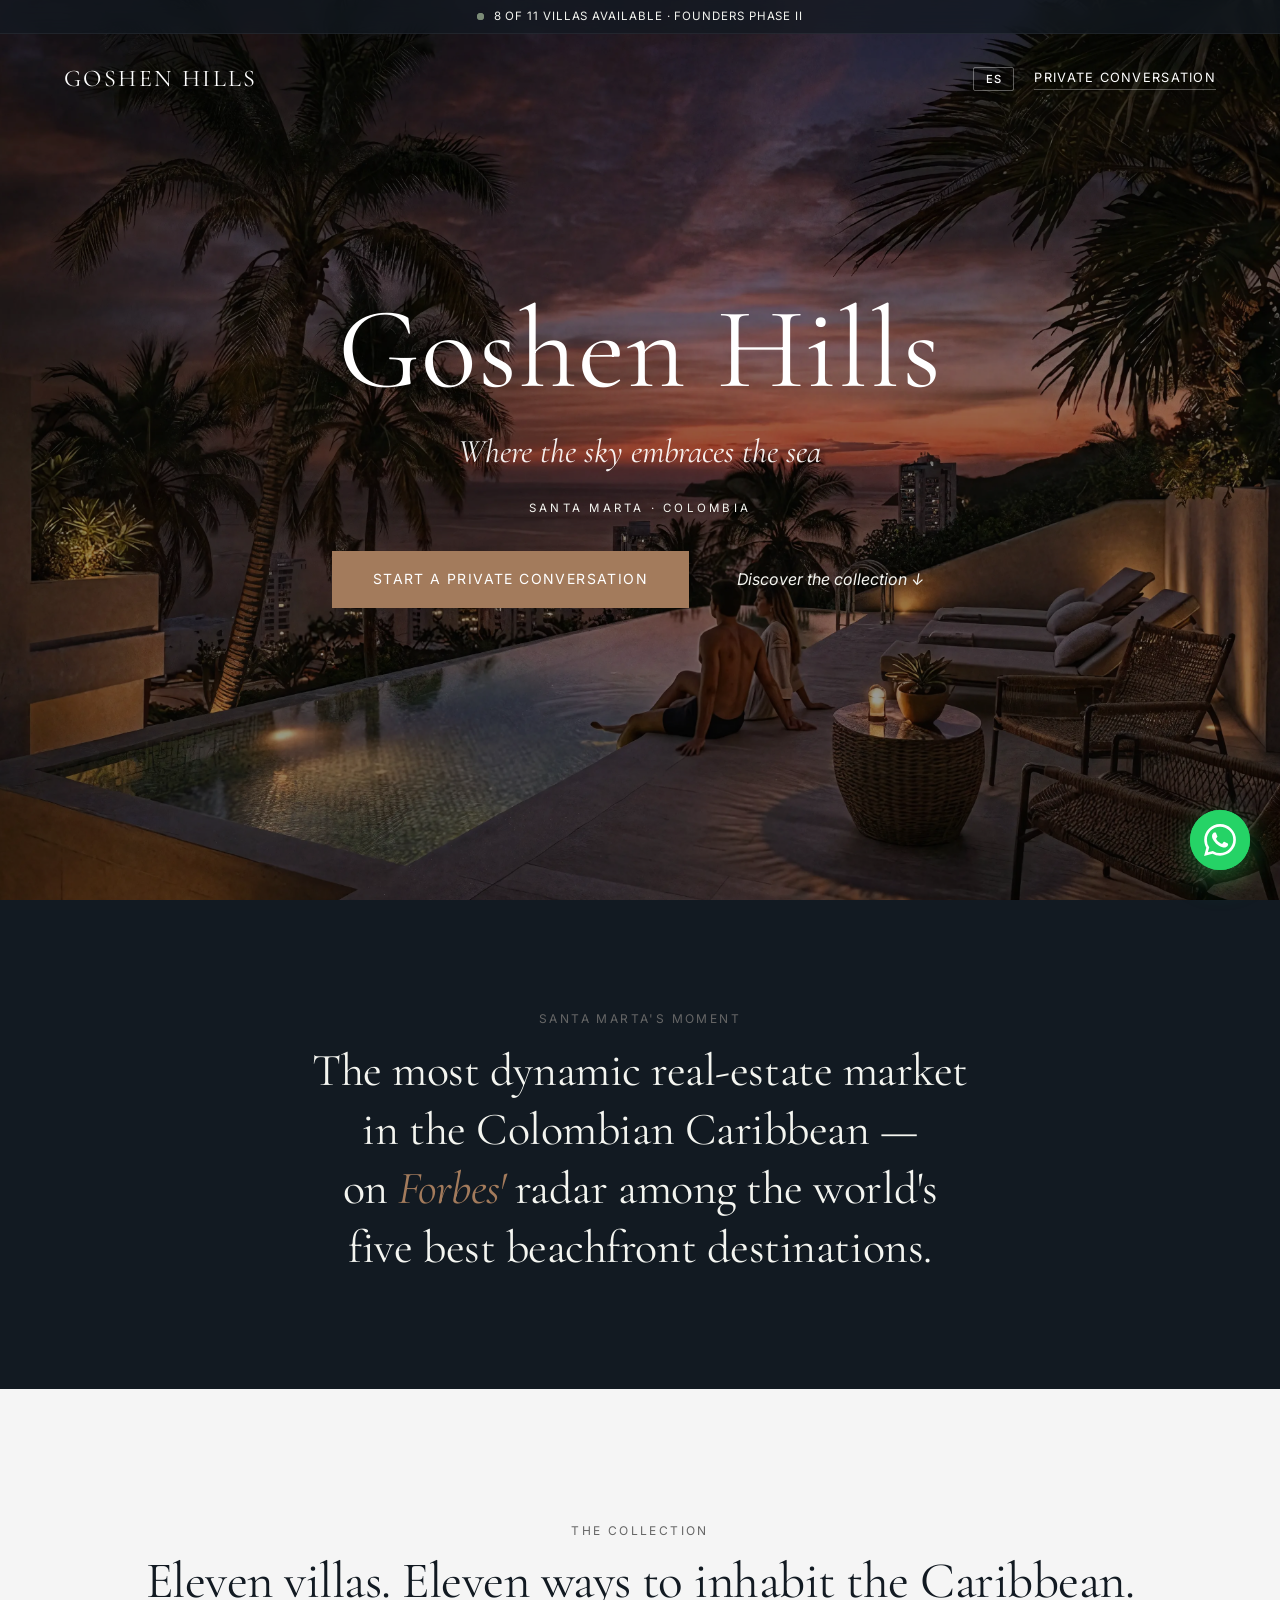
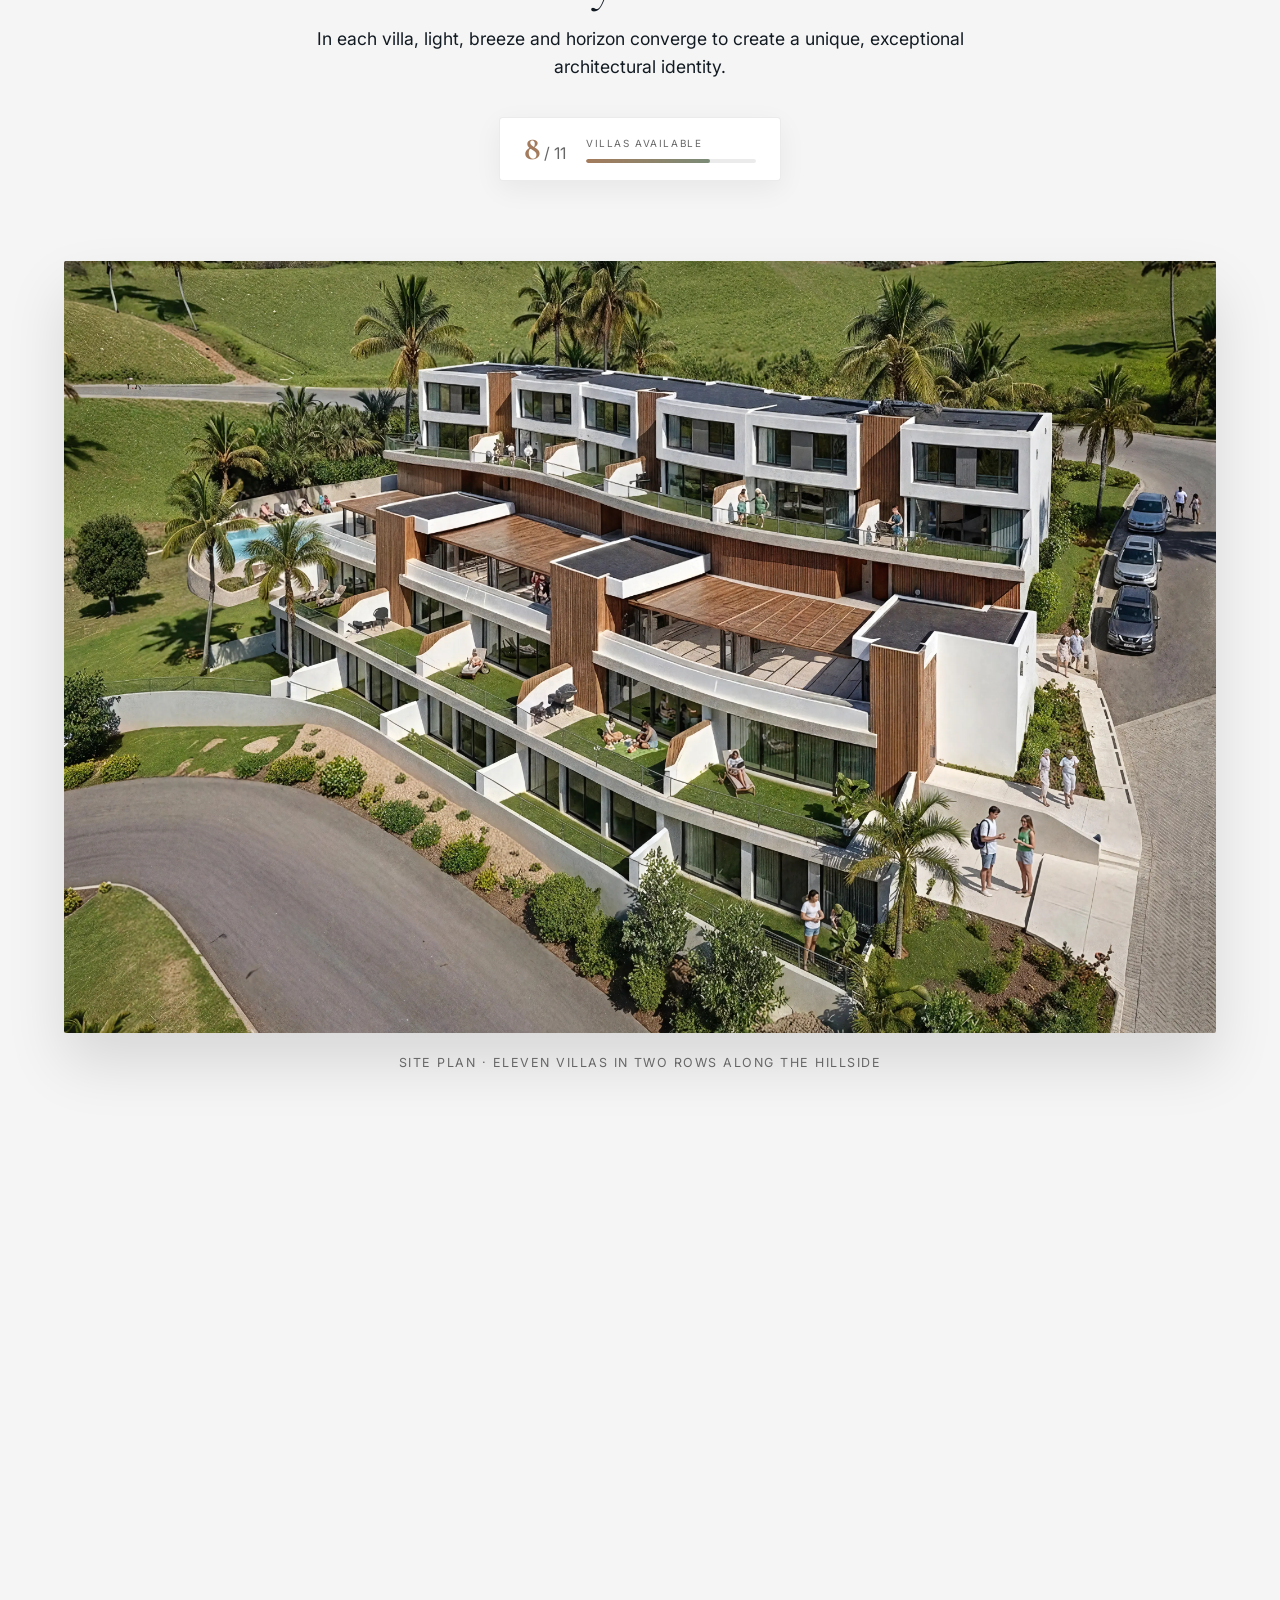
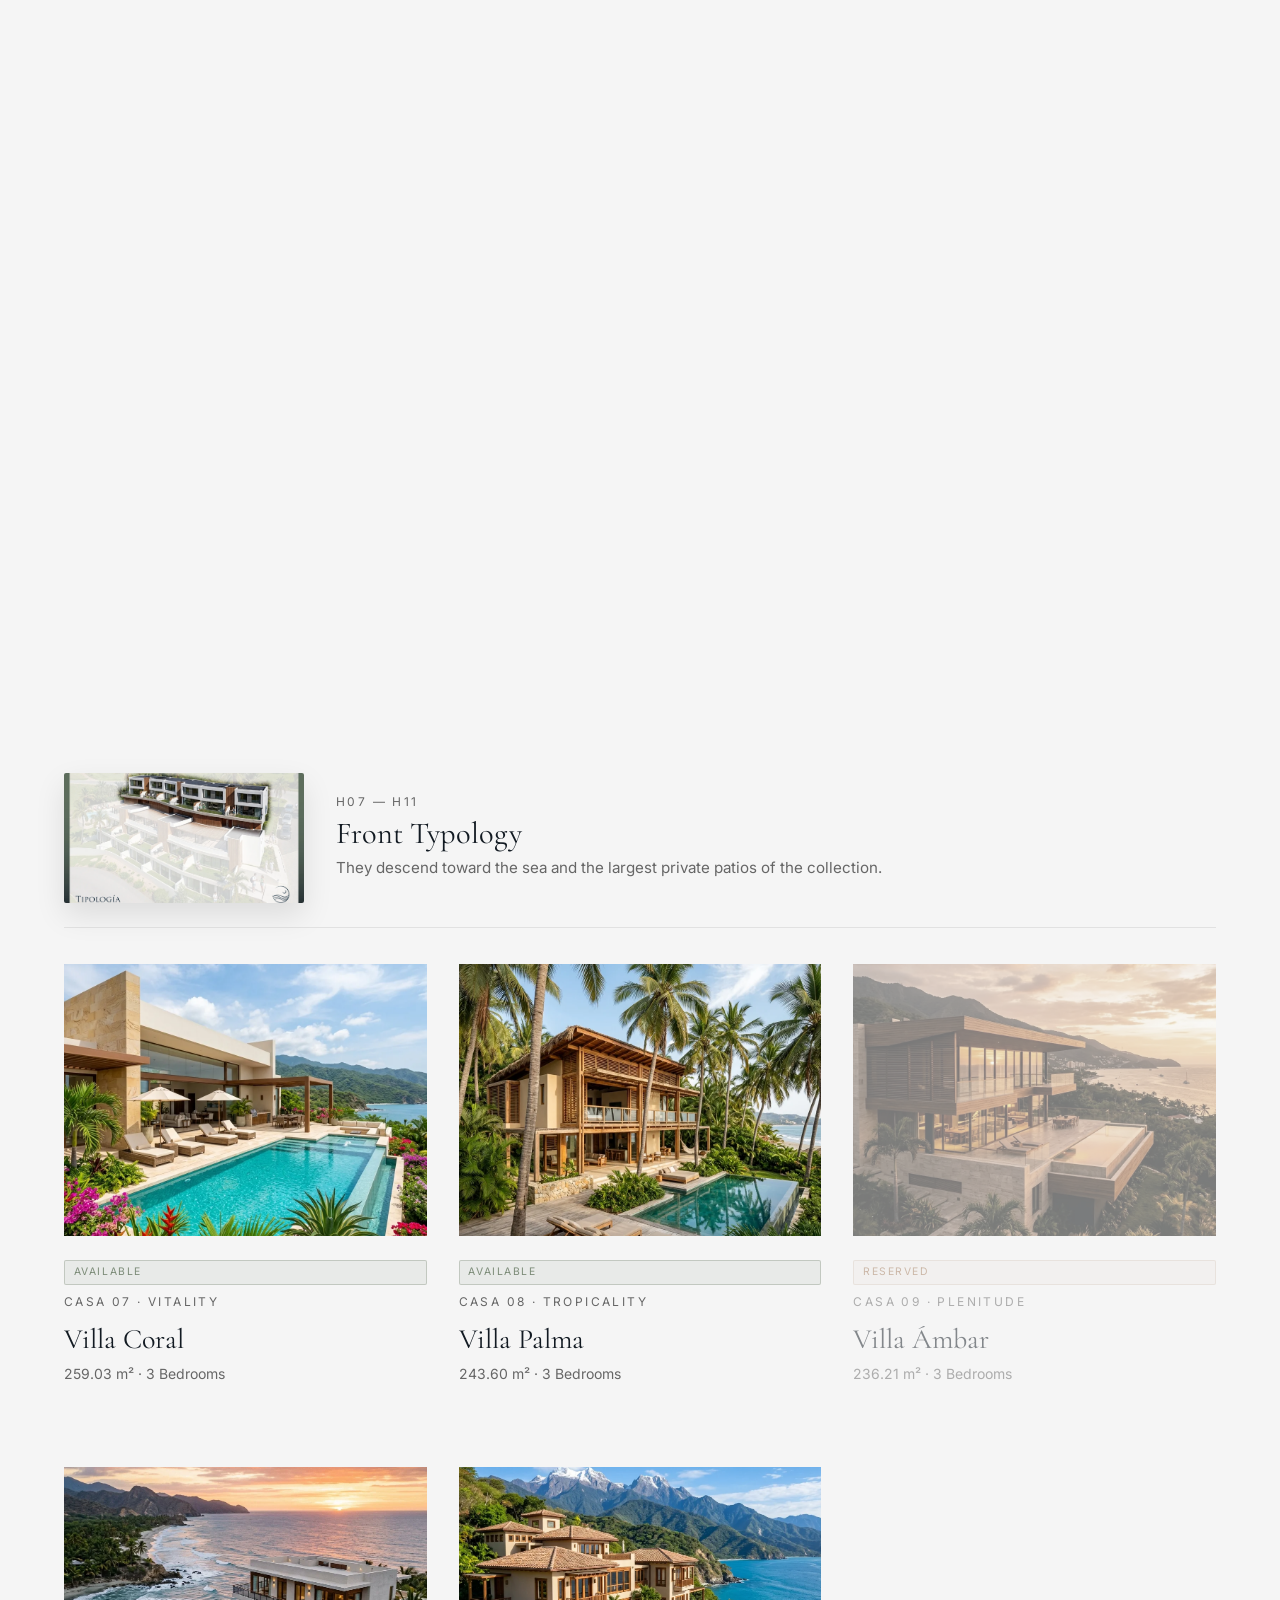
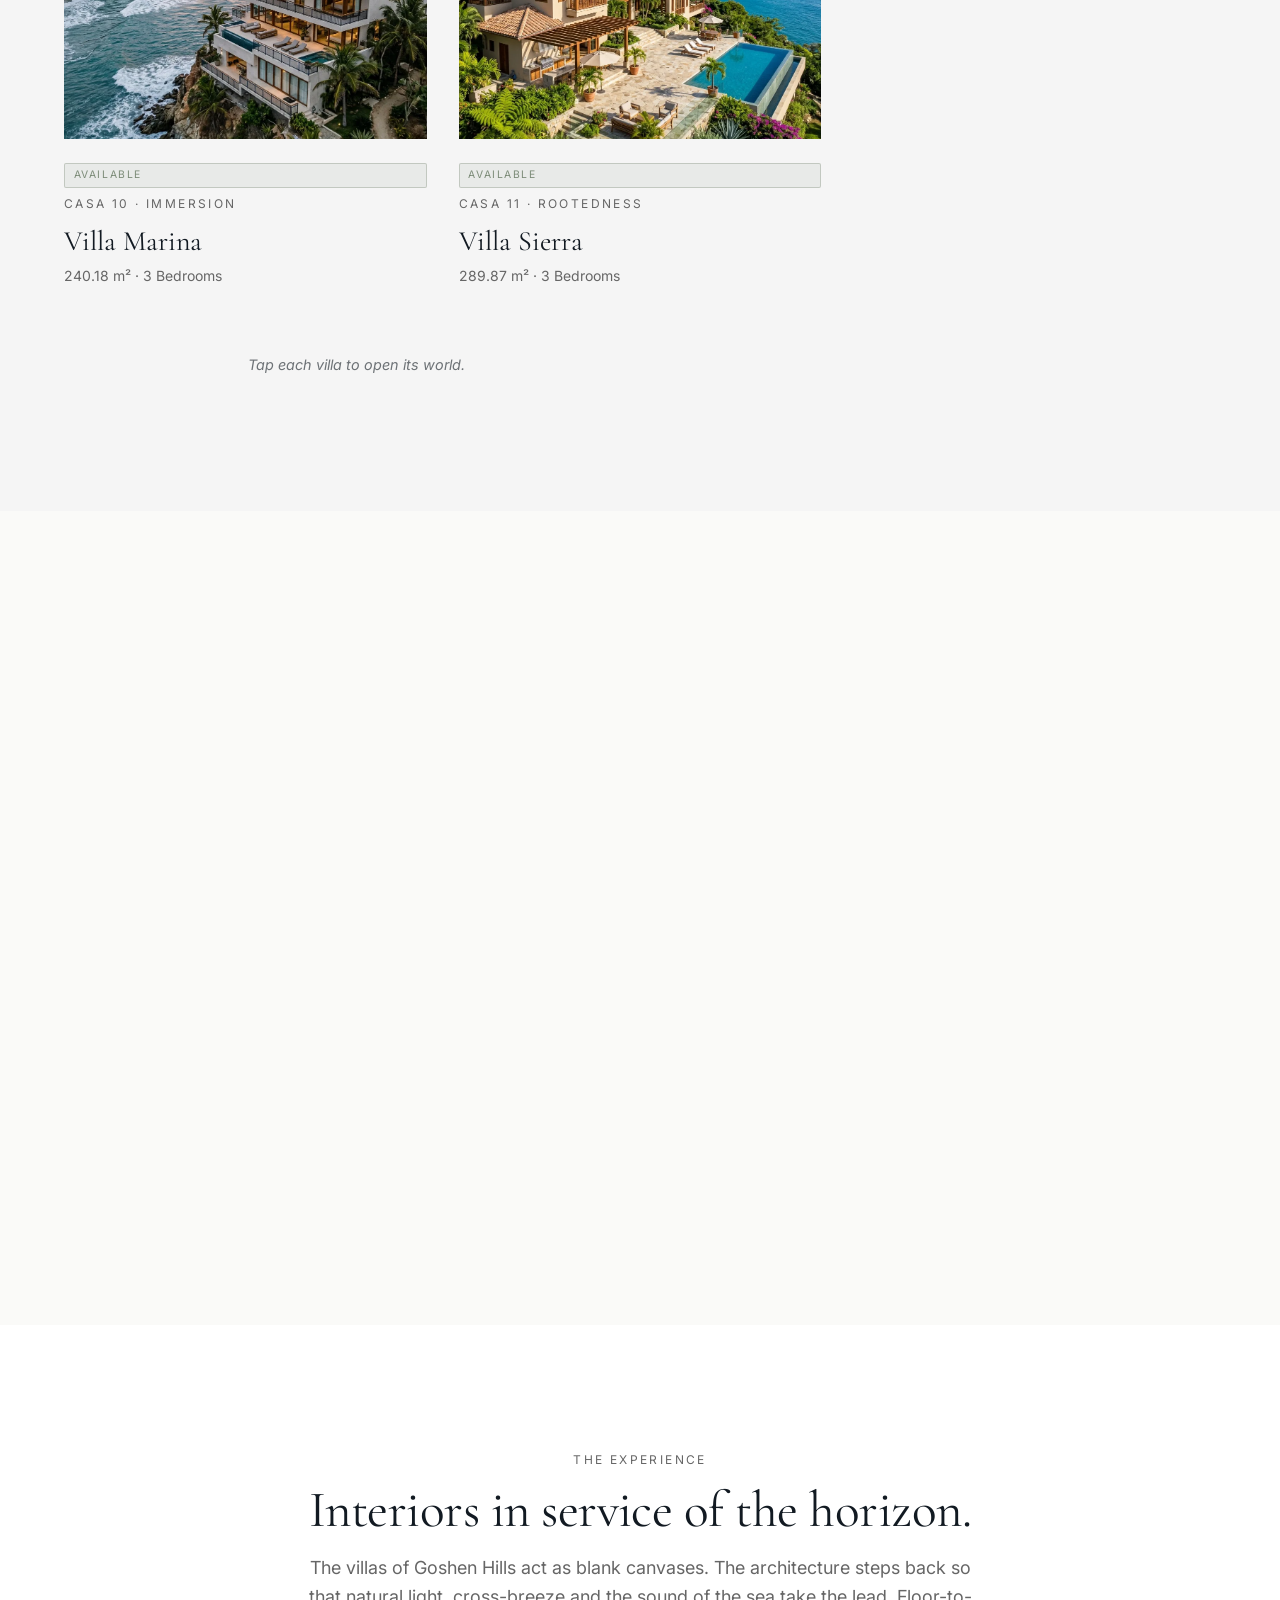
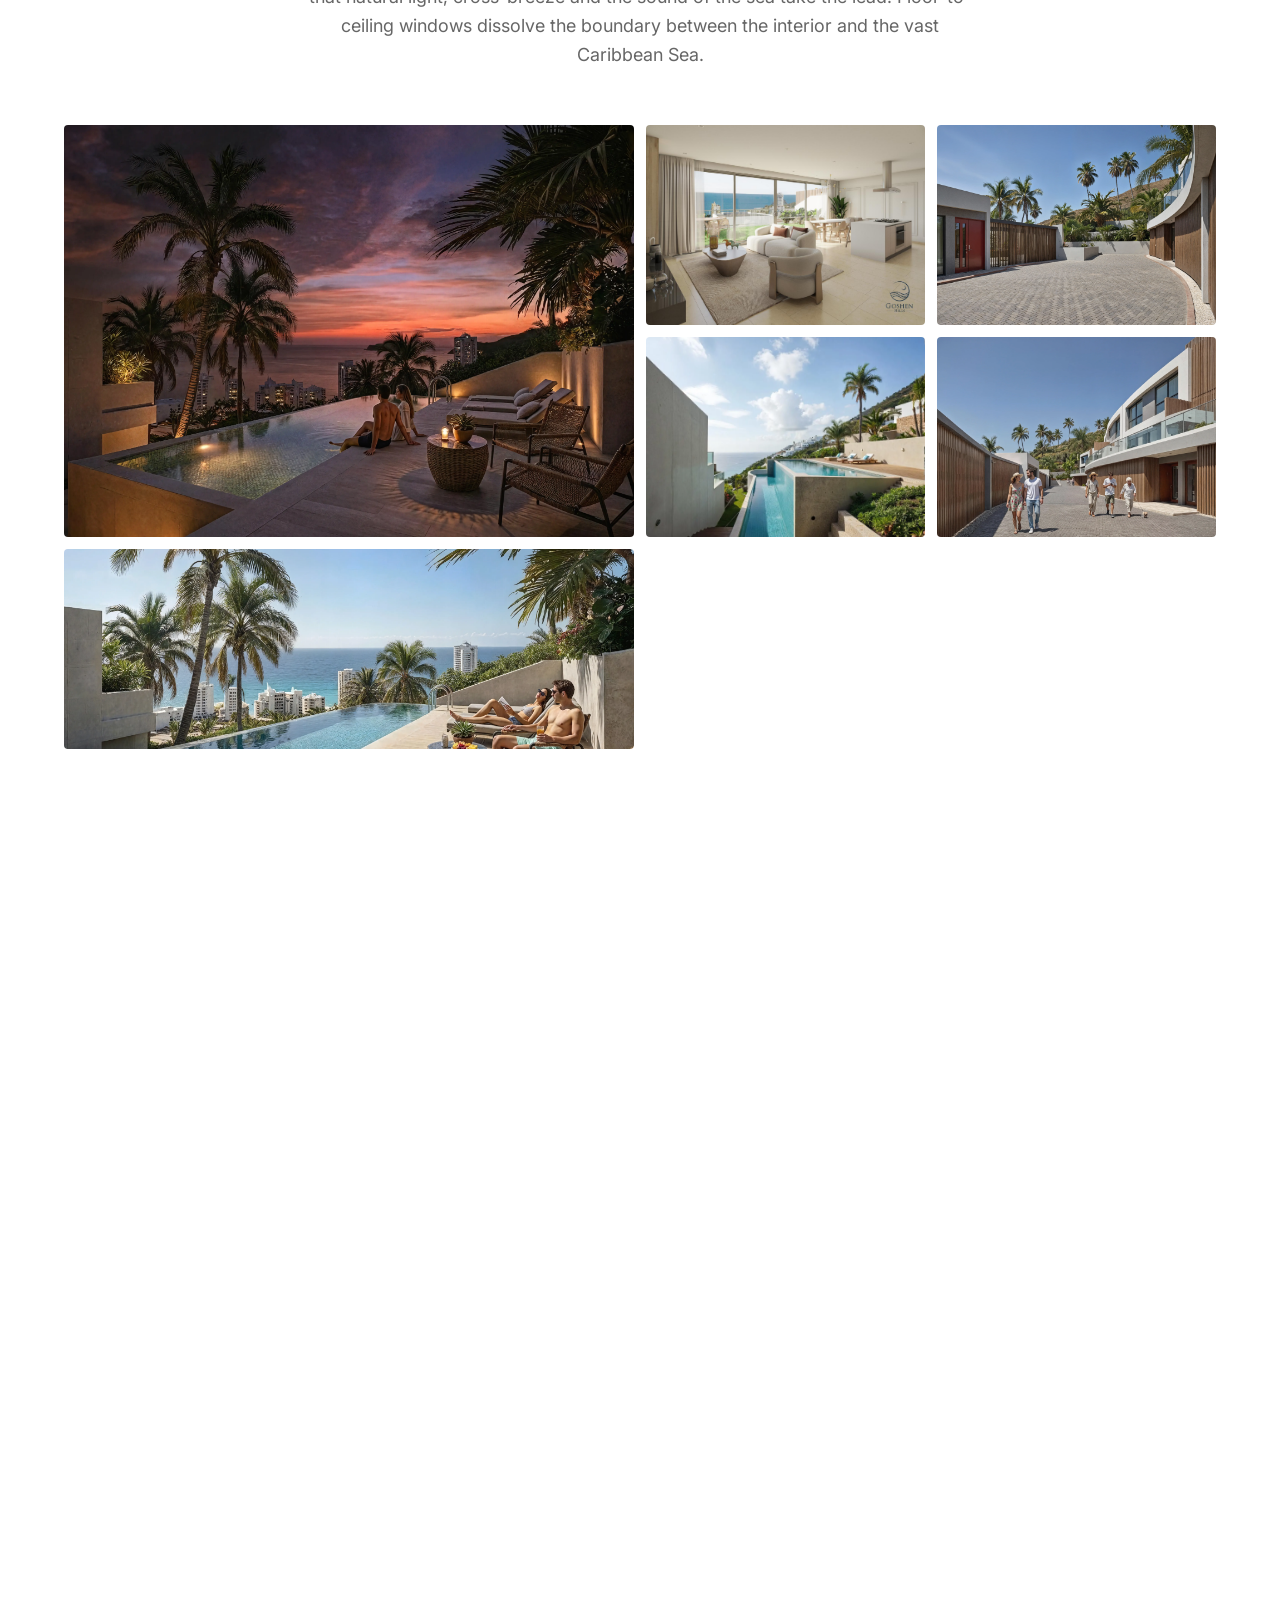
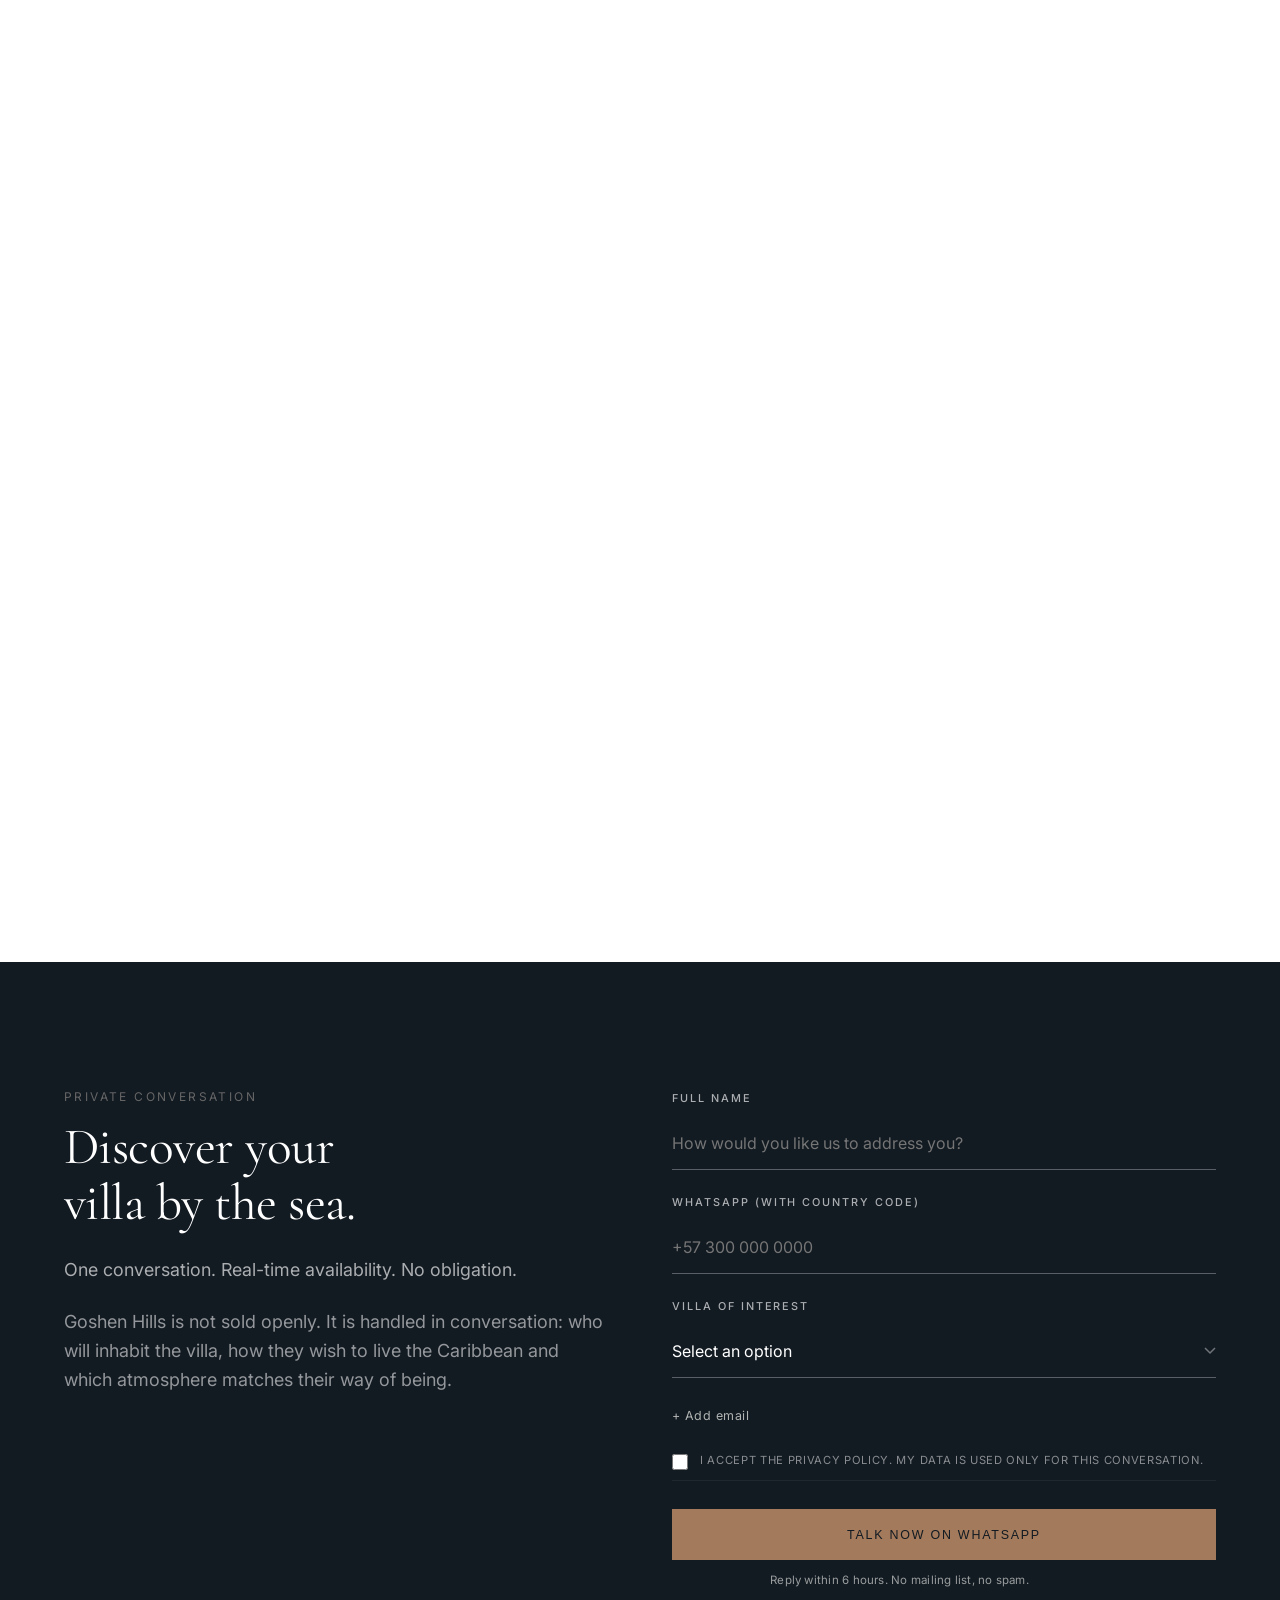
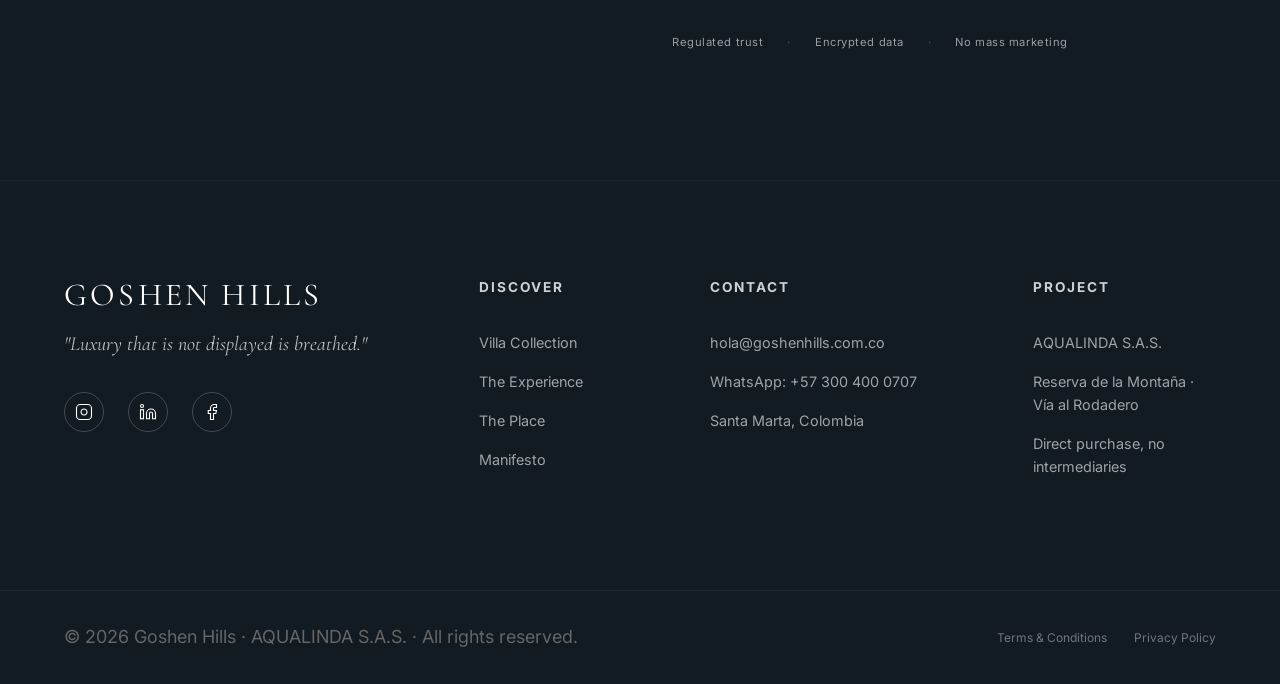
==== index.html @ d10e479f "P0+P1: dropdown 11 villas, sin arquitecto visible, stats en El Lugar, FAQ, escasez, Piezas Singulare" ====
<!DOCTYPE html>
<html lang="es-CO">

<head>
  <meta charset="UTF-8">
  <meta name="viewport" content="width=device-width, initial-scale=1.0">
  <meta name="robots" content="index, follow, max-image-preview:large, max-snippet:-1">
  <link rel="canonical" href="https://goshenhills.com.co/">
  <title>Goshen Hills · Villas de lujo en Vía al Rodadero, Santa Marta</title>
  <meta name="description" content="Once villas privadas en la Reserva de la Montaña, Vía al Rodadero, Santa Marta. Tres alcobas, piscina privada, vista al Caribe. Compra directa sin intermediarios. Conversación privada disponible.">
  
  <!-- Open Graph / Facebook -->
  <meta property="og:type" content="website">
  <meta property="og:url" content="https://goshenhills.com.co/">
  <meta property="og:title" content="Goshen Hills · Donde el cielo abraza el mar">
  <meta property="og:description" content="Once villas privadas en Vía al Rodadero, Santa Marta. Conversación privada disponible.">
  <meta property="og:site_name" content="Goshen Hills">
  <meta property="og:image" content="https://goshenhills.com.co/assets/images/og-image.jpg">
  <meta property="og:image:width" content="1200">
  <meta property="og:image:height" content="630">
  <meta property="og:image:type" content="image/jpeg">
  <meta property="og:image:alt" content="Goshen Hills — once villas de lujo frente al mar Caribe en Vía al Rodadero, Santa Marta.">
  <meta property="og:locale" content="es_CO">

  <!-- Twitter -->
  <meta property="twitter:card" content="summary_large_image">
  <meta property="twitter:title" content="Goshen Hills · Donde el cielo abraza el mar">
  <meta property="twitter:description" content="Once villas privadas en el Caribe colombiano. Vía al Rodadero, Santa Marta.">
  <meta property="twitter:image" content="https://goshenhills.com.co/assets/images/og-image.jpg">
  <meta property="twitter:image:alt" content="Goshen Hills — villas de lujo frente al Caribe, Santa Marta.">

  <!-- Theming + Geo (GEO/local SEO) -->
  <meta name="theme-color" content="#0B1422">
  <meta name="author" content="AQUALINDA S.A.S. · Raúl Caballería">
  <meta name="geo.region" content="CO-MAG">
  <meta name="geo.placename" content="Santa Marta">
  <meta name="geo.position" content="11.2049594;-74.2225819">
  <meta name="ICBM" content="11.2049594, -74.2225819">

  <link rel="icon" href="./assets/images/logo/logo-favicon.svg" type="image/svg+xml">

  <link rel="preconnect" href="https://fonts.googleapis.com">
  <link rel="preconnect" href="https://fonts.gstatic.com" crossorigin>
  <link
    href="https://fonts.googleapis.com/css2?family=Cormorant+Garamond:ital,wght@0,400;0,500;1,400&family=Inter:wght@300;400;500&display=swap"
    rel="stylesheet">

  <link rel="preload" as="image" href="./assets/images/pool-night.webp" fetchpriority="high">
  <link rel="stylesheet" href="./style.css?v=20260603g">

  <!-- Google Analytics 4 — reemplazar G-XXXXXXXXXX con el Measurement ID real -->
  <script async src="https://www.googletagmanager.com/gtag/js?id=G-XXXXXXXXXX"></script>
  <script>
    window.dataLayer = window.dataLayer || [];
    function gtag(){dataLayer.push(arguments);}
    gtag('js', new Date());
    gtag('config', 'G-XXXXXXXXXX', { page_path: window.location.pathname });
  </script>

  <!-- AEO & SEO Schema.org JSON-LD -->
  <script type="application/ld+json">
  {
    "@context": "https://schema.org",
    "@graph": [
      {
        "@type": "LocalBusiness",
        "name": "Goshen Hills — Colección Privada de Villas",
        "description": "Colección privada de once villas de lujo en la Reserva de la Montaña, Vía al Rodadero, Santa Marta.",
        "url": "https://goshenhills.com.co",
        "telephone": "+573004000707",
        "email": "hola@goshenhills.com.co",
        "priceRange": "$$$$$",
        "image": "https://goshenhills.com.co/assets/images/og-image.jpg",
        "address": {
          "@type": "PostalAddress",
          "streetAddress": "Vía al Rodadero, Reserva de la Montaña",
          "addressLocality": "Santa Marta",
          "addressRegion": "Magdalena",
          "addressCountry": "CO"
        },
        "geo": {
          "@type": "GeoCoordinates",
          "latitude": "11.2049594",
          "longitude": "-74.2225819"
        },
        "sameAs": [
          "https://www.instagram.com/goshenhills",
          "https://www.linkedin.com/company/goshenhills"
        ]
      },
      {
        "@type": "Residence",
        "name": "Goshen Hills",
        "description": "Colección privada de once villas de lujo en la Reserva de la Montaña, Santa Marta.",
        "url": "https://goshenhills.com.co",
        "image": "https://goshenhills.com.co/assets/images/og-image.jpg",
        "telephone": "+573004000707",
        "email": "hola@goshenhills.com.co",
        "numberOfRooms": "3",
        "amenityFeature": [
          { "@type": "LocationFeatureSpecification", "name": "Private pool", "value": true },
          { "@type": "LocationFeatureSpecification", "name": "Private terrace/patio", "value": true },
          { "@type": "LocationFeatureSpecification", "name": "Private garden", "value": true },
          { "@type": "LocationFeatureSpecification", "name": "Open kitchen", "value": true },
          { "@type": "LocationFeatureSpecification", "name": "3 en-suite bedrooms", "value": true },
          { "@type": "LocationFeatureSpecification", "name": "Caribbean sea view", "value": true },
          { "@type": "LocationFeatureSpecification", "name": "Natural cross-ventilation", "value": true }
        ],
        "floorSize": {
          "@type": "QuantitativeValue",
          "minValue": 211,
          "maxValue": 290,
          "unitCode": "MTK"
        },
        "address": {
          "@type": "PostalAddress",
          "streetAddress": "Vía al Rodadero, Reserva de la Montaña",
          "addressLocality": "Santa Marta",
          "addressRegion": "Magdalena",
          "addressCountry": "CO"
        },
        "geo": {
          "@type": "GeoCoordinates",
          "latitude": "11.2049594",
          "longitude": "-74.2225819"
        }
      },
      {
        "@type": "FAQPage",
        "mainEntity": [
          { "@type": "Question", "name": "¿Por qué Santa Marta es el nuevo destino de lujo del Caribe colombiano?", "acceptedAnswer": { "@type": "Answer", "text": "Santa Marta es la ciudad más antigua de Colombia y hoy el destino de mayor crecimiento del Caribe: Forbes reportó un alza del 22,7% en visitantes internacionales. Combina mar Caribe, la Sierra Nevada y el Parque Tayrona en un mismo entorno, lo que la convierte en el destino de mayor proyección del Caribe colombiano." } },
          { "@type": "Question", "name": "¿Conviene adquirir una propiedad en Santa Marta hoy?", "acceptedAnswer": { "@type": "Answer", "text": "Quienes reconocen una ciudad antes de su consolidación toman una posición privilegiada. Santa Marta vive un momento de descubrimiento global, con creciente demanda nacional e internacional y una oferta de villas privadas todavía limitada." } },
          { "@type": "Question", "name": "¿Dónde comprar una villa de lujo en Santa Marta?", "acceptedAnswer": { "@type": "Answer", "text": "Vía al Rodadero, en la Reserva de la Montaña, es una de las zonas más valoradas: ladera elevada con vista al Caribe, a diez minutos del Rodadero y veinte del aeropuerto. Goshen Hills es una colección privada de once villas en este sector." } },
          { "@type": "Question", "name": "¿Qué hace especial a la zona de Vía al Rodadero?", "acceptedAnswer": { "@type": "Answer", "text": "Es una ladera sobre el mar en el flanco de la Sierra Nevada: brisa de montaña y horizonte caribeño a la vez, fuera del ruido urbano pero a minutos de los servicios del Rodadero y del Aeropuerto Internacional Simón Bolívar." } },
          { "@type": "Question", "name": "¿Qué tan cerca está Goshen Hills del aeropuerto y del Parque Tayrona?", "acceptedAnswer": { "@type": "Answer", "text": "A 10 minutos del Rodadero, 20 del Aeropuerto Internacional Simón Bolívar y 40 del Parque Nacional Natural Tayrona." } },
          { "@type": "Question", "name": "¿Cómo son las villas de Goshen Hills?", "acceptedAnswer": { "@type": "Answer", "text": "Once villas privadas de tres alcobas en suite, entre 211 y 290 m², con piscina, terraza o patio privado, cocina abierta y vista al mar Caribe. Seis villas posteriores ascienden por la ladera y cinco frontales descienden hacia los patios más amplios de la colección." } },
          { "@type": "Question", "name": "¿Cómo solicitar información o conocer la disponibilidad de Goshen Hills?", "acceptedAnswer": { "@type": "Answer", "text": "La información se gestiona en una conversación privada por WhatsApp (+57 300 400 0707) o por correo a hola@goshenhills.com.co. Se entrega la disponibilidad real del momento y la villa que mejor corresponde a cada perfil familiar." } }
        ]
      }
    ]
  }
  </script>
</head>

<body class="smooth-scroll">

  <!-- Indicador de progreso de lectura -->
  <div id="scroll-progress" aria-hidden="true"></div>

  <!-- Barra de escasez legítima (Fase Founders) -->
  <div class="scarcity-bar" id="scarcity-bar" role="status" aria-live="polite">
    <span class="scarcity-dot" aria-hidden="true"></span>
    <span class="scarcity-text" id="scarcity-text">8 de 11 villas disponibles · Fase Founders II</span>
  </div>

  <!-- 1. NAVBAR MINIMALISTA -->
  <header class="navbar">
    <div class="container nav-container">
      <a href="#" class="logo" aria-label="Goshen Hills">GOSHEN HILLS</a>
      <div class="nav-actions">
        <button id="lang-toggle" class="lang-toggle" type="button" aria-label="Switch to English">EN</button>
        <a href="#contacto" class="btn-nav" data-i18n="nav_cta">Conversación Privada</a>
      </div>
    </div>
  </header>

  <main>
    <!-- 2. HERO SECTION -->
    <section class="hero" id="hero">
      <div class="hero-bg" style="background-image: url('./assets/images/pool-night.webp');"></div>
      <div class="hero-content">
        <h1 class="hero-brand reveal" data-i18n="hero_brand">Goshen Hills</h1>
        <p class="hero-tagline-it reveal delay-1" data-i18n="hero_title">Donde el cielo abraza el mar</p>
        <span class="eyebrow reveal delay-2 hero-loc" data-i18n="hero_location">SANTA MARTA · COLOMBIA</span>
        <div class="hero-actions reveal delay-3">
          <a href="https://wa.me/573004000707?text=Hola%2C%20me%20interesa%20conocer%20Goshen%20Hills." target="_blank" rel="noopener noreferrer" class="btn-primary cta-whatsapp" data-cta="hero" data-i18n="hero_cta1">Iniciar conversación privada</a>
          <a href="#coleccion" class="btn-secondary font-italic" data-i18n="hero_cta2">Conocer la colección ↓</a>
        </div>
      </div>
    </section>

    <!-- 3. CREDIBILIDAD / MOMENTUM DEL MERCADO -->
    <section class="credibility bg-dark text-white" id="mercado">
      <div class="container text-center credibility-inner reveal">
        <span class="eyebrow text-cedar" data-i18n="cred_eyebrow">EL MOMENTO DE SANTA MARTA</span>
        <h2 class="credibility-headline" data-i18n-html="cred_headline">El mercado inmobiliario más dinámico del Caribe colombiano — en el radar de <em class="text-cedar font-italic">Forbes</em> entre los cinco mejores destinos del mundo frente al mar.</h2>
      </div>
    </section>

    <!-- 6. COLECCIÓN DE VILLAS -->
    <section class="coleccion bg-light" id="coleccion">
      <div class="container">
        <div class="coleccion-header reveal text-center">
          <span class="eyebrow text-cedar" data-i18n="col_eyebrow">LA COLECCIÓN</span>
          <h2 class="coleccion-title" data-i18n="col_title">Once villas. Once formas de habitar el Caribe.</h2>
          <p class="mt-2 text-midnight" style="font-size: 1.1rem;" data-i18n="col_sub">En cada villa, la luz, la brisa y el horizonte convergen para crear una identidad arquitectónica única y excepcional.</p>
          <div class="availability-bar reveal" id="availability-bar" aria-live="polite"><!-- poblado por app.js --></div>
        </div>

        <!-- Plano de implantación -->
        <figure class="masterplan reveal">
          <img src="./assets/images/axonometry.webp" width="4096" height="2744" alt="Plano de implantación de las 11 villas de Goshen Hills sobre la ladera, Reserva de la Montaña, Santa Marta" loading="lazy">
          <figcaption class="masterplan-cap" data-i18n="col_masterplan_cap">Plano de implantación · once villas en dos hileras sobre la ladera</figcaption>
        </figure>

        <!-- Grupo: Tipología Posterior (Casas 01–06) -->
        <div class="villa-group reveal">
          <div class="villa-group-head">
            <img class="villa-group-img" src="./assets/images/typology-rear.webp" alt="Tipología posterior — Casas 01 a 06, Goshen Hills" loading="lazy">
            <div class="villa-group-text">
              <span class="eyebrow text-cedar">H01 — H06</span>
              <h3 data-i18n="group_posterior_title">Tipología Posterior</h3>
              <p data-i18n="group_posterior_sub">Ascienden por la ladera hacia la luz y el cielo. Terrazas orientadas al horizonte.</p>
            </div>
          </div>
          <div class="villas-grid" id="grid-posterior"><!-- app.js --></div>
        </div>

        <!-- Grupo: Tipología Frontal (Casas 07–11) -->
        <div class="villa-group reveal">
          <div class="villa-group-head">
            <img class="villa-group-img" src="./assets/images/typology-front.webp" alt="Tipología frontal — Casas 07 a 11, Goshen Hills" loading="lazy">
            <div class="villa-group-text">
              <span class="eyebrow text-cedar">H07 — H11</span>
              <h3 data-i18n="group_frontal_title">Tipología Frontal</h3>
              <p data-i18n="group_frontal_sub">Descienden hacia el mar y los patios privados más amplios de la colección.</p>
            </div>
          </div>
          <div class="villas-grid" id="grid-frontal"><!-- app.js --></div>
        </div>

        <p class="text-center text-midnight-60 font-italic mt-4" style="font-size:0.9rem;" data-i18n="col_hint">Toque cada villa para abrir su mundo.</p>
      </div>
    </section>

    <!-- PIEZAS SINGULARES -->
    <section class="piezas" id="piezas">
      <div class="container">
        <div class="piezas-header text-center reveal">
          <span class="eyebrow text-cedar" data-i18n="pieza_eyebrow">PIEZAS SINGULARES</span>
          <h2 data-i18n="pieza_title">Tres villas con huella sensorial irrepetible.</h2>
        </div>
        <div class="piezas-grid reveal">
          <article class="pieza-card" data-villa="luna" role="button" tabindex="0" aria-label="Conocer Villa Luna">
            <div class="pieza-img-wrap"><img src="./assets/images/pool-night.webp" alt="Villa Luna — Contemplación, la villa que dio origen al logo de Goshen Hills, Santa Marta" loading="lazy"></div>
            <h3 class="pieza-name">Villa Luna</h3>
            <p class="pieza-desc" data-i18n="pieza_luna">Contemplación. La villa que dio origen al logo de Goshen Hills.</p>
            <span class="pieza-cta" data-i18n="pieza_cta_luna">Conocer Villa Luna →</span>
          </article>
          <article class="pieza-card" data-villa="aurora" role="button" tabindex="0" aria-label="Conocer Villa Aurora">
            <div class="pieza-img-wrap"><img src="./assets/images/salaInteriorVista.jpg" alt="Villa Aurora — Renacimiento, donde el amanecer caribeño se vive desde el sofá, Goshen Hills" loading="lazy"></div>
            <h3 class="pieza-name">Villa Aurora</h3>
            <p class="pieza-desc" data-i18n="pieza_aurora">Renacimiento. La única villa donde el amanecer se vive desde el sofá.</p>
            <span class="pieza-cta" data-i18n="pieza_cta_aurora">Conocer Villa Aurora →</span>
          </article>
          <article class="pieza-card" data-villa="ambar" role="button" tabindex="0" aria-label="Conocer Villa Ámbar">
            <div class="pieza-img-wrap"><img src="./assets/images/pool-day.webp" alt="Villa Ámbar — Plenitud, la mejor Golden Hour vespertina de la colección, Goshen Hills" loading="lazy"></div>
            <h3 class="pieza-name">Villa Ámbar</h3>
            <p class="pieza-desc" data-i18n="pieza_ambar">Plenitud. La mejor Golden Hour vespertina de la colección.</p>
            <span class="pieza-cta" data-i18n="pieza_cta_ambar">Conocer Villa Ámbar →</span>
          </article>
        </div>
      </div>
    </section>

    <!-- 5. LA EXPERIENCIA (interiorismo + lifestyle, unificado) -->
    <section class="experiencia bg-light" id="experiencia">
      <div class="container">
        <div class="experiencia-header text-center reveal">
          <span class="eyebrow text-cedar" data-i18n="exp_eyebrow">LA EXPERIENCIA</span>
          <h2 data-i18n="exp_title">Interiorismo al servicio del horizonte.</h2>
          <p style="margin: 1rem auto 0;" data-i18n="exp_p1">Las villas de Goshen Hills operan como lienzos en blanco. La arquitectura desaparece para que la luz natural, la brisa cruzada y el sonido del mar asuman el protagonismo — ventanales de piso a techo que diluyen la frontera entre el interior y el vasto mar Caribe.</p>
        </div>

        <div class="lifestyle-grid reveal" id="experience-gallery">
          <button type="button" class="ls-item ls-item--lg" data-lb="0" data-cap="La piscina de borde infinito al caer la tarde." data-cap-en="The infinity-edge pool as evening falls." aria-label="Ampliar: piscina de borde infinito al atardecer">
            <img src="./assets/images/pool-night.webp" alt="Piscina de borde infinito al atardecer en una villa de Goshen Hills, Santa Marta, Caribe" loading="eager"><span class="ls-zoom" aria-hidden="true">⤢</span>
          </button>
          <button type="button" class="ls-item" data-lb="1" data-cap="Espacios interiores que se diluyen en el horizonte del Caribe." data-cap-en="Interior spaces that dissolve into the Caribbean horizon." aria-label="Ampliar: sala interior con vista al Caribe">
            <img src="./assets/images/salaInteriorVista.jpg" alt="Sala con ventanales de piso a techo y vista al mar Caribe en una villa de Goshen Hills, Santa Marta" loading="lazy"><span class="ls-zoom" aria-hidden="true">⤢</span>
          </button>
          <button type="button" class="ls-item" data-lb="2" data-cap="Arquitectura que desaparece para que el paisaje hable." data-cap-en="Architecture that recedes so the landscape can speak." aria-label="Ampliar: acceso en madera y piedra de Goshen Hills">
            <img src="./assets/images/access-01.webp" alt="Acceso contemporáneo en madera de teca y piedra natural de una villa de Goshen Hills, Vía al Rodadero, Santa Marta" loading="lazy"><span class="ls-zoom" aria-hidden="true">⤢</span>
          </button>
          <button type="button" class="ls-item" data-lb="3" data-cap="El mar Caribe, enmarcado desde cada terraza." data-cap-en="The Caribbean Sea, framed from every terrace." aria-label="Ampliar: piscina privada con vista al mar">
            <img src="./assets/images/piscina.webp" alt="Piscina privada con vista panorámica al mar Caribe en Goshen Hills, Santa Marta" loading="lazy"><span class="ls-zoom" aria-hidden="true">⤢</span>
          </button>
          <button type="button" class="ls-item ls-item--wide" data-lb="4" data-cap="La luz del trópico como material de construcción." data-cap-en="Tropical light as a building material." aria-label="Ampliar: piscina de día con horizonte del Caribe">
            <img src="./assets/images/pool-day.webp" alt="Piscina de día con horizonte del mar Caribe en una villa de Goshen Hills, Santa Marta" loading="lazy"><span class="ls-zoom" aria-hidden="true">⤢</span>
          </button>
          <button type="button" class="ls-item" data-lb="5" data-cap="Senderos de piedra y madera entre el jardín tropical." data-cap-en="Stone and wood paths through the tropical garden." aria-label="Ampliar: entorno y jardín de Goshen Hills">
            <img src="./assets/images/access-02.webp" alt="Entorno natural y jardín tropical de Goshen Hills en la Reserva de la Montaña, Santa Marta" loading="lazy"><span class="ls-zoom" aria-hidden="true">⤢</span>
          </button>
        </div>

        <ul class="amenities-icons reveal">
          <li>
            <svg class="amenity-ico" viewBox="0 0 24 24" fill="none" stroke="currentColor" stroke-linecap="round" stroke-linejoin="round" aria-hidden="true"><path d="M2 6c.6.5 1.2 1 2.5 1 2.5 0 2.5-2 5-2 2.6 0 2.4 2 5 2 2.5 0 2.5-2 5-2 1.3 0 1.9.5 2.5 1"/><path d="M2 12c.6.5 1.2 1 2.5 1 2.5 0 2.5-2 5-2 2.6 0 2.4 2 5 2 2.5 0 2.5-2 5-2 1.3 0 1.9.5 2.5 1"/><path d="M2 18c.6.5 1.2 1 2.5 1 2.5 0 2.5-2 5-2 2.6 0 2.4 2 5 2 2.5 0 2.5-2 5-2 1.3 0 1.9.5 2.5 1"/></svg>
            <span class="amenity-label" data-i18n="amen_pool">Piscina privada</span>
          </li>
          <li>
            <svg class="amenity-ico" viewBox="0 0 24 24" fill="none" stroke="currentColor" stroke-linecap="round" stroke-linejoin="round" aria-hidden="true"><path d="M5 11a2 2 0 0 0-2 2v2a2 2 0 0 0 2 2h14a2 2 0 0 0 2-2v-2a2 2 0 0 0-2-2"/><path d="M5 11V7a2 2 0 0 1 2-2h10a2 2 0 0 1 2 2v4"/><path d="M5 17v3M19 17v3"/></svg>
            <span class="amenity-label" data-i18n="amen_terrace">Terraza / Patio</span>
          </li>
          <li>
            <svg class="amenity-ico" viewBox="0 0 24 24" fill="none" stroke="currentColor" stroke-linecap="round" stroke-linejoin="round" aria-hidden="true"><path d="M8 19h8a4 4 0 0 0 .8-7.9 5 5 0 1 0-9.6 0A4 4 0 0 0 8 19Z"/><path d="M12 19v3"/></svg>
            <span class="amenity-label" data-i18n="amen_garden">Jardín privado</span>
          </li>
          <li>
            <svg class="amenity-ico" viewBox="0 0 24 24" fill="none" stroke="currentColor" stroke-linecap="round" stroke-linejoin="round" aria-hidden="true"><path d="M3 2v7c0 1.1.9 2 2 2a2 2 0 0 0 2-2V2"/><path d="M5 2v20"/><path d="M21 15V2a5 5 0 0 0-5 5v6c0 1.1.9 2 2 2h3Zm0 0v7"/></svg>
            <span class="amenity-label" data-i18n="amen_kitchen">Cocina abierta</span>
          </li>
          <li>
            <svg class="amenity-ico" viewBox="0 0 24 24" fill="none" stroke="currentColor" stroke-linecap="round" stroke-linejoin="round" aria-hidden="true"><path d="M2 4v16"/><path d="M2 8h18a2 2 0 0 1 2 2v10"/><path d="M2 17h20"/><path d="M6 8v9"/></svg>
            <span class="amenity-label" data-i18n="amen_suites">3 Alcobas en suite</span>
          </li>
          <li>
            <svg class="amenity-ico" viewBox="0 0 24 24" fill="none" stroke="currentColor" stroke-linecap="round" stroke-linejoin="round" aria-hidden="true"><path d="M12 2v6"/><path d="m4.93 9.93 1.41 1.41"/><path d="m17.66 11.34 1.41-1.41"/><path d="M22 18H2"/><path d="m8 6 4-4 4 4"/><path d="M16 18a4 4 0 0 0-8 0"/><path d="M22 22H2"/></svg>
            <span class="amenity-label" data-i18n="amen_view">Vista al mar Caribe</span>
          </li>
          <li>
            <svg class="amenity-ico" viewBox="0 0 24 24" fill="none" stroke="currentColor" stroke-linecap="round" stroke-linejoin="round" aria-hidden="true"><path d="M12.8 19.6A2 2 0 1 0 14 16H2"/><path d="M17.5 8a2.5 2.5 0 1 1 2 4H2"/><path d="M9.8 4.4A2 2 0 1 1 11 8H2"/></svg>
            <span class="amenity-label" data-i18n="amen_breeze">Ventilación natural</span>
          </li>
          <li>
            <svg class="amenity-ico" viewBox="0 0 24 24" fill="none" stroke="currentColor" stroke-linecap="round" stroke-linejoin="round" aria-hidden="true"><circle cx="12" cy="12" r="10"/><polygon points="16.24 7.76 14.12 14.12 7.76 16.24 9.88 9.88 16.24 7.76"/></svg>
            <span class="amenity-label" data-i18n="amen_arch">Arquitectura de autor</span>
          </li>
        </ul>

        <div class="experiencia-cta text-center reveal">
          <a href="https://wa.me/573004000707?text=Hola%2C%20me%20gustar%C3%ADa%20vivir%20la%20experiencia%20Goshen%20Hills." target="_blank" rel="noopener noreferrer" class="btn-primary cta-whatsapp" data-cta="experiencia" data-i18n="life_cta">Vivir Goshen Hills →</a>
        </div>
      </div>
    </section>

    <!-- 4. EL LUGAR (sencillo, estilo "Explore the Area") -->
    <section class="lugar-simple" id="lugar">
      <div class="container">
        <div class="lugar-head reveal">
          <div class="lugar-head-text">
            <span class="eyebrow text-cedar" data-i18n="lugar_eyebrow">EL LUGAR</span>
            <h2 data-i18n="lugar_title">Explora la zona.</h2>
            <p class="lugar-address" data-i18n="lugar_address">Vía al Rodadero · Reserva de la Montaña, Santa Marta, Magdalena</p>
            <a href="https://maps.app.goo.gl/ZWggJ2tzKug86B6a6" target="_blank" rel="noopener noreferrer" class="lugar-maps-link" data-i18n="lugar_maps_link">Ver en Google Maps ↗</a>
          </div>
          <a href="https://wa.me/573004000707?text=Hola%2C%20me%20gustar%C3%ADa%20solicitar%20la%20ubicaci%C3%B3n%20exacta%20de%20Goshen%20Hills." target="_blank" rel="noopener noreferrer" class="lugar-request cta-whatsapp" data-cta="lugar" data-i18n="lugar_request">Solicitar ubicación exacta</a>
        </div>
        <div class="lugar-map reveal">
          <iframe
            src="https://maps.google.com/maps?q=11.2049594,-74.2225819&z=14&output=embed"
            width="100%" height="420" frameborder="0" style="border:0; display:block;"
            allowfullscreen="" loading="lazy" referrerpolicy="no-referrer-when-downgrade"
            title="Goshen Hills — Vía al Rodadero, Santa Marta, Colombia">
          </iframe>
        </div>
        <div class="lugar-stats reveal">
          <div class="lugar-stat">
            <span class="lugar-stat-num" data-count-to="62900" data-count-sep="." data-count-suffix=" m²">62.900 m²</span>
            <span class="lugar-stat-lbl" data-i18n="stat_reserva">Reserva de la Montaña</span>
          </div>
          <div class="lugar-stat">
            <span class="lugar-stat-num" data-count-to="45" data-count-prefix="+" data-count-suffix=" m">+45 m</span>
            <span class="lugar-stat-lbl" data-i18n="stat_sea">sobre el nivel del mar</span>
          </div>
          <div class="lugar-stat">
            <span class="lugar-stat-num">10 / 20 / 40</span>
            <span class="lugar-stat-lbl" data-i18n="stat_min">min al Rodadero, al Aeropuerto Internacional Simón Bolívar y al Parque Nacional Natural Tayrona</span>
          </div>
        </div>
      </div>
    </section>

    <!-- 3. MANIFIESTO (editorial, dos columnas) -->
    <section class="vision" id="vision">
      <div class="container vision-editorial">
        <div class="vision-left reveal">
          <span class="eyebrow text-cedar" data-i18n="vision_eyebrow">MANIFIESTO</span>
          <h2 class="vision-headline" data-i18n-html="vision_title">Goshen Hills no fue concebido para competir con el mercado.<br><span class="text-cedar font-italic">Fue concebido para distinguirse de él.</span></h2>
        </div>
        <div class="vision-right reveal delay-1">
          <p data-i18n="vision_p1">El Caribe colombiano se ha llenado de torres que crecen en altura, condominios que crecen en número, ofertas que crecen en urgencia. Goshen Hills nace de una decisión opuesta: once villas privadas dispuestas con respeto al terreno, no contra él.</p>
          <p data-i18n="vision_p3">En la Reserva de la Montaña, sobre Vía al Rodadero, la arquitectura no impone. Revela luz, brisa y paisaje. Cada villa fue diseñada para preservar lo que el lugar ya ofrece: el horizonte abierto del mar Caribe y la presencia silenciosa de la Sierra Nevada de Santa Marta.</p>
          <p data-i18n="vision_p4">Aquí no se vende un metro cuadrado más. Se conserva un horizonte que no se repite.</p>
          <div class="vision-divider"></div>
          <p class="vision-quote-r font-italic text-cedar" data-i18n="vision_quote">"El lujo que no se exhibe, se respira."</p>
        </div>
      </div>
    </section>

    <!-- FAQ (SEO / GEO — renderizado en HTML) -->
    <section class="faq bg-light" id="faq">
      <div class="container faq-container">
        <div class="faq-header text-center reveal">
          <span class="eyebrow text-cedar" data-i18n="faq_eyebrow">PREGUNTAS FRECUENTES</span>
          <h2 data-i18n="faq_title">Santa Marta, la zona y Goshen Hills.</h2>
        </div>
        <div class="faq-list reveal">
          <details class="faq-item">
            <summary class="faq-q"><span data-i18n="faq_q1">¿Por qué Santa Marta es el nuevo destino de lujo del Caribe colombiano?</span><span class="faq-ico" aria-hidden="true"></span></summary>
            <div class="faq-a"><p data-i18n="faq_a1">Santa Marta es la ciudad más antigua de Colombia y hoy el destino de mayor crecimiento del Caribe: Forbes reportó un alza del 22,7% en visitantes internacionales. Combina mar Caribe, la Sierra Nevada y el Parque Tayrona en un mismo entorno, lo que la convierte en el destino de mayor proyección del Caribe colombiano.</p></div>
          </details>
          <details class="faq-item">
            <summary class="faq-q"><span data-i18n="faq_q2">¿Conviene adquirir una propiedad en Santa Marta hoy?</span><span class="faq-ico" aria-hidden="true"></span></summary>
            <div class="faq-a"><p data-i18n="faq_a2">Quienes reconocen una ciudad antes de su consolidación toman una posición privilegiada. Santa Marta vive un momento de descubrimiento global, con creciente demanda nacional e internacional y una oferta de villas privadas todavía limitada.</p></div>
          </details>
          <details class="faq-item">
            <summary class="faq-q"><span data-i18n="faq_q3">¿Dónde comprar una villa de lujo en Santa Marta?</span><span class="faq-ico" aria-hidden="true"></span></summary>
            <div class="faq-a"><p data-i18n="faq_a3">Vía al Rodadero, en la Reserva de la Montaña, es una de las zonas más valoradas: ladera elevada con vista al Caribe, a diez minutos del Rodadero y veinte del aeropuerto. Goshen Hills es una colección privada de once villas en este sector.</p></div>
          </details>
          <details class="faq-item">
            <summary class="faq-q"><span data-i18n="faq_q4">¿Qué hace especial a la zona de Vía al Rodadero?</span><span class="faq-ico" aria-hidden="true"></span></summary>
            <div class="faq-a"><p data-i18n="faq_a4">Es una ladera sobre el mar en el flanco de la Sierra Nevada: brisa de montaña y horizonte caribeño a la vez, fuera del ruido urbano pero a minutos de los servicios del Rodadero y del Aeropuerto Internacional Simón Bolívar.</p></div>
          </details>
          <details class="faq-item">
            <summary class="faq-q"><span data-i18n="faq_q5">¿Qué tan cerca está Goshen Hills del aeropuerto y del Parque Tayrona?</span><span class="faq-ico" aria-hidden="true"></span></summary>
            <div class="faq-a"><p data-i18n="faq_a5">A 10 minutos del Rodadero, 20 del Aeropuerto Internacional Simón Bolívar y 40 del Parque Nacional Natural Tayrona.</p></div>
          </details>
          <details class="faq-item">
            <summary class="faq-q"><span data-i18n="faq_q6">¿Cómo son las villas de Goshen Hills?</span><span class="faq-ico" aria-hidden="true"></span></summary>
            <div class="faq-a"><p data-i18n="faq_a6">Once villas privadas de tres alcobas en suite, entre 211 y 290 m², con piscina, terraza o patio privado, cocina abierta y vista al mar Caribe. Seis villas posteriores ascienden por la ladera y cinco frontales descienden hacia los patios más amplios de la colección.</p></div>
          </details>
          <details class="faq-item">
            <summary class="faq-q"><span data-i18n="faq_q7">¿Cómo solicitar información o conocer la disponibilidad de Goshen Hills?</span><span class="faq-ico" aria-hidden="true"></span></summary>
            <div class="faq-a"><p data-i18n="faq_a7">La información se gestiona en una conversación privada por WhatsApp (+57 300 400 0707) o por correo a hola@goshenhills.com.co. Se entrega la disponibilidad real del momento y la villa que mejor corresponde a cada perfil familiar.</p></div>
          </details>
        </div>
      </div>
    </section>
  </main>

  <!-- 10. FOOTER Y CONVERSACIÓN -->
  <footer class="footer bg-midnight text-moonlight" id="contacto">
    <!-- Top Footer: Lead Gen -->
    <div class="footer-lead-section bg-midnight">
      <div class="container footer-container">
        <div class="footer-copy reveal">
          <span class="eyebrow text-cedar" data-i18n="foot_eyebrow">CONVERSACIÓN PRIVADA</span>
          <h2 class="text-moonlight" data-i18n="foot_title">Conozca su villa frente al mar.</h2>
          <p class="footer-sub text-moonlight" data-i18n="foot_sub">Una conversación. La disponibilidad real del momento. Sin compromiso.</p>
          <p class="text-moonlight" style="opacity: 0.78; margin-top: 1.5rem;" data-i18n="foot_p1">Goshen Hills no se vende abiertamente. Se gestiona en conversación: quién habitará la villa, cómo desea vivir el Caribe y qué atmósfera corresponde a su modo de ser.</p>
        </div>
        <div class="footer-form-wrapper reveal delay-1">
          <form id="lead-form" class="contact-form" novalidate>
            <div class="form-group">
              <label class="form-label" for="nombre" data-i18n="form_name">NOMBRE</label>
              <input type="text" id="nombre" name="nombre" class="form-input" placeholder="¿Cómo prefiere que lo llamemos?" data-i18n-ph="form_name_ph" required>
            </div>
            <div class="form-group">
              <label class="form-label" for="whatsapp" data-i18n="form_wa">WHATSAPP</label>
              <input type="tel" id="whatsapp" name="whatsapp" class="form-input" placeholder="+57 300 000 0000" required>
            </div>
            <div class="form-group">
              <label class="form-label" for="villa-interes" data-i18n="form_villa">VILLA DE INTERÉS</label>
              <select id="villa-interes" name="villa" class="form-input form-select" required>
                <option value="" disabled selected data-i18n="form_villa_default">Seleccione una opción</option>
                <option value="Villa Serena">Villa Serena · Casa 06 · 212 m²</option>
                <option value="Villa Horizonte">Villa Horizonte · Casa 05 · 233 m²</option>
                <option value="Villa Celeste">Villa Celeste · Casa 04 · 223 m²</option>
                <option value="Villa Aurora">Villa Aurora · Casa 03 · 220 m²</option>
                <option value="Villa Brisa">Villa Brisa · Casa 02 · 220 m²</option>
                <option value="Villa Luna">Villa Luna · Casa 01 · 213 m²</option>
                <option value="Villa Sierra">Villa Sierra · Casa 11 · 290 m²</option>
                <option value="Villa Marina">Villa Marina · Casa 10 · 240 m²</option>
                <option value="Villa Ámbar">Villa Ámbar · Casa 09 · 236 m²</option>
                <option value="Villa Palma">Villa Palma · Casa 08 · 244 m²</option>
                <option value="Villa Coral">Villa Coral · Casa 07 · 259 m²</option>
                <option value="Sin decidir aún" data-i18n="form_villa_undecided">Aún no lo he decidido — recomiéndenme</option>
              </select>
            </div>
            <button type="button" class="form-email-toggle" id="email-toggle" aria-expanded="false" aria-controls="email-group" data-i18n="form_email_toggle">+ Añadir correo</button>
            <div class="form-group" id="email-group" hidden>
              <label class="form-label" for="email" data-i18n="form_email">CORREO ELECTRÓNICO</label>
              <input type="email" id="email" name="email" class="form-input" placeholder="Para enviarle el dossier privado" data-i18n-ph="form_email_ph">
            </div>
            <div class="form-checks">
              <label class="form-check">
                <input type="checkbox" id="check-privacidad" required>
                <span data-i18n="form_check1">Acepto la política de privacidad. Mis datos solo se usan para esta conversación.</span>
              </label>
            </div>
            <button type="submit" class="btn-primary form-btn w-full" style="background-color: var(--cedar-bronze); border-color: var(--cedar-bronze); margin-top: 1.25rem; padding: 1.1rem;" data-i18n="form_submit">Conversar ahora por WhatsApp</button>
            <p class="form-microcopy" data-i18n="form_microcopy">Respuesta en menos de 6 horas. Sin lista de correo, sin spam.</p>
            <p id="form-msg" class="form-msg"></p>
            <div class="trust-badges">
              <span data-i18n="trust_1">Fiducia regulada</span>
              <span data-i18n="trust_2">Datos cifrados</span>
              <span data-i18n="trust_3">Sin marketing masivo</span>
            </div>
          </form>
        </div>
      </div>
    </div>

    <!-- Main Footer: Links & Social -->
    <div class="footer-main">
      <div class="container footer-grid">
        <!-- Col 1: Brand -->
        <div class="footer-col brand-col">
          <a href="#" class="logo footer-logo">GOSHEN HILLS</a>
          <p class="footer-tagline" data-i18n="vision_quote">"El lujo que no se exhibe, se respira."</p>
          <div class="social-icons" style="margin-top: 2rem;">
            <a href="#" aria-label="Instagram Goshen Hills" class="social-icon" title="Instagram">
              <svg viewBox="0 0 24 24" fill="none" stroke="currentColor" stroke-width="1.5">
                <rect x="2" y="2" width="20" height="20" rx="5" ry="5"></rect>
                <path d="M16 11.37A4 4 0 1 1 12.63 8 4 4 0 0 1 16 11.37z"></path>
                <line x1="17.5" y1="6.5" x2="17.51" y2="6.5"></line>
              </svg>
            </a>
            <a href="#" aria-label="LinkedIn Goshen Hills" class="social-icon" title="LinkedIn">
              <svg viewBox="0 0 24 24" fill="none" stroke="currentColor" stroke-width="1.5">
                <path d="M16 8a6 6 0 0 1 6 6v7h-4v-7a2 2 0 0 0-2-2 2 2 0 0 0-2 2v7h-4v-7a6 6 0 0 1 6-6z"></path>
                <rect x="2" y="9" width="4" height="12"></rect>
                <circle cx="4" cy="4" r="2"></circle>
              </svg>
            </a>
            <a href="#" aria-label="Facebook Goshen Hills" class="social-icon" title="Facebook">
              <svg viewBox="0 0 24 24" fill="none" stroke="currentColor" stroke-width="1.5">
                <path d="M18 2h-3a5 5 0 0 0-5 5v3H7v4h3v8h4v-8h3l1-4h-4V7a1 1 0 0 1 1-1h3z"></path>
              </svg>
            </a>
          </div>
        </div>

        <!-- Col 2: Navigation -->
        <div class="footer-col">
          <h4 class="footer-heading" data-i18n="foot_discover">Descubrir</h4>
          <ul class="footer-links">
            <li><a href="#coleccion" data-i18n="foot_l_coleccion">Colección de Villas</a></li>
            <li><a href="#experiencia" data-i18n="foot_l_experiencia">La Experiencia</a></li>
            <li><a href="#lugar" data-i18n="foot_l_lugar">El Lugar</a></li>
            <li><a href="#vision" data-i18n="foot_l_vision">Manifiesto</a></li>
          </ul>
        </div>

        <!-- Col 3: Contact -->
        <div class="footer-col">
          <h4 class="footer-heading" data-i18n="foot_contact">Contacto</h4>
          <ul class="footer-links">
            <li><a href="mailto:hola@goshenhills.com.co">hola@goshenhills.com.co</a></li>
            <li><a href="https://wa.me/573004000707" target="_blank" rel="noopener noreferrer">WhatsApp: +57 300 400 0707</a></li>
            <li>Santa Marta, Colombia</li>
          </ul>
        </div>

        <!-- Col 4: Créditos -->
        <div class="footer-col">
          <h4 class="footer-heading" data-i18n="foot_project">Proyecto</h4>
          <ul class="footer-links">
            <li>AQUALINDA S.A.S.</li>
            <li data-i18n="foot_dev_loc">Reserva de la Montaña · Vía al Rodadero</li>
            <li data-i18n="foot_dev_direct">Compra directa sin intermediarios</li>
          </ul>
        </div>
      </div>
    </div>

    <!-- Bottom Footer: Legal -->
    <div class="footer-bottom">
      <div class="container footer-bottom-flex">
        <p data-i18n="foot_rights">© 2026 Goshen Hills · AQUALINDA S.A.S. · Todos los derechos reservados.</p>
        <div class="legal-links">
          <a href="#" data-i18n="legal_terms">Términos y Condiciones</a>
          <a href="#" data-i18n="legal_privacy">Política de Privacidad</a>
        </div>
      </div>
    </div>
  </footer>

  <!-- Floating WhatsApp Button -->
  <a href="https://wa.me/573004000707" class="floating-whatsapp cta-whatsapp" aria-label="Chat on WhatsApp" target="_blank" rel="noopener noreferrer" data-cta="floating">
    <svg viewBox="0 0 24 24" fill="currentColor">
      <path
        d="M17.472 14.382c-.297-.149-1.758-.867-2.03-.967-.273-.099-.471-.148-.67.15-.197.297-.767.966-.94 1.164-.173.199-.347.223-.644.075-.297-.15-1.255-.463-2.39-1.475-.883-.788-1.48-1.761-1.653-2.059-.173-.297-.018-.458.13-.606.134-.133.298-.347.446-.52.149-.174.198-.298.298-.497.099-.198.05-.371-.025-.52-.075-.149-.669-1.612-.916-2.207-.242-.579-.487-.5-.669-.51a12.8 12.8 0 0 0-.57-.01c-.198 0-.52.074-.792.372-.272.297-1.04 1.016-1.04 2.479 0 1.462 1.065 2.875 1.213 3.074.149.198 2.096 3.2 5.077 4.487.709.306 1.262.489 1.694.625.712.227 1.36.195 1.871.118.571-.085 1.758-.719 2.006-1.413.248-.694.248-1.289.173-1.413-.074-.124-.272-.198-.57-.347m-5.421 7.403h-.004a9.87 9.87 0 0 1-5.031-1.378l-.361-.214-3.741.982.998-3.648-.235-.374a9.86 9.86 0 0 1-1.51-5.26c.001-5.45 4.436-9.884 9.888-9.884 2.64 0 5.122 1.03 6.988 2.898a9.825 9.825 0 0 1 2.893 6.994c-.003 5.45-4.437 9.884-9.885 9.884m8.413-18.297A11.815 11.815 0 0 0 12.05 0C5.495 0 .16 5.335.157 11.892c0 2.096.547 4.142 1.588 5.945L.057 24l6.305-1.654a11.882 11.882 0 0 0 5.683 1.448h.005c6.554 0 11.89-5.335 11.893-11.893a11.821 11.821 0 0 0-3.48-8.413Z" />
    </svg>
  </a>

  <!-- 9. OVERLAY INMERSIVO (Split Layout) -->
  <dialog id="villa-overlay" class="villa-overlay" aria-modal="true">
    <div class="overlay-backdrop"></div>
    <div class="overlay-window split-layout">
      
      <button class="btn-close" id="btn-close" aria-label="Cerrar ficha">✕</button>
      <button class="modal-nav modal-nav-prev" id="modal-prev" type="button" aria-label="Villa anterior / Previous villa">‹</button>
      <button class="modal-nav modal-nav-next" id="modal-next" type="button" aria-label="Villa siguiente / Next villa">›</button>

      <div class="overlay-gallery" id="overlay-gallery">
        <!-- Imágenes inyectadas por JS -->
      </div>

      <div class="overlay-info">
        <div class="overlay-info-inner">
          <span class="eyebrow text-gold" id="modal-eyebrow">Casa XX</span>
          <h2 class="modal-title" id="modal-title">Villa Nombre</h2>
          
          <div class="modal-text">
            <p class="modal-tagline" id="modal-tagline">Tagline persuasivo.</p>
            <div class="modal-desc" id="modal-desc">Descripción extendida.</div>
            <div class="modal-specs" id="modal-specs">
              <!-- Specs inyectados -->
            </div>
          </div>
          
          <div class="overlay-sticky-cta">
            <a href="#" id="modal-cta-btn" class="btn-primary w-full" data-i18n="modal_cta">Solicitar Dossier Privado</a>
          </div>
        </div>
      </div>
    </div>
  </dialog>

  <!-- Exit Intent Bar -->
  <div id="exit-intent" class="exit-intent-bar" hidden aria-live="polite">
    <div class="exit-intent-inner container">
      <div class="exit-intent-text-block">
        <p class="exit-intent-headline" data-i18n="exit_headline">"¿Le generó curiosidad alguna villa?"</p>
        <p class="exit-intent-sub" data-i18n="exit_sub">La conversación es sin compromiso y completamente privada.</p>
      </div>
      <div class="exit-intent-actions">
        <a href="https://wa.me/573004000707?text=Hola,%20estuve%20viendo%20Goshen%20Hills%20y%20quisiera%20m%C3%A1s%20informaci%C3%B3n." target="_blank" rel="noopener noreferrer" class="btn-primary cta-whatsapp" data-cta="exit-intent" style="white-space: nowrap;" data-i18n="exit_cta">Preguntar en privado →</a>
        <button class="exit-intent-close" aria-label="Cerrar">✕</button>
      </div>
    </div>
  </div>

  <!-- Mobile Sticky CTA -->
  <div id="mobile-cta-bar" class="mobile-cta-bar" hidden>
    <a href="https://wa.me/573004000707?text=Hola%2C%20me%20interesa%20conocer%20Goshen%20Hills." target="_blank" rel="noopener noreferrer" class="mobile-cta-link cta-whatsapp" data-cta="mobile-sticky" data-i18n="mobile_cta">
      Conversación privada →
    </a>
  </div>

  <!-- Lightbox de la galería (La Experiencia) -->
  <div class="lightbox" id="lightbox" role="dialog" aria-modal="true" aria-label="Galería de imágenes de Goshen Hills" hidden>
    <button class="lb-close" id="lb-close" type="button" aria-label="Cerrar galería">✕</button>
    <button class="lb-arrow lb-prev" id="lb-prev" type="button" aria-label="Imagen anterior">‹</button>
    <button class="lb-arrow lb-next" id="lb-next" type="button" aria-label="Imagen siguiente">›</button>
    <div class="lb-stage">
      <div class="lb-imgwrap">
        <img class="lb-img" id="lb-img" src="" alt="">
      </div>
      <p class="lb-caption" id="lb-caption"></p>
      <span class="lb-counter" id="lb-counter"></span>
    </div>
    <div class="lb-thumbs" id="lb-thumbs"></div>
    <a class="lb-cta cta-whatsapp" id="lb-cta" data-cta="lightbox" href="https://wa.me/573004000707?text=Hola%2C%20estuve%20viendo%20las%20im%C3%A1genes%20de%20Goshen%20Hills%20y%20quisiera%20m%C3%A1s%20informaci%C3%B3n." target="_blank" rel="noopener noreferrer" data-i18n="lb_cta">Conversar sobre Goshen Hills →</a>
  </div>

  <script src="./app.js?v=20260603g"></script>
</body>

</html>
---- style.css ----
/* ==========================================================================
   GOSHEN HILLS — ULTRA MINIMALIST LUXURY (V2.0)
   ========================================================================== */

/* 1. RESET & BASE */
*, *::before, *::after {
  box-sizing: border-box;
  margin: 0;
  padding: 0;
}

:root {
  --white: #FFFFFF;
  --bg-color: #FAFAF8; /* Softer, organic white */
  --text-dark: #121A22; /* Midnight */
  --text-light: #666666;
  --accent: #A37B5C; /* Cedar Bronze */
  --cedar-bronze: #A37B5C;
  --sierra-sage: #7B8B77;
  --moonlight: #F4F5F0;
  --midnight: #121A22;
  --midnight-60: rgba(18, 26, 34, 0.6);
  --ease-out: cubic-bezier(0.16, 1, 0.3, 1);
  --ease-in-out: cubic-bezier(0.65, 0, 0.35, 1);
  --transition: all 0.6s var(--ease-out);
  --transition-slow: all 1.2s var(--ease-out);
}

html {
  scroll-behavior: smooth;
  scroll-padding-top: 5rem;
}

body {
  font-family: 'Inter', sans-serif;
  background-color: var(--bg-color);
  color: var(--text-dark);
  line-height: 1.6;
  overflow-x: hidden;
  -webkit-font-smoothing: antialiased;
}

body.overflow-hidden {
  overflow: hidden;
}

/* Typography */
h1, h2, h3, .logo, .eyebrow {
  font-family: 'Cormorant Garamond', serif;
  font-weight: 400;
  line-height: 1.1;
}

h1 { font-size: clamp(44px, 6vw, 88px); letter-spacing: -0.02em; }
h2 { font-size: clamp(32px, 4vw, 56px); letter-spacing: -0.01em; }
h3 { font-size: 2rem; }

h1, h2, h3 { text-wrap: balance; }

/* Color Utilities */
.text-cedar { color: var(--cedar-bronze); }
.text-sage { color: var(--sierra-sage); }
.text-midnight { color: var(--midnight); }
.text-midnight-60 { color: var(--midnight-60); }
.text-moonlight { color: var(--moonlight); }
.bg-midnight { background-color: var(--midnight); color: var(--moonlight); }
.bg-moonlight { background-color: var(--moonlight); color: var(--midnight); }

/* Typography Extras */
.font-italic { font-style: italic; }
.text-center { text-align: center; }
/* Centered sections: paragraphs have max-width 65ch — center the box, not just the text */
.text-center p,
.coleccion-header p,
.faq-header p,
.garantias-header p {
  margin-left: auto;
  margin-right: auto;
}

.eyebrow {
  font-family: 'Inter', sans-serif;
  font-size: 0.75rem;
  text-transform: uppercase;
  letter-spacing: 0.2em;
  color: var(--text-light);
  display: block;
  margin-bottom: 1rem;
}

.text-gold { color: var(--accent); }

p {
  font-size: 1.125rem;
  color: var(--text-light);
  max-width: 65ch;
}

/* Layout */
.container {
  max-width: 1400px;
  margin: 0 auto;
  padding: 0 5vw;
}

section {
  padding: 15vh 0;
}

/* Buttons */
.btn-primary {
  display: inline-flex;
  align-items: center;
  justify-content: center;
  padding: 1rem 2.5rem;
  background-color: var(--midnight);
  color: var(--moonlight);
  text-decoration: none;
  font-size: 0.875rem;
  text-transform: uppercase;
  letter-spacing: 0.1em;
  transition: var(--transition);
  border: 1px solid var(--midnight);
  cursor: pointer;
  text-align: center;
}

.btn-primary:hover {
  background-color: transparent;
  color: var(--midnight);
}

.btn-secondary {
  display: inline-flex;
  align-items: center;
  justify-content: center;
  padding: 1rem 1.5rem;
  color: var(--moonlight);
  text-decoration: none;
  font-size: 1rem;
  transition: var(--transition);
}

.btn-secondary:hover {
  color: var(--cedar-bronze);
}

.btn-nav {
  font-size: 0.8rem;
  text-transform: uppercase;
  letter-spacing: 0.1em;
  color: var(--white);
  text-decoration: none;
  border-bottom: 1px solid rgba(255,255,255,0.3);
  transition: var(--transition);
}

.btn-nav:hover {
  border-bottom-color: var(--white);
}

.w-full { width: 100%; }

/* Scroll progress indicator */
#scroll-progress {
  position: fixed;
  top: 0;
  left: 0;
  height: 3px;
  width: 0;
  background: linear-gradient(90deg, var(--cedar-bronze), var(--sierra-sage));
  z-index: 200;
  transition: width 0.1s linear;
  pointer-events: none;
}

/* Navbar */
.navbar {
  position: fixed;
  top: 0; left: 0; width: 100%;
  padding: 2rem 0;
  z-index: 100;
  transition: background-color 0.5s var(--ease-out), padding 0.5s var(--ease-out), backdrop-filter 0.5s var(--ease-out);
}
.navbar.scrolled {
  background-color: rgba(18, 26, 34, 0.96);
  backdrop-filter: blur(12px);
  -webkit-backdrop-filter: blur(12px);
  padding: 1.1rem 0;
  box-shadow: 0 1px 0 rgba(255,255,255,0.05);
}
.nav-container {
  display: flex;
  justify-content: space-between;
  align-items: center;
}
.logo {
  font-size: 1.5rem;
  color: var(--white);
  text-decoration: none;
  letter-spacing: 0.1em;
}

/* Language switcher */
.nav-actions {
  display: flex;
  align-items: center;
  gap: 1.25rem;
}
.lang-toggle {
  background: transparent;
  border: 1px solid rgba(255, 255, 255, 0.35);
  color: var(--white);
  font-family: 'Inter', sans-serif;
  font-size: 0.7rem;
  font-weight: 500;
  letter-spacing: 0.12em;
  padding: 0.35rem 0.7rem;
  border-radius: 2px;
  cursor: pointer;
  line-height: 1;
  transition: var(--transition);
}
.lang-toggle:hover {
  background: var(--white);
  color: var(--text-dark);
  border-color: var(--white);
}
@media (max-width: 480px) {
  .nav-actions { gap: 0.75rem; }
  .btn-nav { font-size: 0.7rem; }
}

/* Hero */
.hero {
  position: relative;
  height: 100vh;
  display: flex;
  align-items: center;
  justify-content: center;
  text-align: center;
  padding: 0;
}
.hero-bg {
  position: absolute;
  inset: 0;
  background-size: cover;
  background-position: center;
  filter: brightness(0.6);
  z-index: -1;
  animation: zoomIn 20s ease-out forwards;
}
@keyframes zoomIn {
  0% { transform: scale(1); }
  100% { transform: scale(1.1); }
}
.hero-content {
  color: var(--white);
  padding: 0 5vw;
  z-index: 1;
}
.hero-title { color: var(--white); margin-bottom: 1.5rem; }
.hero-subtitle { color: rgba(255,255,255,0.8); margin: 0 auto 2rem auto; }

/* Hero brand-forward (GOSHEN HILLS) */
.hero-brand {
  color: var(--white);
  font-size: clamp(56px, 9vw, 132px);
  line-height: 1;
  letter-spacing: 0.015em;
  margin-bottom: 1.1rem;
  text-shadow: 0 2px 40px rgba(0,0,0,0.25);
}
.hero-tagline-it {
  font-family: 'Cormorant Garamond', serif;
  font-style: italic;
  font-size: clamp(20px, 2.6vw, 34px);
  color: rgba(255,255,255,0.92);
  max-width: none;
  margin: 0 auto 1.5rem;
}
.hero-loc {
  color: var(--moonlight);
  opacity: 0.85;
  letter-spacing: 0.28em;
  font-size: 0.72rem;
  margin-bottom: 2.25rem;
}

.hero-top-eyebrow {
  position: absolute;
  top: 5.5rem;
  left: 0;
  right: 0;
  padding: 0 2rem;
  font-family: 'Inter', sans-serif;
  font-size: 0.72rem;
  font-weight: 500;
  text-transform: uppercase;
  letter-spacing: 0.22em;
  color: var(--moonlight);
  opacity: 0.88;
  z-index: 10;
  text-align: center;
}

.hero-actions {
  display: flex;
  gap: 1.5rem;
  justify-content: center;
  align-items: center;
  flex-wrap: wrap;
  margin-top: 1rem;
}

.hero-actions .btn-primary {
  background-color: var(--cedar-bronze);
  border-color: var(--cedar-bronze);
  color: var(--white);
}

.hero-actions .btn-primary:hover {
  background-color: transparent;
  color: var(--white);
}

/* Credibility / Market momentum band */
.credibility {
  padding: 7rem 0;
  background-color: var(--midnight);
}
.credibility-inner {
  max-width: 900px;
  margin: 0 auto;
}
.credibility-headline {
  font-family: 'Cormorant Garamond', serif;
  font-weight: 400;
  font-size: clamp(28px, 3.6vw, 46px);
  line-height: 1.28;
  color: var(--moonlight);
  max-width: 820px;
  margin: 1rem auto 0;
  text-wrap: balance;
}
.credibility-headline em { font-style: italic; }
@media (max-width: 600px) { .credibility { padding: 5rem 0; } }

/* Availability scarcity bar (collection) */
.availability-bar {
  display: inline-flex;
  align-items: center;
  gap: 1.25rem;
  margin-top: 2.25rem;
  padding: 0.85rem 1.5rem;
  background: var(--white);
  border: 1px solid rgba(0, 0, 0, 0.08);
  border-radius: 4px;
  box-shadow: 0 8px 28px rgba(0, 0, 0, 0.06);
}
.avail-num strong {
  font-family: 'Cormorant Garamond', serif;
  font-size: 2.1rem;
  color: var(--cedar-bronze);
  line-height: 1;
}
.avail-num span { color: var(--text-light); font-size: 1rem; }
.avail-info { text-align: left; }
.avail-label {
  display: block;
  font-size: 0.62rem;
  letter-spacing: 0.16em;
  text-transform: uppercase;
  color: var(--text-light);
  margin-bottom: 0.45rem;
}
.avail-track { width: 170px; height: 4px; background: rgba(0, 0, 0, 0.08); border-radius: 2px; overflow: hidden; }
.avail-fill { height: 100%; background: linear-gradient(90deg, var(--cedar-bronze), var(--sierra-sage)); border-radius: 2px; }
@media (max-width: 480px) { .availability-bar { width: 100%; justify-content: center; } }

/* Lifestyle gallery (emotional immersion) */
.lifestyle { padding: 8rem 0; background-color: var(--midnight); }
.lifestyle-header { margin-bottom: 4rem; }
.lifestyle-header h2 { margin-bottom: 1.5rem; }
.lifestyle-header p { max-width: 60ch; }
.lifestyle-grid {
  display: grid;
  grid-template-columns: repeat(4, 1fr);
  grid-auto-rows: 200px;
  grid-auto-flow: dense;
  gap: 1rem;
}
.ls-item { margin: 0; overflow: hidden; border-radius: 2px; }
.ls-item img {
  width: 100%; height: 100%;
  object-fit: cover;
  display: block;
  transition: transform 1.2s var(--ease-out);
}
.ls-item:hover img { transform: scale(1.06); }
.ls-item--lg { grid-column: span 2; grid-row: span 2; }
.ls-item--wide { grid-column: span 2; }
.lifestyle-cta { margin-top: 3rem; }
@media (max-width: 768px) {
  .lifestyle-grid { grid-template-columns: repeat(2, 1fr); grid-auto-rows: 150px; }
  .ls-item--lg { grid-column: span 2; grid-row: span 2; }
  .ls-item--wide { grid-column: span 2; }
}

/* The Vision */
.vision {
  background-color: var(--white);
  text-align: center;
}
.vision-container {
  display: flex;
  flex-direction: column;
  align-items: center;
}
.vision-title {
  margin-bottom: 2rem;
}
.vision-text {
  font-size: 1.5rem;
  line-height: 1.5;
  color: var(--text-dark);
}

/* Colección Grid */
.coleccion-header {
  text-align: center;
  margin-bottom: 5rem;
}

.villas-grid {
  display: grid;
  grid-template-columns: repeat(auto-fill, minmax(min(100%, 350px), 1fr));
  gap: 3rem 2rem;
}

.villa-card {
  cursor: pointer;
  text-decoration: none;
  color: inherit;
  display: block;
  transition: transform 0.5s var(--ease-out);
}
.villa-card:not(.reservada-card):hover {
  transform: translateY(-6px);
}

/* Use View Transitions */
.villa-card-image-wrapper {
  overflow: hidden;
  aspect-ratio: 4/3;
  margin-bottom: 1.5rem;
  background-color: #f0f0f0;
}

.villa-card-img {
  width: 100%;
  height: 100%;
  object-fit: cover;
  transition: transform 1s var(--ease-out);
}

.villa-card:hover .villa-card-img {
  transform: scale(1.05);
}

.villa-card-info {
  display: flex;
  flex-direction: column;
}

.villa-card-title {
  font-size: 1.75rem;
  margin-bottom: 0.5rem;
}
.villa-card-specs {
  font-size: 0.875rem;
  color: var(--text-light);
}

/* Footer / Lead Gen */
.footer {
  background-color: var(--text-dark);
  color: var(--white);
  padding: 0;
}

.footer-lead-section {
  padding: 8rem 0;
  border-bottom: 1px solid rgba(255,255,255,0.05);
}

.footer-container {
  display: grid;
  grid-template-columns: 1fr 1fr;
  gap: 4rem;
}

@media (max-width: 768px) {
  .footer-container { grid-template-columns: 1fr; }
}

.footer-copy h2 {
  color: var(--white);
  margin-bottom: 1.5rem;
}
.footer-copy p {
  color: rgba(255,255,255,0.7);
}

.luxury-form .form-group {
  margin-bottom: 1.5rem;
}
.form-input {
  width: 100%;
  padding: 1rem 0;
  background: transparent;
  border: none;
  border-bottom: 1px solid rgba(255,255,255,0.3);
  color: var(--white);
  font-family: 'Inter', sans-serif;
  font-size: 1rem;
  transition: var(--transition);
}
.form-input:focus {
  outline: none;
  border-bottom-color: var(--cedar-bronze);
}
.form-btn {
  background-color: var(--white);
  color: var(--text-dark);
  border: 1px solid var(--white);
  width: 100%;
  margin-top: 1rem;
}
.form-btn:hover {
  background-color: transparent;
  color: var(--white);
}
.form-msg {
  margin-top: 1rem;
  font-size: 0.875rem;
  color: var(--accent);
}

/* Footer Main Layout */
.footer-main {
  padding: 6rem 0;
}
.footer-grid {
  display: grid;
  grid-template-columns: 2fr 1fr 1.5fr 1fr;
  gap: 3rem;
}
@media (max-width: 1024px) {
  .footer-grid { grid-template-columns: 1fr 1fr; }
}
@media (max-width: 768px) {
  .footer-grid { grid-template-columns: 1fr; gap: 4rem; }
}

.footer-logo {
  display: block;
  font-size: 2rem;
  margin-bottom: 1rem;
}
.footer-tagline {
  font-family: 'Cormorant Garamond', serif;
  font-size: 1.25rem;
  font-style: italic;
  color: rgba(255,255,255,0.72);
}
.footer-heading {
  font-family: 'Inter', sans-serif;
  font-size: 0.85rem;
  text-transform: uppercase;
  letter-spacing: 0.15em;
  margin-bottom: 2rem;
  color: rgba(255,255,255,0.8);
}
.footer-links {
  list-style: none;
}
.footer-links li {
  margin-bottom: 1rem;
}
.footer-links a, .footer-links li {
  color: rgba(255,255,255,0.6);
  text-decoration: none;
  font-size: 0.9rem;
  transition: var(--transition);
}
.footer-links a:hover {
  color: var(--white);
}

/* Social Icons */
.social-icons {
  display: flex;
  gap: 1.5rem;
}
.social-icon {
  display: flex;
  align-items: center;
  justify-content: center;
  width: 40px;
  height: 40px;
  border-radius: 50%;
  border: 1px solid rgba(255,255,255,0.2);
  color: var(--white);
  transition: var(--transition);
}
.social-icon svg {
  width: 18px;
  height: 18px;
}
.social-icon:hover {
  background-color: var(--white);
  color: var(--text-dark);
}

/* Footer Bottom Legal */
.footer-bottom {
  border-top: 1px solid rgba(255,255,255,0.05);
  padding: 2rem 0;
  font-size: 0.75rem;
  color: rgba(255,255,255,0.4);
}
.footer-bottom-flex {
  display: flex;
  justify-content: space-between;
  align-items: center;
}
@media (max-width: 768px) {
  .footer-bottom-flex {
    flex-direction: column;
    gap: 1rem;
    text-align: center;
  }
}
.legal-links a {
  color: rgba(255,255,255,0.4);
  text-decoration: none;
  margin-left: 1.5rem;
  transition: var(--transition);
}
.legal-links a:hover {
  color: var(--white);
}

/* Floating WhatsApp */
.floating-whatsapp {
  position: fixed;
  bottom: 30px;
  right: 30px;
  width: 60px;
  height: 60px;
  background-color: #25D366;
  color: white;
  border-radius: 50%;
  display: flex;
  align-items: center;
  justify-content: center;
  box-shadow: 0 10px 30px rgba(37, 211, 102, 0.4);
  z-index: 999;
  transition: transform 0.3s var(--ease-out), box-shadow 0.3s;
}
.floating-whatsapp svg {
  width: 32px;
  height: 32px;
}
.floating-whatsapp:hover {
  transform: translateY(-5px) scale(1.05);
  box-shadow: 0 15px 40px rgba(37, 211, 102, 0.6);
}

/* ==========================================================================
   NUEVAS SECCIONES DE SUSTENTACIÓN
   ========================================================================== */

/* Aux classes */
.bg-dark { background-color: var(--text-dark); color: var(--white); }
.bg-light { background-color: #f5f5f5; }
.bg-bg-color { background-color: var(--bg-color); }
.text-white { color: var(--white); }
.mt-2 { margin-top: 1rem; }
.mt-4 { margin-top: 2rem; }
.mb-2 { margin-bottom: 1rem; }
.text-center { text-align: center; }

.grid-2-cols {
  display: grid;
  grid-template-columns: 1fr 1fr;
  gap: 5vw;
  align-items: center;
}
@media (max-width: 768px) {
  .grid-2-cols { grid-template-columns: 1fr; gap: 3rem; }
  .reverse-mobile { display: flex; flex-direction: column-reverse; }
}

.img-fluid {
  width: 100%;
  height: auto;
  object-fit: cover;
  display: block;
}
.drop-shadow {
  box-shadow: 0 30px 60px rgba(0,0,0,0.15);
}

/* El Lugar */
.lugar {
  padding: 8rem 0;
}
.lugar h2 { color: var(--white); margin-bottom: 2rem; }
.lugar p { color: rgba(255,255,255,0.8); }

.stats-grid {
  display: grid;
  grid-template-columns: repeat(3, 1fr);
  gap: 2rem;
  border-top: 1px solid rgba(255,255,255,0.1);
  padding-top: 2rem;
}
@media (max-width: 600px) {
  .stats-grid { grid-template-columns: 1fr; }
}
.stat-number {
  font-family: 'Cormorant Garamond', serif;
  font-size: 3rem;
  color: var(--accent);
  display: block;
  line-height: 1;
  margin-bottom: 0.5rem;
}
.stat-label {
  font-size: 0.75rem;
  text-transform: uppercase;
  letter-spacing: 0.1em;
  color: rgba(255,255,255,0.6);
}

/* Experiencia */
.experiencia {
  padding: 8rem 0;
  background-color: var(--white);
}
.experiencia h2 { margin-bottom: 2rem; color: var(--text-dark); }
.experiencia p { color: var(--text-light); }

/* Preguntas Frecuentes (FAQ) */
.faq {
  padding: 8rem 0;
  background-color: var(--white);
}
.faq-container {
  max-width: 800px;
}
.faq-header {
  margin-bottom: 4rem;
}
.faq-header h2 { color: var(--text-dark); }

.faq-list {
  border-top: 1px solid rgba(0,0,0,0.1);
}
.faq-item {
  border-bottom: 1px solid rgba(0,0,0,0.1);
}
.faq-question {
  display: flex;
  justify-content: space-between;
  align-items: center;
  padding: 2rem 0;
  cursor: pointer;
}
.faq-question h4 {
  font-family: 'Inter', sans-serif;
  font-size: 1.1rem;
  font-weight: 500;
  color: var(--text-dark);
}
.faq-icon {
  font-size: 1.5rem;
  color: var(--accent);
  transition: transform 0.3s var(--ease-out);
}
.faq-answer {
  max-height: 0;
  overflow: hidden;
  transition: max-height 0.5s var(--ease-out);
}
.faq-answer p {
  padding-bottom: 2rem;
  font-size: 1rem;
}

.faq-item.active .faq-answer {
  max-height: 600px;
}
.faq-item.active .faq-icon {
  transform: rotate(45deg); /* Turns + into x */
}

/* ==========================================================================
   MODAL / OVERLAY INMERSIVO
   ========================================================================== */

.villa-overlay {
  position: fixed;
  inset: 0;
  width: 100vw;
  height: 100vh;
  margin: 0;
  padding: 0;
  border: none;
  background: transparent;
  z-index: 1000;
  display: none; /* Controlled by native dialog + JS */
}

.villa-overlay[open] {
  display: flex;
}

.overlay-backdrop {
  position: absolute;
  inset: 0;
  background-color: rgba(10, 10, 10, 0.6);
  backdrop-filter: blur(15px);
  -webkit-backdrop-filter: blur(15px);
  z-index: 1;
}

.overlay-window {
  position: relative;
  width: 100%;
  height: 100%;
  z-index: 2;
  display: flex;
  flex-direction: column;
  overflow-y: auto;
  overflow-x: hidden;
  background: var(--bg-color);
}

/* View Transitions specific CSS */
::view-transition-old(root),
::view-transition-new(root) {
  animation-duration: 0.6s;
  animation-timing-function: var(--ease-in-out);
}

/* We dynamically assign view-transition-name to the active image in JS */
::view-transition-old(active-villa-image),
::view-transition-new(active-villa-image) {
  animation-duration: 0.6s;
  animation-timing-function: var(--ease-in-out);
  object-fit: cover;
}

/* Split Layout CSS */
.split-layout {
  flex-direction: row;
}

@media (max-width: 900px) {
  .split-layout {
    flex-direction: column;
  }
}

.overlay-gallery {
  flex: 6;
  height: 100%;
  overflow-y: auto;
  background-color: var(--midnight-sea);
  scrollbar-width: none; /* Firefox */
  -ms-overflow-style: none;  /* Internet Explorer 10+ */
}

.overlay-gallery::-webkit-scrollbar { 
  display: none; /* Safari and Chrome */
}

.gallery-image {
  width: 100%;
  height: auto;
  display: block;
  object-fit: cover;
  margin-bottom: -1px; /* Evita lineas blancas entre renders */
}

.overlay-info {
  flex: 4;
  height: 100%;
  background-color: var(--bg-color);
  display: flex;
  flex-direction: column;
  border-left: 1px solid rgba(0,0,0,0.05);
  position: relative;
}

@media (max-width: 900px) {
  .overlay-gallery {
    flex: none;
    height: 60vh;
  }
  .overlay-info {
    flex: none;
    height: auto;
    border-left: none;
    border-top: 1px solid rgba(0,0,0,0.05);
  }
}

.overlay-info-inner {
  padding: 4rem 3rem;
  overflow-y: auto;
  flex: 1;
}

.btn-close {
  position: fixed;
  top: 2rem;
  right: 2rem;
  background: rgba(255,255,255,0.9);
  border: 1px solid rgba(0,0,0,0.1);
  color: var(--text-dark);
  width: 40px;
  height: 40px;
  border-radius: 50%;
  font-size: 1.2rem;
  cursor: pointer;
  z-index: 100;
  backdrop-filter: blur(5px);
  transition: var(--transition);
  display: flex;
  align-items: center;
  justify-content: center;
  box-shadow: 0 4px 10px rgba(0,0,0,0.1);
}
.btn-close:hover {
  background: var(--text-dark);
  color: var(--white);
}

/* Modal prev/next villa navigation */
.modal-nav {
  position: fixed;
  bottom: 1.5rem;
  z-index: 100;
  width: 48px;
  height: 48px;
  border-radius: 50%;
  background: rgba(255, 255, 255, 0.92);
  border: 1px solid rgba(0, 0, 0, 0.1);
  color: var(--text-dark);
  font-size: 1.7rem;
  line-height: 1;
  cursor: pointer;
  display: flex;
  align-items: center;
  justify-content: center;
  box-shadow: 0 4px 14px rgba(0, 0, 0, 0.14);
  backdrop-filter: blur(5px);
  transition: var(--transition);
}
.modal-nav:hover {
  background: var(--text-dark);
  color: var(--white);
}
.modal-nav-prev { left: 1.5rem; }
.modal-nav-next { left: 5.25rem; }
@media (max-width: 900px) {
  .modal-nav { width: 42px; height: 42px; font-size: 1.45rem; bottom: 1rem; }
  .modal-nav-prev { left: 1rem; }
  .modal-nav-next { left: 4rem; }
}

/* Villa card "view details" cue */
.villa-card-cta {
  display: inline-block;
  margin-top: 0.85rem;
  font-family: 'Inter', sans-serif;
  font-size: 0.78rem;
  letter-spacing: 0.08em;
  text-transform: uppercase;
  color: var(--cedar-bronze);
  opacity: 0;
  transform: translateX(-4px);
  transition: opacity 0.4s var(--ease-out), transform 0.4s var(--ease-out);
}
.villa-card:not(.reservada-card):hover .villa-card-cta,
.villa-card:not(.reservada-card):focus-visible .villa-card-cta {
  opacity: 1;
  transform: translateX(0);
}
@media (hover: none) {
  .villa-card-cta { opacity: 1; transform: none; }
}

.modal-tagline {
  font-family: 'Cormorant Garamond', serif;
  font-size: 1.75rem;
  color: var(--text-dark);
  margin-bottom: 1.5rem;
  line-height: 1.3;
}

.modal-desc {
  margin-bottom: 3rem;
  color: var(--text-light);
  line-height: 1.8;
}

.modal-specs {
  display: grid;
  grid-template-columns: 1fr 1fr;
  gap: 2rem;
  border-top: 1px solid rgba(0,0,0,0.1);
  padding-top: 2rem;
  margin-bottom: 3rem;
}

.spec-item {
  display: flex;
  flex-direction: column;
}

.spec-label {
  font-size: 0.75rem;
  text-transform: uppercase;
  letter-spacing: 0.1em;
  color: var(--text-light);
}

.spec-val {
  font-size: 1.25rem;
  font-family: 'Cormorant Garamond', serif;
  color: var(--text-dark);
}

.overlay-sticky-cta {
  position: sticky;
  bottom: 0;
  background: var(--bg-color);
  padding: 2rem 3rem;
  border-top: 1px solid rgba(0,0,0,0.05);
  box-shadow: 0 -10px 20px rgba(0,0,0,0.02);
  z-index: 10;
}

/* Animations */
.reveal {
  opacity: 0;
  transform: translateY(16px);
  transition: opacity 0.9s var(--ease-out), transform 0.9s var(--ease-out), filter 0.9s var(--ease-out);
}
.reveal.visible {
  opacity: 1;
  transform: translateY(0);
  filter: blur(0);
}
.delay-1 { transition-delay: 0.2s; }
.delay-2 { transition-delay: 0.4s; }
.delay-3 { transition-delay: 0.6s; }

/* Hero: pure-CSS materializing entrance — runs on load, NO JavaScript/IO dependency.
   The LCP hero must never stay hidden if the observer fails. Clean opacity + slide,
   no blur (blur-on-text ghosts badly over the zooming background). */
.hero-content .reveal,
.hero-top-eyebrow.reveal {
  opacity: 0;
  filter: none;
  animation: heroReveal 0.9s var(--ease-out) forwards;
}
.hero-content .reveal.delay-1 { animation-delay: 0.15s; }
.hero-content .reveal.delay-2 { animation-delay: 0.30s; }
.hero-content .reveal.delay-3 { animation-delay: 0.45s; }
@keyframes heroReveal {
  from { opacity: 0; transform: translateY(18px); }
  to   { opacity: 1; transform: translateY(0); }
}

/* Image-specific reveals: opacity only (images don't float up) */
.reveal-img {
  opacity: 0;
  transition: opacity 1.4s var(--ease-out);
}
.reveal-img.visible {
  opacity: 1;
}

/* prefers-reduced-motion — mandatory */
@media (prefers-reduced-motion: reduce) {
  .reveal,
  .reveal-img {
    opacity: 1;
    transform: none;
    filter: none;
    transition: none;
  }
  .hero-content .reveal,
  .hero-top-eyebrow.reveal {
    filter: none;
    opacity: 1;
    transform: none;
    animation: none;
  }
  .hero-bg {
    animation: none;
  }
  .villa-card-img {
    transition: none;
  }
  .exit-intent-bar,
  .mobile-cta-bar,
  .faq-answer {
    transition: none;
  }
}

/* ==========================================================================
   OPORTUNIDADES DE CONVERSIÓN V2
   ========================================================================== */

/* Hero eyebrow — declaración consolidada arriba, sin override */
.hero-coleccion-eyebrow {
  color: var(--moonlight);
  opacity: 1;
  letter-spacing: 0.18em;
  font-size: 0.78rem;
  margin-bottom: 1.5rem;
}

/* Villa grid Jhey-style stagger */
.villas-grid .villa-card:nth-child(3n+2) { transition-delay: 0.12s; }
.villas-grid .villa-card:nth-child(3n)   { transition-delay: 0.24s; }

/* Modal: perfil de habitante — sin border-left (absolute ban) */
.para-quienes {
  margin-top: 2rem;
  padding: 1.5rem;
  background-color: var(--moonlight);
  border-top: 1px solid rgba(163, 123, 92, 0.22);
  border-bottom: 1px solid rgba(163, 123, 92, 0.22);
}
.para-quienes strong {
  display: block;
  margin-bottom: 0.6rem;
}
.para-quienes p {
  font-size: 0.95rem;
  max-width: 100%;
}

/* Villa Badge de disponibilidad */
.villa-badge {
  display: inline-block;
  font-size: 0.65rem;
  font-family: 'Inter', sans-serif;
  text-transform: uppercase;
  letter-spacing: 0.15em;
  padding: 0.2rem 0.55rem;
  border-radius: 2px;
  margin-bottom: 0.6rem;
}
.villa-badge.disponible {
  background-color: rgba(123, 139, 119, 0.1);
  color: var(--sierra-sage);
  border: 1px solid rgba(123, 139, 119, 0.35);
}
.villa-badge.reservada {
  background-color: rgba(163, 123, 92, 0.07);
  color: var(--cedar-bronze);
  border: 1px solid rgba(163, 123, 92, 0.25);
}
.villa-card.reservada-card {
  opacity: 0.5;
  cursor: default;
}
.villa-card.reservada-card .villa-card-img {
  filter: grayscale(40%);
}

/* Amenities list — sección Experiencia */
.amenities-list {
  list-style: none;
  margin-top: 2rem;
}
.amenities-list li {
  display: flex;
  align-items: flex-start;
  gap: 0.75rem;
  padding: 0.65rem 0;
  border-bottom: 1px solid rgba(0,0,0,0.06);
  font-size: 0.95rem;
  color: var(--text-light);
  line-height: 1.5;
  max-width: 100%;
}
.amenities-list li::before {
  content: '—';
  color: var(--cedar-bronze);
  flex-shrink: 0;
  margin-top: 1px;
}

/* Piscina row */
.piscina-row {
  margin-top: 5rem;
}
.piscina-img {
  width: 100%;
  max-height: 560px;
  object-fit: cover;
  display: block;
  box-shadow: 0 30px 60px rgba(0,0,0,0.15);
}
.piscina-caption {
  margin-top: 1.25rem;
  font-family: 'Cormorant Garamond', serif;
  font-size: 1.2rem;
  color: var(--cedar-bronze);
  font-style: italic;
  max-width: 100%;
}

/* Tipologías row */
.tipologias-row {
  margin-top: 4rem;
}

/* Garantías section */
.garantias {
  padding: 8rem 0;
  background-color: var(--moonlight);
}
.garantias-header {
  margin-bottom: 4rem;
}
.garantias-header h2 {
  margin-bottom: 1rem;
}
.garantias-grid {
  display: grid;
  grid-template-columns: repeat(4, 1fr);
  gap: 1.5rem;
  margin-bottom: 4rem;
}
@media (max-width: 1024px) {
  .garantias-grid { grid-template-columns: repeat(2, 1fr); }
}
@media (max-width: 600px) {
  .garantias-grid { grid-template-columns: 1fr; }
}
.garantia-item {
  padding: 2rem 1.5rem;
  background: var(--white);
  border: 1px solid rgba(0,0,0,0.06);
  text-align: center;
  transition: box-shadow 0.3s var(--ease-out);
}
.garantia-item:hover {
  box-shadow: 0 8px 30px rgba(0,0,0,0.07);
}
.garantia-icon {
  font-size: 1.25rem;
  color: var(--cedar-bronze);
  margin-bottom: 1rem;
  display: block;
}
.garantia-title {
  font-family: 'Inter', sans-serif;
  font-size: 0.78rem;
  text-transform: uppercase;
  letter-spacing: 0.14em;
  font-weight: 500;
  color: var(--midnight);
  margin-bottom: 0.75rem;
}
.garantia-item p {
  font-size: 0.88rem;
  line-height: 1.75;
  color: var(--midnight-60);
  max-width: 100%;
}
.accesos-row {
  margin-top: 2rem;
}
.accesos-row img {
  width: 100%;
  height: 280px;
  object-fit: cover;
  display: block;
  box-shadow: 0 20px 40px rgba(0,0,0,0.1);
}

/* Exit Intent Bar */
.exit-intent-bar {
  position: fixed;
  bottom: 0;
  left: 0;
  right: 0;
  background-color: var(--midnight);
  z-index: 998;
  transform: translateY(100%);
  transition: transform 0.5s var(--ease-out);
  box-shadow: 0 -4px 40px rgba(0,0,0,0.25);
  border-top: 1px solid rgba(255,255,255,0.06);
}
.exit-intent-bar.visible {
  transform: translateY(0);
}
.exit-intent-inner {
  display: flex;
  align-items: center;
  justify-content: space-between;
  gap: 2rem;
  padding: 1.5rem 5vw;
  flex-wrap: wrap;
}
.exit-intent-headline {
  font-family: 'Cormorant Garamond', serif;
  font-size: 1.3rem;
  font-style: italic;
  color: var(--moonlight);
  margin-bottom: 0.25rem;
  max-width: 100%;
}
.exit-intent-sub {
  font-size: 0.82rem;
  color: rgba(244,245,240,0.55);
  max-width: 100%;
}
.exit-intent-actions {
  display: flex;
  align-items: center;
  gap: 1rem;
  flex-shrink: 0;
}
.exit-intent-close {
  background: transparent;
  border: 1px solid rgba(255,255,255,0.2);
  color: rgba(255,255,255,0.6);
  width: 32px;
  height: 32px;
  border-radius: 50%;
  cursor: pointer;
  font-size: 0.85rem;
  display: flex;
  align-items: center;
  justify-content: center;
  transition: all 0.2s;
  flex-shrink: 0;
  line-height: 1;
}
.exit-intent-close:hover {
  background: rgba(255,255,255,0.08);
  color: var(--white);
}
@media (max-width: 768px) {
  .exit-intent-inner { flex-direction: column; align-items: flex-start; gap: 1rem; }
  .exit-intent-actions { width: 100%; justify-content: space-between; }
}

/* Mobile Sticky CTA */
.mobile-cta-bar {
  position: fixed;
  bottom: 0;
  left: 0;
  right: 0;
  background-color: var(--cedar-bronze);
  z-index: 997;
  transform: translateY(100%);
  transition: transform 0.4s var(--ease-out);
}
.mobile-cta-bar.visible {
  transform: translateY(0);
}
.mobile-cta-link {
  display: block;
  text-align: center;
  padding: 1rem;
  color: var(--white);
  text-decoration: none;
  font-size: 0.8rem;
  text-transform: uppercase;
  letter-spacing: 0.18em;
  font-family: 'Inter', sans-serif;
}
@media (min-width: 769px) {
  .mobile-cta-bar { display: none !important; }
  .exit-intent-bar { z-index: 998; }
}
@media (max-width: 768px) {
  /* WA flotante sube para no chocar con mobile bar */
  .floating-whatsapp { bottom: 75px; }
}

/* ==========================================================================
   VISION 2-COLUMN LAYOUT
   ========================================================================== */
.vision-text-grid {
  display: grid;
  grid-template-columns: 1fr 1fr;
  gap: 4rem;
  max-width: 1100px;
  margin: 0 auto;
  text-align: left;
}
.vision-col p {
  max-width: 100%;
}
@media (max-width: 768px) {
  .vision-text-grid { grid-template-columns: 1fr; gap: 1.5rem; }
}

/* ==========================================================================
   LUGAR MAP
   ========================================================================== */
.lugar-map iframe {
  filter: brightness(0.85) grayscale(0.2);
  transition: filter 0.4s;
}
.lugar-map iframe:hover {
  filter: brightness(1) grayscale(0);
}

/* ==========================================================================
   CONTACT FORM (footer)
   ========================================================================== */
.contact-form {
  width: 100%;
}
.form-group {
  margin-bottom: 1.5rem;
}
.form-label {
  display: block;
  font-family: 'Inter', sans-serif;
  font-size: 0.68rem;
  font-weight: 500;
  text-transform: uppercase;
  letter-spacing: 0.18em;
  color: rgba(255,255,255,0.65);
  margin-bottom: 0.6rem;
}
.form-select {
  appearance: none;
  -webkit-appearance: none;
  background-image: url("data:image/svg+xml,%3Csvg xmlns='http://www.w3.org/2000/svg' width='12' height='8' viewBox='0 0 12 8'%3E%3Cpath d='M1 1l5 5 5-5' stroke='rgba(255,255,255,0.4)' stroke-width='1.5' fill='none'/%3E%3C/svg%3E");
  background-repeat: no-repeat;
  background-position: right 0 center;
  background-size: 12px;
  cursor: pointer;
}
.form-select option {
  background-color: var(--midnight);
  color: var(--white);
}
.form-checks {
  margin-bottom: 0.5rem;
}
.form-check {
  display: flex;
  align-items: flex-start;
  gap: 0.75rem;
  cursor: pointer;
  padding: 0.6rem 0;
  border-bottom: 1px solid rgba(255,255,255,0.06);
}
.form-check input[type="checkbox"] {
  flex-shrink: 0;
  width: 16px;
  height: 16px;
  margin-top: 2px;
  accent-color: var(--cedar-bronze);
  cursor: pointer;
}
.form-check span {
  font-family: 'Inter', sans-serif;
  font-size: 0.7rem;
  letter-spacing: 0.06em;
  text-transform: uppercase;
  color: rgba(255,255,255,0.5);
  line-height: 1.5;
  max-width: 100%;
}
.form-btn {
  font-size: 0.78rem;
  letter-spacing: 0.14em;
}
.form-btn:hover {
  background-color: transparent;
  color: var(--cedar-bronze);
  border-color: var(--cedar-bronze);
}
.trust-badges {
  display: flex;
  gap: 1.5rem;
  margin-top: 1rem;
  flex-wrap: wrap;
}
.trust-badges span {
  font-family: 'Inter', sans-serif;
  font-size: 0.7rem;
  color: rgba(255,255,255,0.58);
  letter-spacing: 0.05em;
}
.form-msg {
  margin-top: 0.75rem;
  font-size: 0.85rem;
  color: var(--cedar-bronze);
  font-family: 'Cormorant Garamond', serif;
  font-style: italic;
  min-height: 1.2em;
}

/* ==========================================================================
   REORGANIZACIÓN V3 — Masterplan, grupos por tipología, Lugar simple
   ========================================================================== */

/* Masterplan / site plan */
.masterplan { margin: 0 0 5rem; text-align: center; }
.masterplan img { width: 100%; height: auto; display: block; border-radius: 2px; box-shadow: 0 30px 60px rgba(0,0,0,0.12); }
.masterplan-cap { margin-top: 1.25rem; font-size: 0.78rem; letter-spacing: 0.12em; text-transform: uppercase; color: var(--text-light); }

/* Villa groups by typology */
.villa-group { margin-bottom: 4.5rem; }
.villa-group:last-of-type { margin-bottom: 1rem; }
.villa-group-head { display: flex; align-items: center; gap: 2rem; margin-bottom: 2.25rem; padding-bottom: 1.5rem; border-bottom: 1px solid rgba(0,0,0,0.08); }
.villa-group-img { width: 240px; height: 130px; object-fit: cover; border-radius: 2px; flex-shrink: 0; box-shadow: 0 12px 30px rgba(0,0,0,0.10); }
.villa-group-text .eyebrow { margin-bottom: 0.5rem; }
.villa-group-text h3 { font-size: 1.9rem; margin-bottom: 0.4rem; }
.villa-group-text p { font-size: 0.95rem; max-width: 60ch; }
@media (max-width: 700px) {
  .villa-group-head { flex-direction: column; align-items: flex-start; gap: 1.25rem; }
  .villa-group-img { width: 100%; height: 160px; }
}

/* Experiencia (fusionada) */
.experiencia-header { margin-bottom: 3.5rem; }
.experiencia-header h2 { margin-bottom: 1rem; color: var(--text-dark); }
.experiencia-header p { max-width: 62ch; }
.amenities-grid { display: grid; grid-template-columns: repeat(3, 1fr); gap: 0 2.5rem; margin-top: 3rem; }
.amenities-grid li { border-bottom: 1px solid rgba(0,0,0,0.08); }
@media (max-width: 768px) { .amenities-grid { grid-template-columns: 1fr; } }
.experiencia-cta { margin-top: 3rem; }

/* El Lugar — simple (Explore the Area) */
.lugar-simple { padding: 8rem 0; background-color: var(--white); }
.lugar-head { display: flex; justify-content: space-between; align-items: flex-end; gap: 2rem; flex-wrap: wrap; margin-bottom: 2.5rem; }
.lugar-head h2 { margin: 0.5rem 0; color: var(--text-dark); }
.lugar-address { font-size: 1.05rem; color: var(--text-dark); margin-bottom: 0.5rem; max-width: 100%; }
.lugar-maps-link { color: var(--cedar-bronze); text-decoration: none; font-size: 0.95rem; border-bottom: 1px solid transparent; transition: var(--transition); }
.lugar-maps-link:hover { border-bottom-color: var(--cedar-bronze); }
.lugar-request { display: inline-flex; align-items: center; justify-content: center; padding: 0.9rem 1.75rem; border: 1px solid var(--midnight); color: var(--midnight); text-decoration: none; font-size: 0.8rem; text-transform: uppercase; letter-spacing: 0.12em; transition: var(--transition); white-space: nowrap; flex-shrink: 0; }
.lugar-request:hover { background-color: var(--midnight); color: var(--white); }
.lugar-map { border-radius: 2px; overflow: hidden; box-shadow: 0 20px 50px rgba(0,0,0,0.10); }
.lugar-map iframe { filter: grayscale(0.15); transition: filter 0.4s; display: block; }
.lugar-map iframe:hover { filter: none; }
.lugar-distances { text-align: center; margin: 2rem auto 0; font-size: 0.9rem; letter-spacing: 0.04em; color: var(--text-light); }
@media (max-width: 600px) {
  .lugar-head { flex-direction: column; align-items: flex-start; }
  .lugar-request { width: 100%; }
}

/* ==========================================================================
   MANIFIESTO EDITORIAL (2 columnas) + AMENITIES CON ÍCONOS  (V4)
   ========================================================================== */

/* Manifiesto editorial */
.vision-editorial {
  display: grid;
  grid-template-columns: 1fr 1fr;
  gap: 5vw;
  align-items: start;
  text-align: left;
}
.vision-headline {
  font-size: clamp(32px, 4vw, 58px);
  font-style: italic;
  line-height: 1.14;
  color: var(--text-dark);
  max-width: 100%;
}
.vision-headline .text-cedar { font-style: italic; }
.vision-right p { margin-bottom: 1.5rem; max-width: 100%; }
.vision-right p:last-of-type { margin-bottom: 0; }
.vision-divider { width: 100%; height: 1px; background: rgba(0,0,0,0.12); margin: 2.5rem 0 1.5rem; }
.vision-quote-r { font-size: clamp(22px, 2.4vw, 32px); line-height: 1.3; }
@media (max-width: 900px) {
  .vision-editorial { grid-template-columns: 1fr; gap: 2.5rem; }
}

/* Amenities con íconos (estilo real estate premium) */
.amenities-icons {
  display: grid;
  grid-template-columns: repeat(4, 1fr);
  gap: 2.5rem 2rem;
  margin-top: 3.5rem;
  list-style: none;
  padding: 0;
}
.amenities-icons li {
  display: flex;
  flex-direction: column;
  align-items: center;
  text-align: center;
  gap: 0.85rem;
  opacity: 0;
  transform: translateY(14px);
  transition: opacity 0.7s var(--ease-out), transform 0.7s var(--ease-out);
}
.amenities-icons.visible li { opacity: 1; transform: none; }
.amenities-icons.visible li:nth-child(2) { transition-delay: 0.06s; }
.amenities-icons.visible li:nth-child(3) { transition-delay: 0.12s; }
.amenities-icons.visible li:nth-child(4) { transition-delay: 0.18s; }
.amenities-icons.visible li:nth-child(5) { transition-delay: 0.24s; }
.amenities-icons.visible li:nth-child(6) { transition-delay: 0.30s; }
.amenities-icons.visible li:nth-child(7) { transition-delay: 0.36s; }
.amenities-icons.visible li:nth-child(8) { transition-delay: 0.42s; }
.amenity-ico {
  width: 38px; height: 38px;
  color: var(--cedar-bronze);
  stroke-width: 1.3;
}
.amenity-label {
  font-family: 'Inter', sans-serif;
  font-size: 0.92rem;
  color: var(--text-dark);
  letter-spacing: 0.01em;
  line-height: 1.35;
  max-width: 100%;
}
@media (max-width: 900px) { .amenities-icons { grid-template-columns: repeat(3, 1fr); } }
@media (max-width: 560px) { .amenities-icons { grid-template-columns: repeat(2, 1fr); gap: 2rem 1rem; } }
@media (prefers-reduced-motion: reduce) {
  .amenities-icons li { opacity: 1; transform: none; transition: none; }
}

/* ==========================================================================
   ANIMACIONES DE CONVERSIÓN (V4)
   ========================================================================== */

/* Pulso de atención en el WhatsApp flotante (canal de conversión #1) */
.floating-whatsapp { position: fixed; isolation: isolate; }
.floating-whatsapp::before {
  content: '';
  position: absolute;
  inset: 0;
  border-radius: 50%;
  background: #25D366;
  z-index: -1;
  animation: waPulse 2.6s var(--ease-out) infinite;
}
@keyframes waPulse {
  0%   { transform: scale(1);   opacity: 0.55; }
  70%  { transform: scale(1.9); opacity: 0; }
  100% { transform: scale(1.9); opacity: 0; }
}

/* Brillo sutil al hover en los CTA primarios (micro-interacción premium) */
.btn-primary { position: relative; overflow: hidden; }
.btn-primary::after {
  content: '';
  position: absolute;
  top: 0; left: -120%;
  width: 60%; height: 100%;
  background: linear-gradient(100deg, transparent, rgba(255,255,255,0.28), transparent);
  transform: skewX(-18deg);
  transition: left 0.7s var(--ease-out);
  pointer-events: none;
}
.btn-primary:hover::after { left: 140%; }

@media (prefers-reduced-motion: reduce) {
  .floating-whatsapp::before { animation: none; }
  .btn-primary::after { display: none; }
}

/* ==========================================================================
   P0/P1 — ESCASEZ, STATS LUGAR, PIEZAS, GALERIA+LIGHTBOX, FAQ, FORM  (V5)
   ========================================================================== */

/* Barra de escasez (fija, sobre el navbar) */
.scarcity-bar {
  position: fixed; top: 0; left: 0; width: 100%;
  height: 34px; z-index: 90;
  display: flex; align-items: center; justify-content: center; gap: 0.6rem;
  background: rgba(18, 26, 34, 0.72);
  backdrop-filter: blur(8px); -webkit-backdrop-filter: blur(8px);
  border-bottom: 1px solid rgba(255,255,255,0.06);
  font-family: 'Inter', sans-serif; font-size: 0.72rem; letter-spacing: 0.08em;
  color: var(--moonlight); text-transform: uppercase; white-space: nowrap; padding: 0 1rem;
}
.scarcity-dot { width: 7px; height: 7px; border-radius: 50%; background: var(--sierra-sage); flex-shrink: 0; position: relative; }
.scarcity-dot::after { content: ''; position: absolute; inset: 0; border-radius: 50%; background: var(--sierra-sage); animation: scarcityPulse 2.6s var(--ease-out) infinite; }
@keyframes scarcityPulse { 0% { transform: scale(1); opacity: 0.6; } 70%, 100% { transform: scale(2.8); opacity: 0; } }
.navbar { top: 34px; }
html { scroll-padding-top: 6rem; }
@media (max-width: 480px) { .scarcity-bar { font-size: 0.62rem; letter-spacing: 0.05em; } }
@media (prefers-reduced-motion: reduce) { .scarcity-dot::after { animation: none; } }

/* Stats animados en El Lugar */
.lugar-stats {
  display: grid; grid-template-columns: repeat(3, 1fr); gap: 2rem;
  margin-top: 3rem; padding-top: 2.5rem; border-top: 1px solid rgba(0,0,0,0.1);
}
.lugar-stat { text-align: center; }
.lugar-stat-num { display: block; font-family: 'Cormorant Garamond', serif; font-size: clamp(1.8rem, 3vw, 2.6rem); color: var(--cedar-bronze); line-height: 1; margin-bottom: 0.6rem; }
.lugar-stat-lbl { display: block; font-size: 0.82rem; color: var(--text-light); letter-spacing: 0.02em; max-width: 28ch; margin: 0 auto; }
@media (max-width: 640px) { .lugar-stats { grid-template-columns: 1fr; gap: 2rem; } }

/* Piezas Singulares */
.piezas { padding: 8rem 0; background-color: var(--bg-color); }
.piezas-header { margin-bottom: 3.5rem; }
.piezas-header h2 { color: var(--text-dark); }
.piezas-grid { display: grid; grid-template-columns: repeat(3, 1fr); gap: 2.5rem; }
@media (max-width: 860px) { .piezas-grid { grid-template-columns: 1fr; max-width: 480px; margin: 0 auto; } }
.pieza-card { cursor: pointer; outline: none; }
.pieza-img-wrap { overflow: hidden; aspect-ratio: 4/3; border-radius: 4px; margin-bottom: 1.25rem; }
.pieza-img-wrap img { width: 100%; height: 100%; object-fit: cover; transition: transform 1s var(--ease-out); }
.pieza-card:hover .pieza-img-wrap img, .pieza-card:focus-visible .pieza-img-wrap img { transform: scale(1.05); }
.pieza-name { font-size: 1.7rem; margin-bottom: 0.5rem; color: var(--text-dark); }
.pieza-desc { font-size: 0.98rem; max-width: 100%; margin-bottom: 0.9rem; }
.pieza-cta { font-family: 'Inter', sans-serif; font-size: 0.8rem; letter-spacing: 0.06em; text-transform: uppercase; color: var(--cedar-bronze); transition: opacity 0.3s; }
.pieza-card:focus-visible { outline: 2px solid var(--cedar-bronze); outline-offset: 6px; border-radius: 4px; }

/* Galeria — botones accesibles + hover expandir */
.ls-item { display: block; width: 100%; height: 100%; padding: 0; border: none; background: none; cursor: pointer; position: relative; overflow: hidden; border-radius: 4px; }
.ls-item .ls-zoom {
  position: absolute; inset: 0; display: flex; align-items: center; justify-content: center;
  font-size: 1.6rem; color: #F6F2EB;
  background: linear-gradient(180deg, rgba(18,26,34,0) 55%, rgba(18,26,34,0.25));
  opacity: 0; transition: opacity 0.4s var(--ease-out); pointer-events: none;
}
.ls-item:hover .ls-zoom, .ls-item:focus-visible .ls-zoom { opacity: 1; }
.ls-item:focus-visible { outline: 2px solid var(--cedar-bronze); outline-offset: 3px; }
.lifestyle-grid { gap: 12px; }

/* Lightbox */
.lightbox {
  position: fixed; inset: 0; z-index: 1500;
  display: flex; flex-direction: column; align-items: center; justify-content: center;
  background: rgba(11, 16, 24, 0.96); backdrop-filter: blur(6px);
  opacity: 0; transition: opacity 0.3s var(--ease-out); padding: 4.5rem 1rem 1rem;
}
.lightbox.open { opacity: 1; }
.lb-stage { display: flex; flex-direction: column; align-items: center; max-width: 92vw; }
.lb-imgwrap { display: flex; align-items: center; justify-content: center; }
.lb-img { max-width: 90vw; max-height: 78vh; object-fit: contain; border-radius: 3px; transition: opacity 0.2s var(--ease-out); animation: lbIn 0.3s var(--ease-out); }
@keyframes lbIn { from { transform: scale(0.92); opacity: 0; } to { transform: scale(1); opacity: 1; } }
.lb-caption { color: var(--moonlight); font-family: 'Inter', sans-serif; font-size: 0.9rem; margin-top: 1rem; text-align: center; max-width: 70ch; opacity: 0.9; }
.lb-counter { color: rgba(244,245,240,0.7); font-family: 'Inter', sans-serif; font-size: 0.8rem; margin-top: 0.4rem; letter-spacing: 0.08em; }
.lb-close, .lb-arrow {
  position: fixed; background: rgba(255,255,255,0.08); border: 1px solid rgba(255,255,255,0.18);
  color: var(--moonlight); cursor: pointer; display: flex; align-items: center; justify-content: center;
  transition: var(--transition); border-radius: 50%;
}
.lb-close { top: 1.25rem; right: 1.25rem; width: 48px; height: 48px; font-size: 1.2rem; }
.lb-arrow { top: 50%; transform: translateY(-50%); width: 52px; height: 52px; font-size: 2rem; line-height: 1; }
.lb-prev { left: 1.25rem; }
.lb-next { right: 1.25rem; }
.lb-close:hover, .lb-arrow:hover { background: var(--cedar-bronze); border-color: var(--cedar-bronze); color: var(--white); }
.lb-thumbs { display: flex; gap: 0.6rem; margin-top: 1.25rem; max-width: 92vw; overflow-x: auto; padding: 0.25rem; scrollbar-width: thin; }
.lb-thumb { flex: 0 0 auto; width: 72px; height: 48px; padding: 0; border: 2px solid transparent; border-radius: 3px; overflow: hidden; cursor: pointer; opacity: 0.55; background: none; transition: opacity 0.3s, border-color 0.3s; }
.lb-thumb img { width: 100%; height: 100%; object-fit: cover; display: block; }
.lb-thumb.active { opacity: 1; border-color: var(--cedar-bronze); }
.lb-thumb:hover { opacity: 1; }
.lb-cta { position: fixed; bottom: 1.25rem; right: 1.5rem; color: var(--cedar-bronze); font-family: 'Inter', sans-serif; font-size: 0.85rem; letter-spacing: 0.04em; text-decoration: none; transition: opacity 0.3s; }
.lb-cta:hover { opacity: 0.75; }
@media (max-width: 640px) {
  .lb-arrow { width: 44px; height: 44px; font-size: 1.6rem; }
  .lb-cta { left: 1.25rem; right: auto; bottom: 0.75rem; font-size: 0.78rem; }
}
@media (prefers-reduced-motion: reduce) { .lb-img { animation: none; } .lightbox { transition: none; } }

/* FAQ acordeon nativo */
.faq { padding: 8rem 0; }
.faq-container { max-width: 820px; }
.faq-header { margin-bottom: 3.5rem; }
.faq-header h2 { color: var(--text-dark); }
.faq-list { border-top: 1px solid rgba(0,0,0,0.1); }
.faq-item { border-bottom: 1px solid rgba(0,0,0,0.1); }
.faq-q { display: flex; justify-content: space-between; align-items: center; gap: 1.5rem; padding: 1.6rem 0; cursor: pointer; font-family: 'Inter', sans-serif; font-size: 1.05rem; font-weight: 500; color: var(--text-dark); list-style: none; }
.faq-q::-webkit-details-marker { display: none; }
.faq-q:focus-visible { outline: 2px solid var(--cedar-bronze); outline-offset: 3px; }
.faq-ico { position: relative; width: 16px; height: 16px; flex-shrink: 0; }
.faq-ico::before, .faq-ico::after { content: ''; position: absolute; background: var(--cedar-bronze); transition: transform 0.3s var(--ease-out), opacity 0.3s var(--ease-out); }
.faq-ico::before { top: 7px; left: 0; width: 16px; height: 2px; }
.faq-ico::after { top: 0; left: 7px; width: 2px; height: 16px; }
.faq-item[open] .faq-ico::after { transform: rotate(90deg); opacity: 0; }
.faq-a { padding-bottom: 1.6rem; }
.faq-a p { font-size: 1rem; max-width: 100%; color: var(--text-light); }

/* Formulario — toggle correo, microcopy, sub, estados */
.footer-sub { font-size: 1.12rem; color: var(--moonlight); opacity: 0.92; max-width: 46ch; }
.form-email-toggle { background: none; border: none; color: rgba(244,245,240,0.7); font-family: 'Inter', sans-serif; font-size: 0.78rem; letter-spacing: 0.04em; cursor: pointer; padding: 0; margin-bottom: 1.25rem; transition: color 0.3s; }
.form-email-toggle:hover { color: var(--cedar-bronze); }
.form-microcopy { font-size: 0.72rem; color: rgba(244,245,240,0.6); margin-top: 0.7rem; text-align: center; letter-spacing: 0.02em; }
.form-msg.error { color: #d99c84; font-style: normal; }
.form-msg.success { color: var(--sierra-sage); font-style: normal; }
.form-msg a { color: inherit; text-decoration: underline; }
.trust-badges span:not(:last-child)::after { content: '·'; margin-left: 1.5rem; opacity: 0.45; }
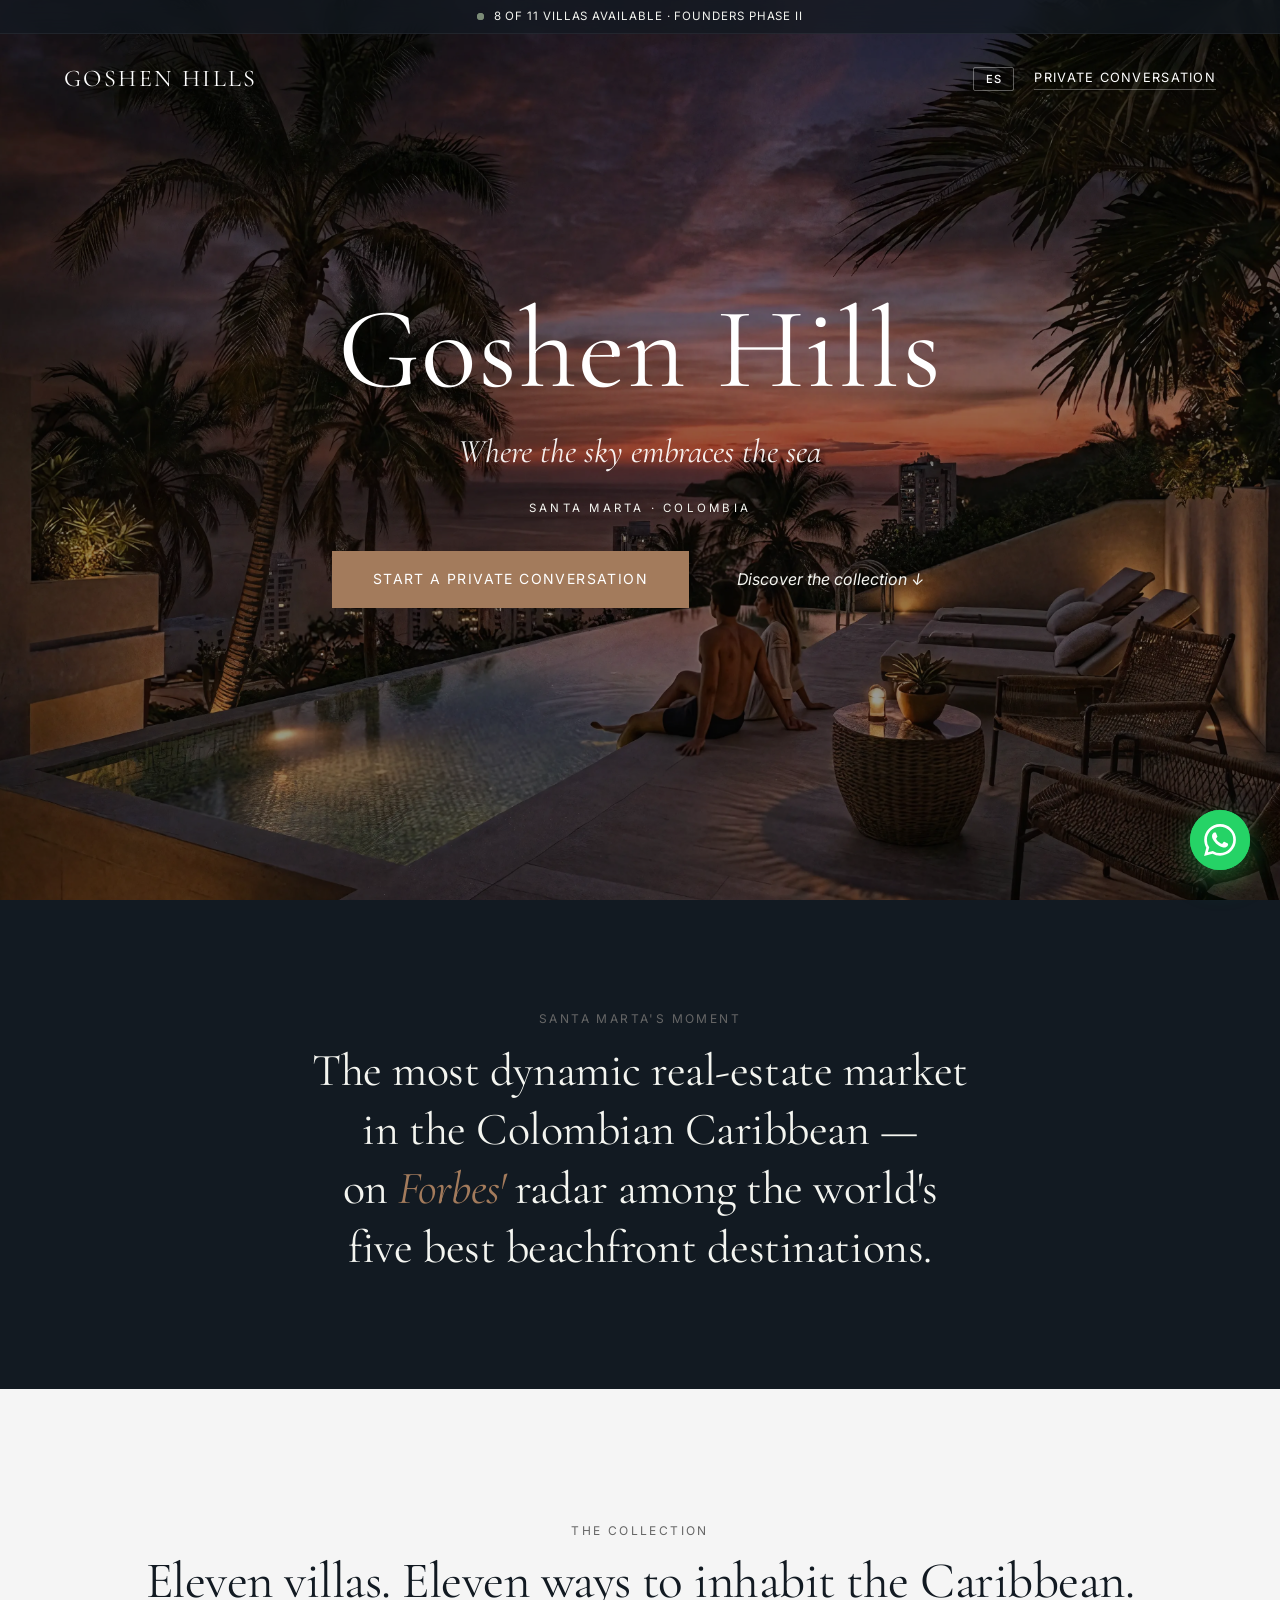
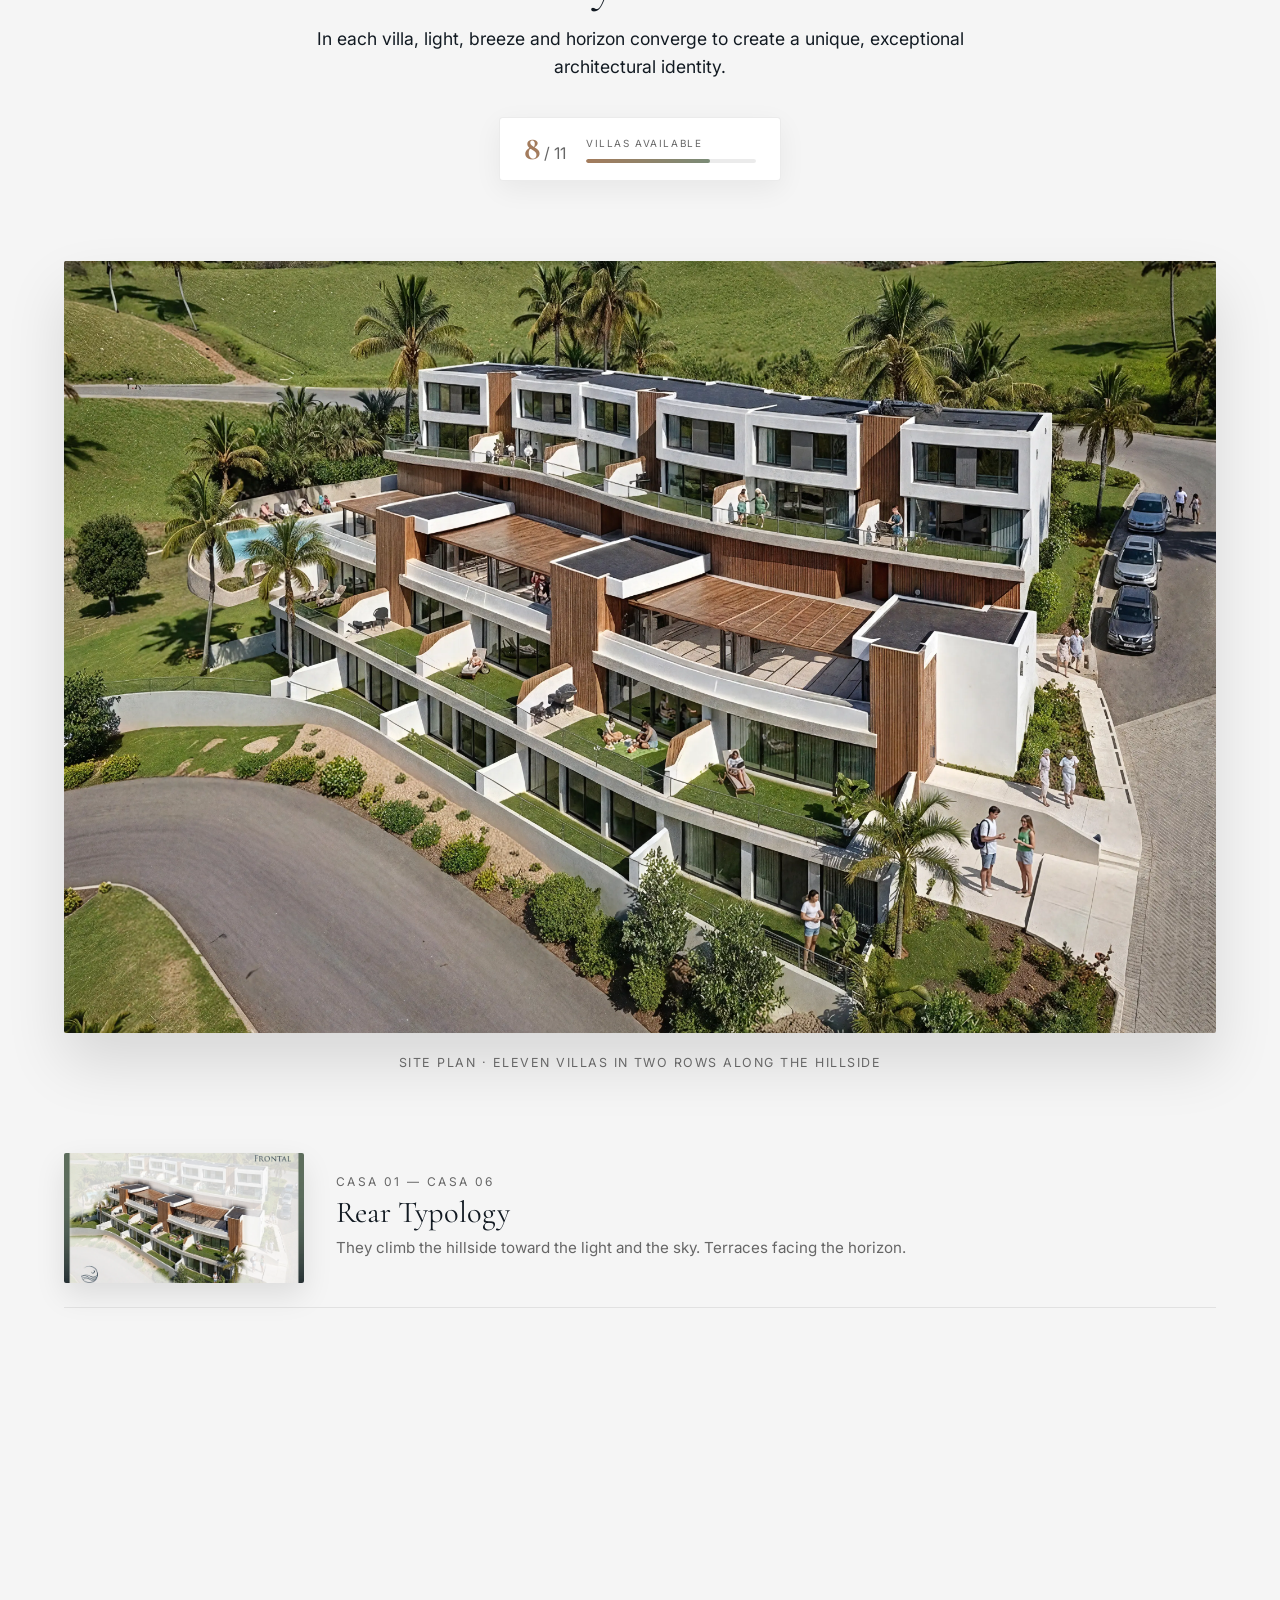
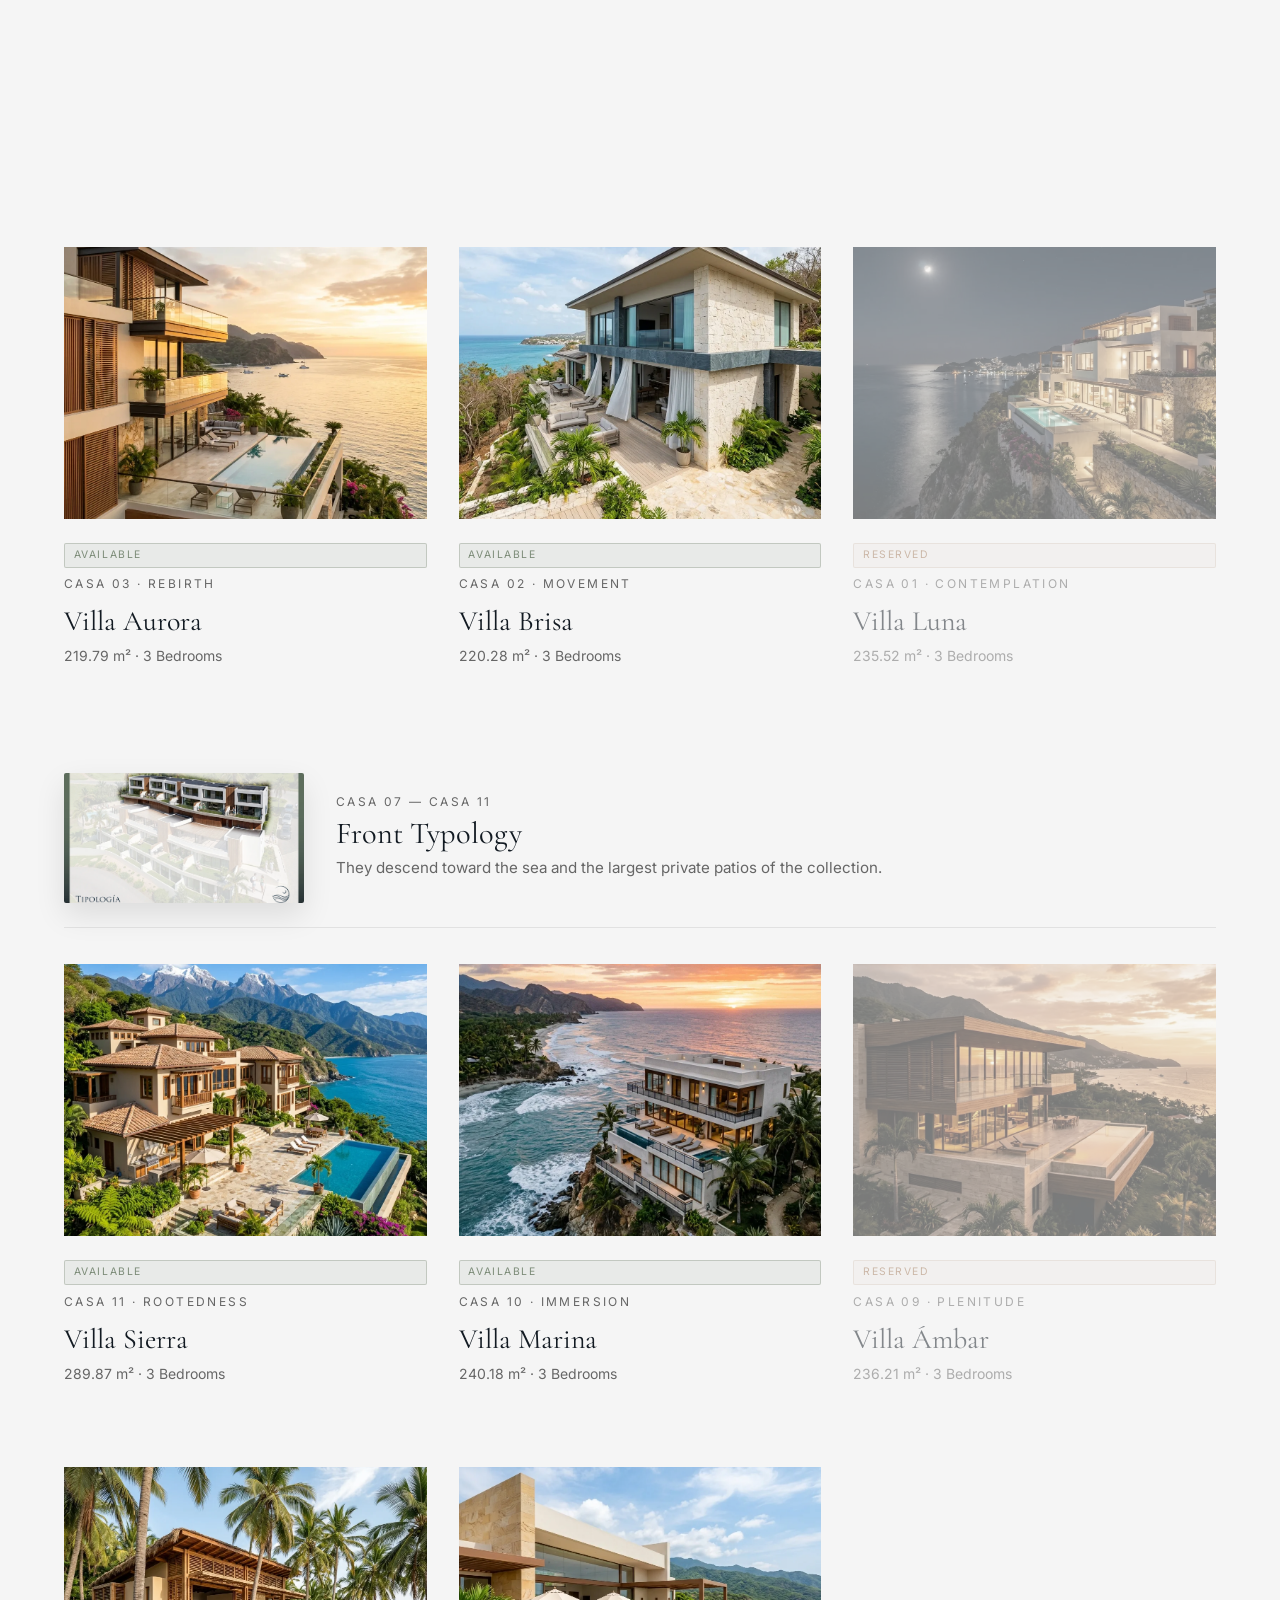
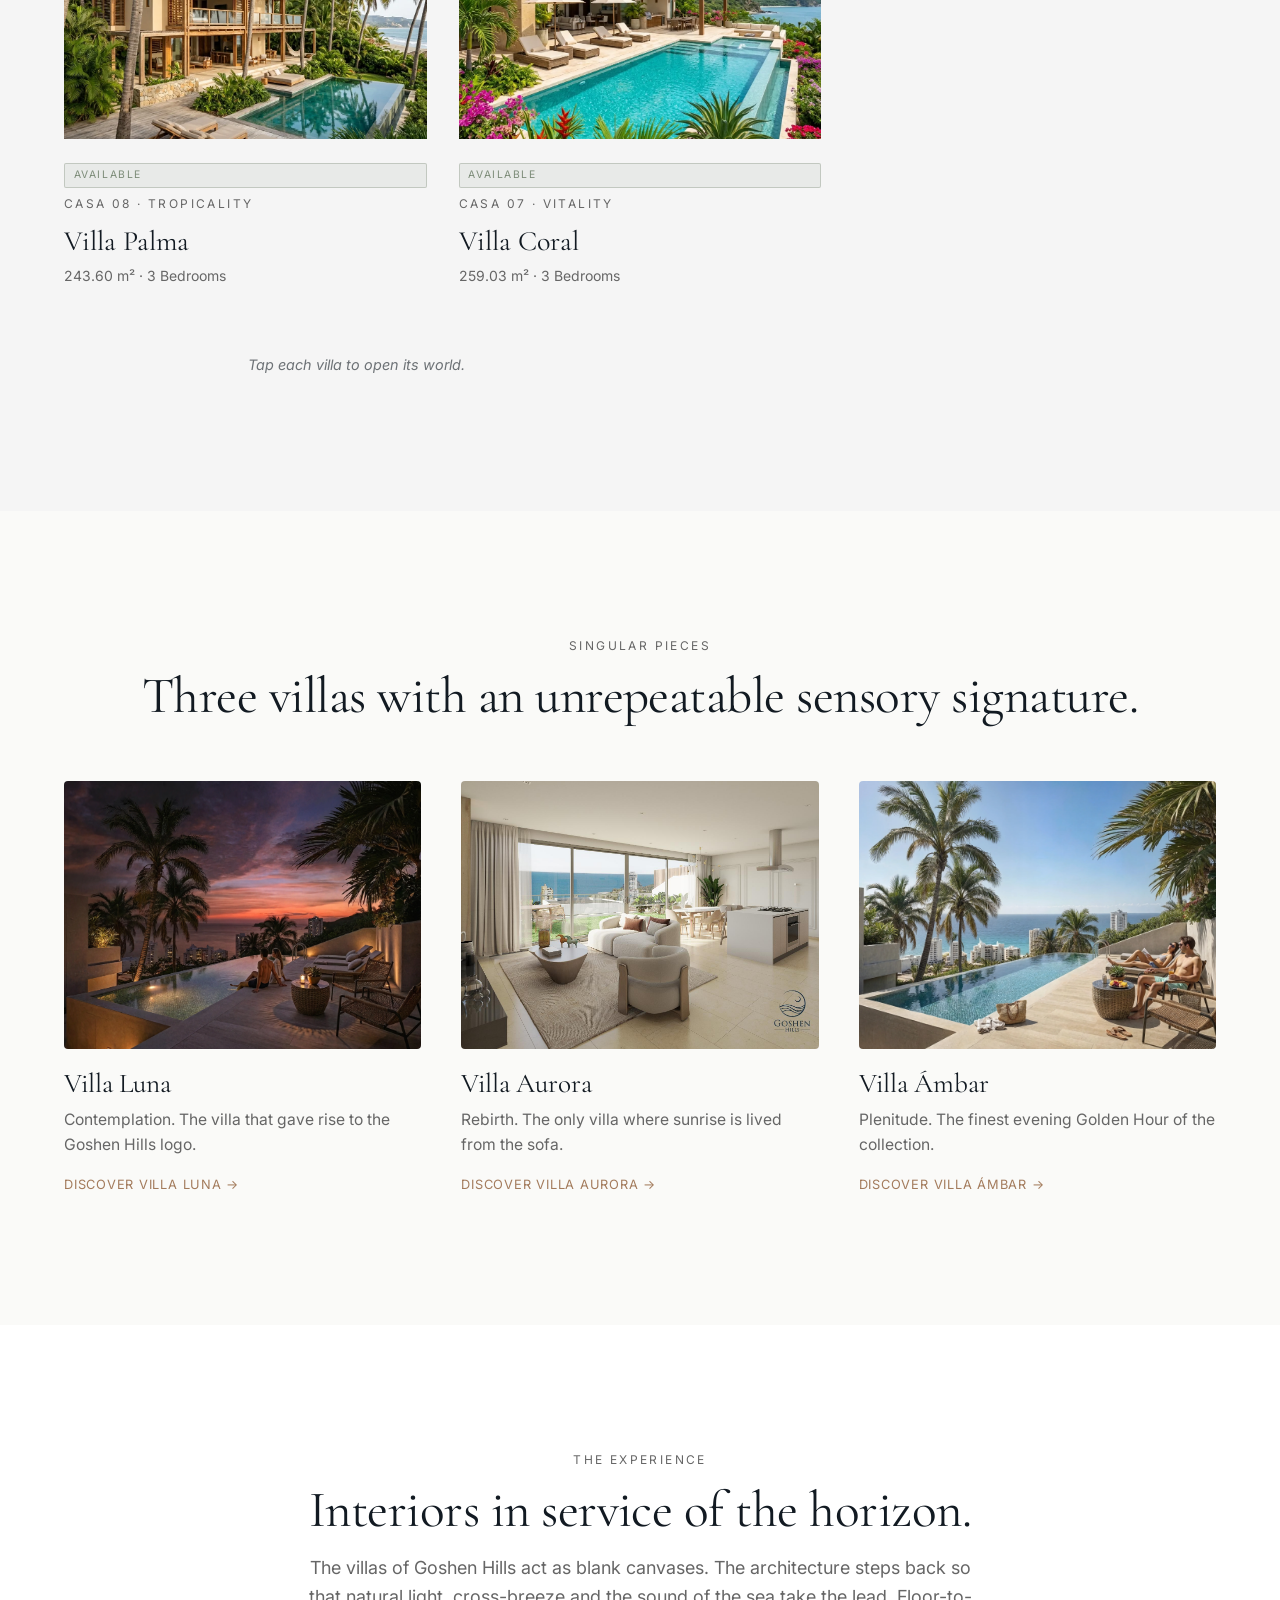
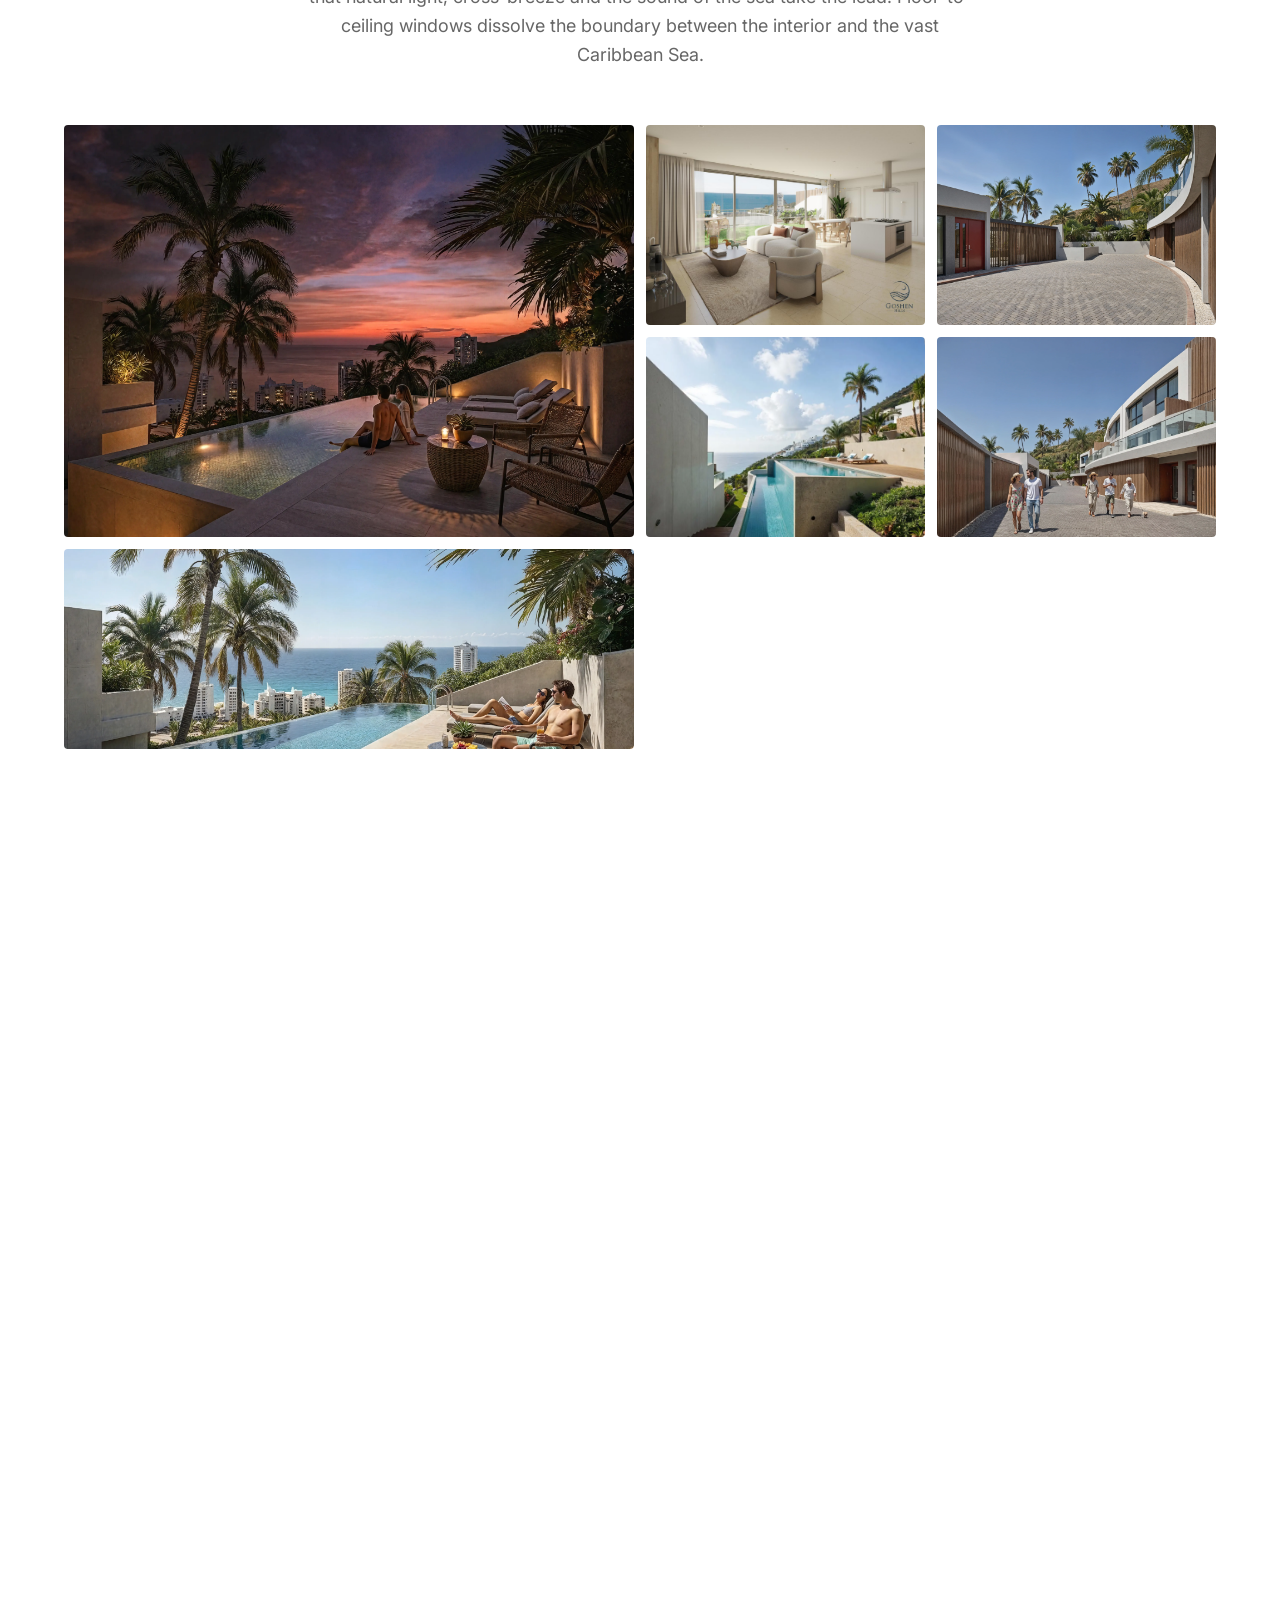
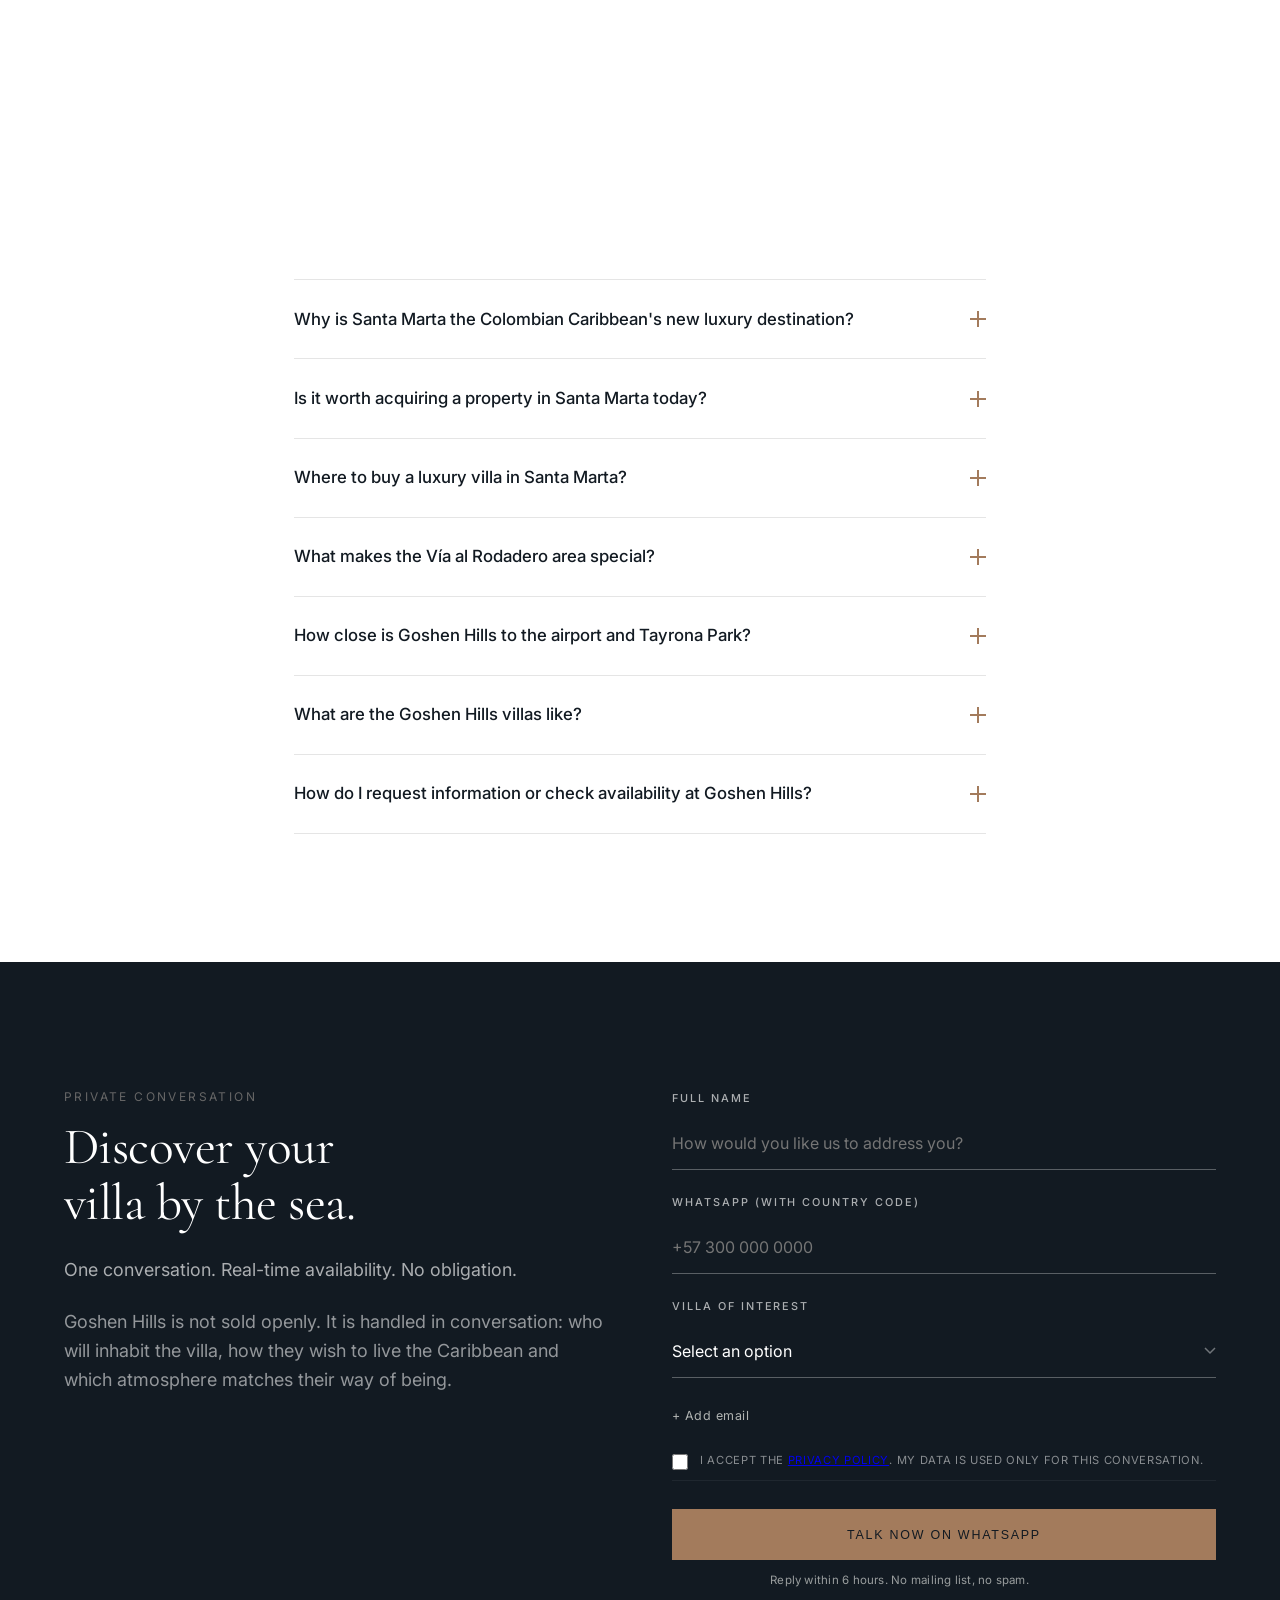
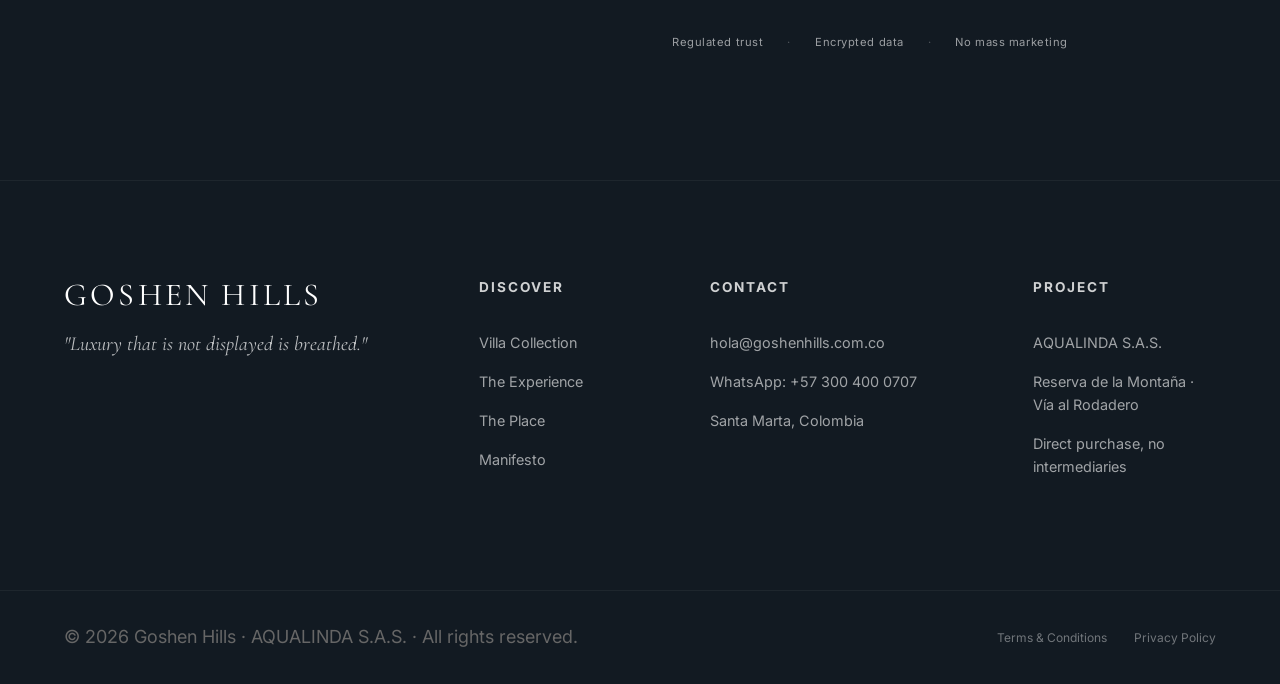
==== commit 3b863e8d: "P3 pulido: páginas legales, social oculto, animaciones, checkbox enlazado - Crea privacidad.html (Le" ====
--- a/index.html
+++ b/index.html
@@ -46,7 +46,7 @@
     rel="stylesheet">
 
   <link rel="preload" as="image" href="./assets/images/pool-night.webp" fetchpriority="high">
-  <link rel="stylesheet" href="./style.css?v=20260603g">
+  <link rel="stylesheet" href="./style.css?v=20260604a">
 
   <!-- Google Analytics 4 — reemplazar G-XXXXXXXXXX con el Measurement ID real -->
   <script async src="https://www.googletagmanager.com/gtag/js?id=G-XXXXXXXXXX"></script>
@@ -63,14 +63,41 @@
     "@context": "https://schema.org",
     "@graph": [
       {
-        "@type": "LocalBusiness",
-        "name": "Goshen Hills — Colección Privada de Villas",
-        "description": "Colección privada de once villas de lujo en la Reserva de la Montaña, Vía al Rodadero, Santa Marta.",
-        "url": "https://goshenhills.com.co",
+        "@type": "WebSite",
+        "@id": "https://goshenhills.com.co/#website",
+        "url": "https://goshenhills.com.co/",
+        "name": "Goshen Hills",
+        "inLanguage": "es-CO",
+        "publisher": {
+          "@id": "https://goshenhills.com.co/#org"
+        }
+      },
+      {
+        "@type": "Organization",
+        "@id": "https://goshenhills.com.co/#org",
+        "name": "AQUALINDA S.A.S.",
+        "alternateName": "Goshen Hills",
+        "url": "https://goshenhills.com.co/",
+        "email": "hola@goshenhills.com.co",
         "telephone": "+573004000707",
-        "email": "hola@goshenhills.com.co",
-        "priceRange": "$$$$$",
+        "logo": "https://goshenhills.com.co/assets/images/logo/logo-full.svg",
         "image": "https://goshenhills.com.co/assets/images/og-image.jpg",
+        "areaServed": {
+          "@type": "Place",
+          "name": "Santa Marta, Magdalena, Colombia"
+        }
+      },
+      {
+        "@type": "Person",
+        "@id": "https://goshenhills.com.co/#architect",
+        "name": "Raúl Caballería",
+        "jobTitle": "Arquitecto",
+        "identifier": "A144552015-414917"
+      },
+      {
+        "@type": "Place",
+        "@id": "https://goshenhills.com.co/#place",
+        "name": "Reserva de la Montaña — Goshen Hills",
         "address": {
           "@type": "PostalAddress",
           "streetAddress": "Vía al Rodadero, Reserva de la Montaña",
@@ -83,34 +110,57 @@
           "latitude": "11.2049594",
           "longitude": "-74.2225819"
         },
-        "sameAs": [
-          "https://www.instagram.com/goshenhills",
-          "https://www.linkedin.com/company/goshenhills"
+        "amenityFeature": [
+          {
+            "@type": "LocationFeatureSpecification",
+            "name": "Piscina privada",
+            "value": true
+          },
+          {
+            "@type": "LocationFeatureSpecification",
+            "name": "Terraza o patio privado",
+            "value": true
+          },
+          {
+            "@type": "LocationFeatureSpecification",
+            "name": "Jardín privado",
+            "value": true
+          },
+          {
+            "@type": "LocationFeatureSpecification",
+            "name": "Cocina abierta",
+            "value": true
+          },
+          {
+            "@type": "LocationFeatureSpecification",
+            "name": "Tres alcobas en suite",
+            "value": true
+          },
+          {
+            "@type": "LocationFeatureSpecification",
+            "name": "Vista al mar Caribe",
+            "value": true
+          },
+          {
+            "@type": "LocationFeatureSpecification",
+            "name": "Ventilación cruzada natural",
+            "value": true
+          }
         ]
       },
       {
-        "@type": "Residence",
-        "name": "Goshen Hills",
-        "description": "Colección privada de once villas de lujo en la Reserva de la Montaña, Santa Marta.",
-        "url": "https://goshenhills.com.co",
+        "@type": "RealEstateListing",
+        "@id": "https://goshenhills.com.co/#listing",
+        "name": "Goshen Hills — Colección Privada de Villas",
+        "description": "Colección privada de once villas de lujo en la Reserva de la Montaña, Vía al Rodadero, Santa Marta. Tres alcobas en suite, piscina, terraza o patio privado y vista al mar Caribe.",
+        "url": "https://goshenhills.com.co/",
         "image": "https://goshenhills.com.co/assets/images/og-image.jpg",
-        "telephone": "+573004000707",
-        "email": "hola@goshenhills.com.co",
-        "numberOfRooms": "3",
-        "amenityFeature": [
-          { "@type": "LocationFeatureSpecification", "name": "Private pool", "value": true },
-          { "@type": "LocationFeatureSpecification", "name": "Private terrace/patio", "value": true },
-          { "@type": "LocationFeatureSpecification", "name": "Private garden", "value": true },
-          { "@type": "LocationFeatureSpecification", "name": "Open kitchen", "value": true },
-          { "@type": "LocationFeatureSpecification", "name": "3 en-suite bedrooms", "value": true },
-          { "@type": "LocationFeatureSpecification", "name": "Caribbean sea view", "value": true },
-          { "@type": "LocationFeatureSpecification", "name": "Natural cross-ventilation", "value": true }
-        ],
-        "floorSize": {
-          "@type": "QuantitativeValue",
-          "minValue": 211,
-          "maxValue": 290,
-          "unitCode": "MTK"
+        "inLanguage": "es-CO",
+        "provider": {
+          "@id": "https://goshenhills.com.co/#org"
+        },
+        "architect": {
+          "@id": "https://goshenhills.com.co/#architect"
         },
         "address": {
           "@type": "PostalAddress",
@@ -123,18 +173,224 @@
           "@type": "GeoCoordinates",
           "latitude": "11.2049594",
           "longitude": "-74.2225819"
-        }
+        },
+        "numberOfItems": 11,
+        "containsPlace": [
+          {
+            "@type": "House",
+            "name": "Villa Luna",
+            "identifier": "Casa 01",
+            "numberOfRooms": 3,
+            "floorSize": {
+              "@type": "QuantitativeValue",
+              "value": 235.52,
+              "unitCode": "MTK"
+            },
+            "address": {
+              "@id": "https://goshenhills.com.co/#place"
+            }
+          },
+          {
+            "@type": "House",
+            "name": "Villa Brisa",
+            "identifier": "Casa 02",
+            "numberOfRooms": 3,
+            "floorSize": {
+              "@type": "QuantitativeValue",
+              "value": 220.28,
+              "unitCode": "MTK"
+            },
+            "address": {
+              "@id": "https://goshenhills.com.co/#place"
+            }
+          },
+          {
+            "@type": "House",
+            "name": "Villa Aurora",
+            "identifier": "Casa 03",
+            "numberOfRooms": 3,
+            "floorSize": {
+              "@type": "QuantitativeValue",
+              "value": 219.79,
+              "unitCode": "MTK"
+            },
+            "address": {
+              "@id": "https://goshenhills.com.co/#place"
+            }
+          },
+          {
+            "@type": "House",
+            "name": "Villa Celeste",
+            "identifier": "Casa 04",
+            "numberOfRooms": 3,
+            "floorSize": {
+              "@type": "QuantitativeValue",
+              "value": 223.43,
+              "unitCode": "MTK"
+            },
+            "address": {
+              "@id": "https://goshenhills.com.co/#place"
+            }
+          },
+          {
+            "@type": "House",
+            "name": "Villa Horizonte",
+            "identifier": "Casa 05",
+            "numberOfRooms": 3,
+            "floorSize": {
+              "@type": "QuantitativeValue",
+              "value": 232.93,
+              "unitCode": "MTK"
+            },
+            "address": {
+              "@id": "https://goshenhills.com.co/#place"
+            }
+          },
+          {
+            "@type": "House",
+            "name": "Villa Serena",
+            "identifier": "Casa 06",
+            "numberOfRooms": 3,
+            "floorSize": {
+              "@type": "QuantitativeValue",
+              "value": 211.71,
+              "unitCode": "MTK"
+            },
+            "address": {
+              "@id": "https://goshenhills.com.co/#place"
+            }
+          },
+          {
+            "@type": "House",
+            "name": "Villa Coral",
+            "identifier": "Casa 07",
+            "numberOfRooms": 3,
+            "floorSize": {
+              "@type": "QuantitativeValue",
+              "value": 259.03,
+              "unitCode": "MTK"
+            },
+            "address": {
+              "@id": "https://goshenhills.com.co/#place"
+            }
+          },
+          {
+            "@type": "House",
+            "name": "Villa Palma",
+            "identifier": "Casa 08",
+            "numberOfRooms": 3,
+            "floorSize": {
+              "@type": "QuantitativeValue",
+              "value": 243.6,
+              "unitCode": "MTK"
+            },
+            "address": {
+              "@id": "https://goshenhills.com.co/#place"
+            }
+          },
+          {
+            "@type": "House",
+            "name": "Villa Ámbar",
+            "identifier": "Casa 09",
+            "numberOfRooms": 3,
+            "floorSize": {
+              "@type": "QuantitativeValue",
+              "value": 236.21,
+              "unitCode": "MTK"
+            },
+            "address": {
+              "@id": "https://goshenhills.com.co/#place"
+            }
+          },
+          {
+            "@type": "House",
+            "name": "Villa Marina",
+            "identifier": "Casa 10",
+            "numberOfRooms": 3,
+            "floorSize": {
+              "@type": "QuantitativeValue",
+              "value": 240.18,
+              "unitCode": "MTK"
+            },
+            "address": {
+              "@id": "https://goshenhills.com.co/#place"
+            }
+          },
+          {
+            "@type": "House",
+            "name": "Villa Sierra",
+            "identifier": "Casa 11",
+            "numberOfRooms": 3,
+            "floorSize": {
+              "@type": "QuantitativeValue",
+              "value": 289.87,
+              "unitCode": "MTK"
+            },
+            "address": {
+              "@id": "https://goshenhills.com.co/#place"
+            }
+          }
+        ]
       },
       {
         "@type": "FAQPage",
         "mainEntity": [
-          { "@type": "Question", "name": "¿Por qué Santa Marta es el nuevo destino de lujo del Caribe colombiano?", "acceptedAnswer": { "@type": "Answer", "text": "Santa Marta es la ciudad más antigua de Colombia y hoy el destino de mayor crecimiento del Caribe: Forbes reportó un alza del 22,7% en visitantes internacionales. Combina mar Caribe, la Sierra Nevada y el Parque Tayrona en un mismo entorno, lo que la convierte en el destino de mayor proyección del Caribe colombiano." } },
-          { "@type": "Question", "name": "¿Conviene adquirir una propiedad en Santa Marta hoy?", "acceptedAnswer": { "@type": "Answer", "text": "Quienes reconocen una ciudad antes de su consolidación toman una posición privilegiada. Santa Marta vive un momento de descubrimiento global, con creciente demanda nacional e internacional y una oferta de villas privadas todavía limitada." } },
-          { "@type": "Question", "name": "¿Dónde comprar una villa de lujo en Santa Marta?", "acceptedAnswer": { "@type": "Answer", "text": "Vía al Rodadero, en la Reserva de la Montaña, es una de las zonas más valoradas: ladera elevada con vista al Caribe, a diez minutos del Rodadero y veinte del aeropuerto. Goshen Hills es una colección privada de once villas en este sector." } },
-          { "@type": "Question", "name": "¿Qué hace especial a la zona de Vía al Rodadero?", "acceptedAnswer": { "@type": "Answer", "text": "Es una ladera sobre el mar en el flanco de la Sierra Nevada: brisa de montaña y horizonte caribeño a la vez, fuera del ruido urbano pero a minutos de los servicios del Rodadero y del Aeropuerto Internacional Simón Bolívar." } },
-          { "@type": "Question", "name": "¿Qué tan cerca está Goshen Hills del aeropuerto y del Parque Tayrona?", "acceptedAnswer": { "@type": "Answer", "text": "A 10 minutos del Rodadero, 20 del Aeropuerto Internacional Simón Bolívar y 40 del Parque Nacional Natural Tayrona." } },
-          { "@type": "Question", "name": "¿Cómo son las villas de Goshen Hills?", "acceptedAnswer": { "@type": "Answer", "text": "Once villas privadas de tres alcobas en suite, entre 211 y 290 m², con piscina, terraza o patio privado, cocina abierta y vista al mar Caribe. Seis villas posteriores ascienden por la ladera y cinco frontales descienden hacia los patios más amplios de la colección." } },
-          { "@type": "Question", "name": "¿Cómo solicitar información o conocer la disponibilidad de Goshen Hills?", "acceptedAnswer": { "@type": "Answer", "text": "La información se gestiona en una conversación privada por WhatsApp (+57 300 400 0707) o por correo a hola@goshenhills.com.co. Se entrega la disponibilidad real del momento y la villa que mejor corresponde a cada perfil familiar." } }
+          {
+            "@type": "Question",
+            "name": "¿Por qué Santa Marta es el nuevo destino de lujo del Caribe colombiano?",
+            "acceptedAnswer": {
+              "@type": "Answer",
+              "text": "Santa Marta es la ciudad más antigua de Colombia y hoy el destino de mayor crecimiento del Caribe: Forbes reportó un alza del 22,7% en visitantes internacionales. Combina mar Caribe, la Sierra Nevada y el Parque Tayrona en un mismo entorno, lo que la convierte en el destino de mayor proyección del Caribe colombiano."
+            }
+          },
+          {
+            "@type": "Question",
+            "name": "¿Conviene adquirir una propiedad en Santa Marta hoy?",
+            "acceptedAnswer": {
+              "@type": "Answer",
+              "text": "Quienes reconocen una ciudad antes de su consolidación toman una posición privilegiada. Santa Marta vive un momento de descubrimiento global, con creciente demanda nacional e internacional y una oferta de villas privadas todavía limitada."
+            }
+          },
+          {
+            "@type": "Question",
+            "name": "¿Dónde comprar una villa de lujo en Santa Marta?",
+            "acceptedAnswer": {
+              "@type": "Answer",
+              "text": "Vía al Rodadero, en la Reserva de la Montaña, es una de las zonas más valoradas: ladera elevada con vista al Caribe, a diez minutos del Rodadero y veinte del aeropuerto. Goshen Hills es una colección privada de once villas en este sector."
+            }
+          },
+          {
+            "@type": "Question",
+            "name": "¿Qué hace especial a la zona de Vía al Rodadero?",
+            "acceptedAnswer": {
+              "@type": "Answer",
+              "text": "Es una ladera sobre el mar en el flanco de la Sierra Nevada: brisa de montaña y horizonte caribeño a la vez, fuera del ruido urbano pero a minutos de los servicios del Rodadero y del Aeropuerto Internacional Simón Bolívar."
+            }
+          },
+          {
+            "@type": "Question",
+            "name": "¿Qué tan cerca está Goshen Hills del aeropuerto y del Parque Tayrona?",
+            "acceptedAnswer": {
+              "@type": "Answer",
+              "text": "A 10 minutos del Rodadero, 20 del Aeropuerto Internacional Simón Bolívar y 40 del Parque Nacional Natural Tayrona."
+            }
+          },
+          {
+            "@type": "Question",
+            "name": "¿Cómo son las villas de Goshen Hills?",
+            "acceptedAnswer": {
+              "@type": "Answer",
+              "text": "Once villas privadas de tres alcobas en suite, entre 211 y 290 m², con piscina, terraza o patio privado, cocina abierta y vista al mar Caribe. Seis villas posteriores ascienden por la ladera y cinco frontales descienden hacia los patios más amplios de la colección."
+            }
+          },
+          {
+            "@type": "Question",
+            "name": "¿Cómo solicitar información o conocer la disponibilidad de Goshen Hills?",
+            "acceptedAnswer": {
+              "@type": "Answer",
+              "text": "La información se gestiona en una conversación privada por WhatsApp (+57 300 400 0707) o por correo a hola@goshenhills.com.co. Se entrega la disponibilidad real del momento y la villa que mejor corresponde a cada perfil familiar."
+            }
+          }
         ]
       }
     ]
@@ -208,7 +464,7 @@
           <div class="villa-group-head">
             <img class="villa-group-img" src="./assets/images/typology-rear.webp" alt="Tipología posterior — Casas 01 a 06, Goshen Hills" loading="lazy">
             <div class="villa-group-text">
-              <span class="eyebrow text-cedar">H01 — H06</span>
+              <span class="eyebrow text-cedar">Casa 01 — Casa 06</span>
               <h3 data-i18n="group_posterior_title">Tipología Posterior</h3>
               <p data-i18n="group_posterior_sub">Ascienden por la ladera hacia la luz y el cielo. Terrazas orientadas al horizonte.</p>
             </div>
@@ -221,7 +477,7 @@
           <div class="villa-group-head">
             <img class="villa-group-img" src="./assets/images/typology-front.webp" alt="Tipología frontal — Casas 07 a 11, Goshen Hills" loading="lazy">
             <div class="villa-group-text">
-              <span class="eyebrow text-cedar">H07 — H11</span>
+              <span class="eyebrow text-cedar">Casa 07 — Casa 11</span>
               <h3 data-i18n="group_frontal_title">Tipología Frontal</h3>
               <p data-i18n="group_frontal_sub">Descienden hacia el mar y los patios privados más amplios de la colección.</p>
             </div>
@@ -476,7 +732,7 @@
             <div class="form-checks">
               <label class="form-check">
                 <input type="checkbox" id="check-privacidad" required>
-                <span data-i18n="form_check1">Acepto la política de privacidad. Mis datos solo se usan para esta conversación.</span>
+                <span data-i18n-html="form_check1">Acepto la <a href="./privacidad.html" target="_blank" rel="noopener">política de privacidad</a>. Mis datos solo se usan para esta conversación.</span>
               </label>
             </div>
             <button type="submit" class="btn-primary form-btn w-full" style="background-color: var(--cedar-bronze); border-color: var(--cedar-bronze); margin-top: 1.25rem; padding: 1.1rem;" data-i18n="form_submit">Conversar ahora por WhatsApp</button>
@@ -499,7 +755,7 @@
         <div class="footer-col brand-col">
           <a href="#" class="logo footer-logo">GOSHEN HILLS</a>
           <p class="footer-tagline" data-i18n="vision_quote">"El lujo que no se exhibe, se respira."</p>
-          <div class="social-icons" style="margin-top: 2rem;">
+          <div class="social-icons" style="display:none;">
             <a href="#" aria-label="Instagram Goshen Hills" class="social-icon" title="Instagram">
               <svg viewBox="0 0 24 24" fill="none" stroke="currentColor" stroke-width="1.5">
                 <rect x="2" y="2" width="20" height="20" rx="5" ry="5"></rect>
@@ -560,8 +816,8 @@
       <div class="container footer-bottom-flex">
         <p data-i18n="foot_rights">© 2026 Goshen Hills · AQUALINDA S.A.S. · Todos los derechos reservados.</p>
         <div class="legal-links">
-          <a href="#" data-i18n="legal_terms">Términos y Condiciones</a>
-          <a href="#" data-i18n="legal_privacy">Política de Privacidad</a>
+          <a href="./terminos.html" data-i18n="legal_terms">Términos y Condiciones</a>
+          <a href="./privacidad.html" data-i18n="legal_privacy">Política de Privacidad</a>
         </div>
       </div>
     </div>
@@ -646,7 +902,7 @@
     <a class="lb-cta cta-whatsapp" id="lb-cta" data-cta="lightbox" href="https://wa.me/573004000707?text=Hola%2C%20estuve%20viendo%20las%20im%C3%A1genes%20de%20Goshen%20Hills%20y%20quisiera%20m%C3%A1s%20informaci%C3%B3n." target="_blank" rel="noopener noreferrer" data-i18n="lb_cta">Conversar sobre Goshen Hills →</a>
   </div>
 
-  <script src="./app.js?v=20260603g"></script>
+  <script src="./app.js?v=20260604a"></script>
 </body>
 
 </html>
--- a/style.css
+++ b/style.css
@@ -1810,3 +1810,18 @@
 .form-msg.success { color: var(--sierra-sage); font-style: normal; }
 .form-msg a { color: inherit; text-decoration: underline; }
 .trust-badges span:not(:last-child)::after { content: '·'; margin-left: 1.5rem; opacity: 0.45; }
+
+
+/* P3.4 — reveal con blur por seccion (hero excluido por su animacion propia) */
+.reveal {
+  filter: blur(7px);
+  transition: opacity 0.9s var(--ease-out), transform 0.9s var(--ease-out), filter 0.9s var(--ease-out);
+}
+.reveal.visible { filter: blur(0); }
+.hero-content .reveal, .hero-top-eyebrow.reveal { filter: none; }
+@media (prefers-reduced-motion: reduce) { .reveal { filter: none !important; transition: none; } }
+
+/* Hover magnetico — transicion rapida del transform en CTAs cedar */
+.hero-actions .btn-primary, .form-btn {
+  transition: transform 0.25s var(--ease-out), background-color 0.6s var(--ease-out), color 0.6s var(--ease-out), border-color 0.6s var(--ease-out);
+}
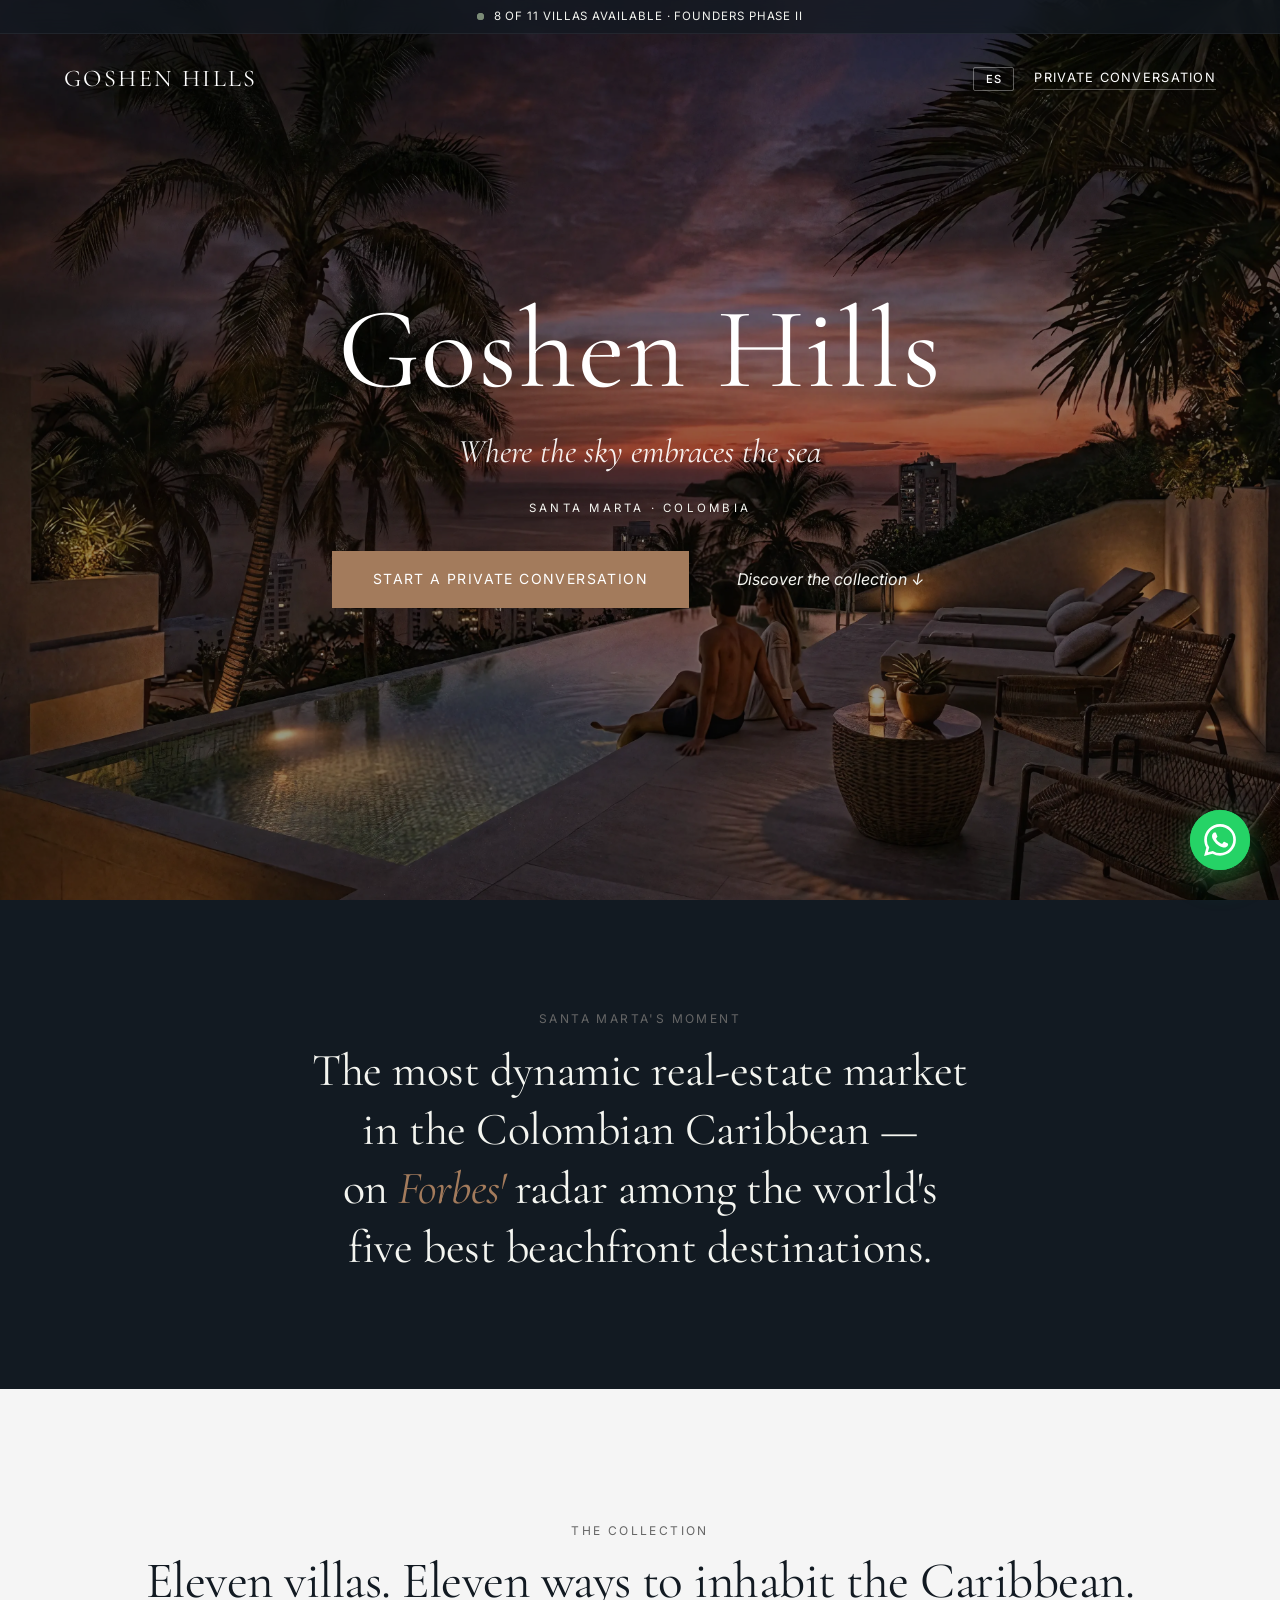
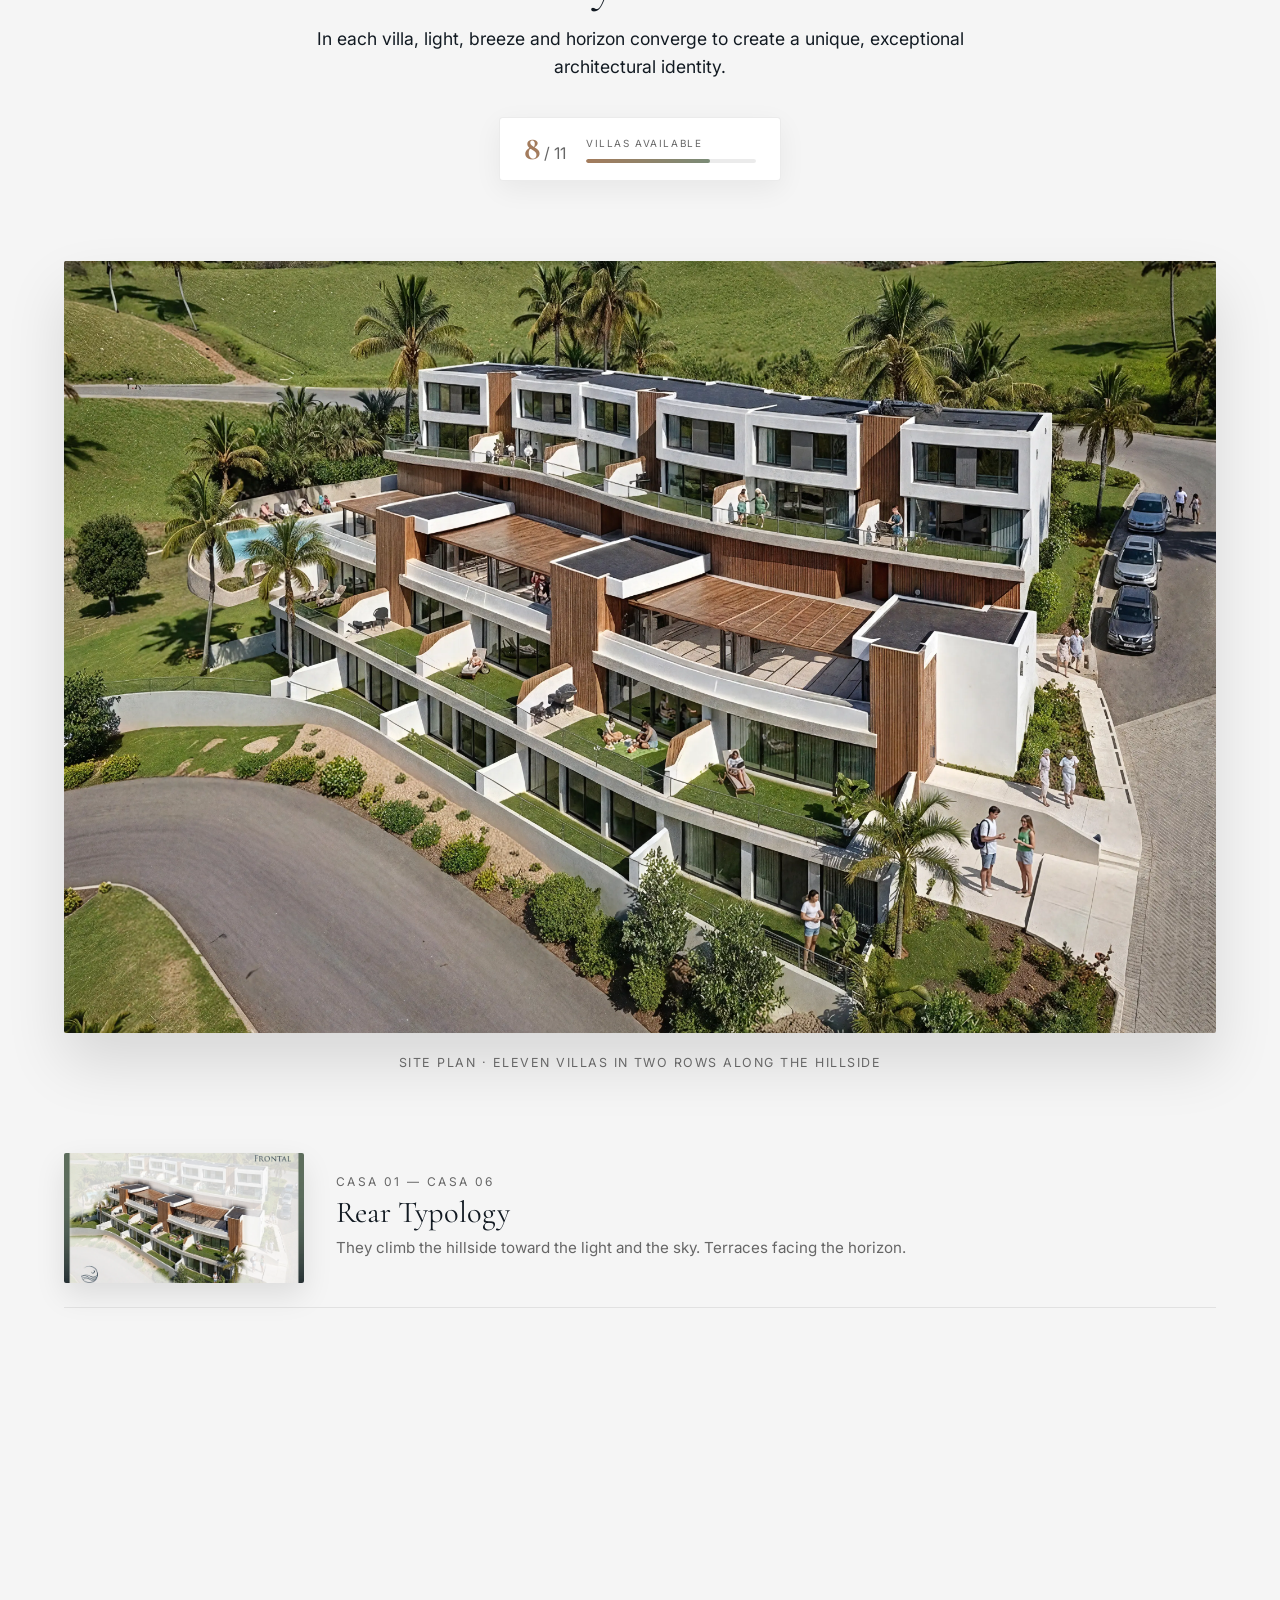
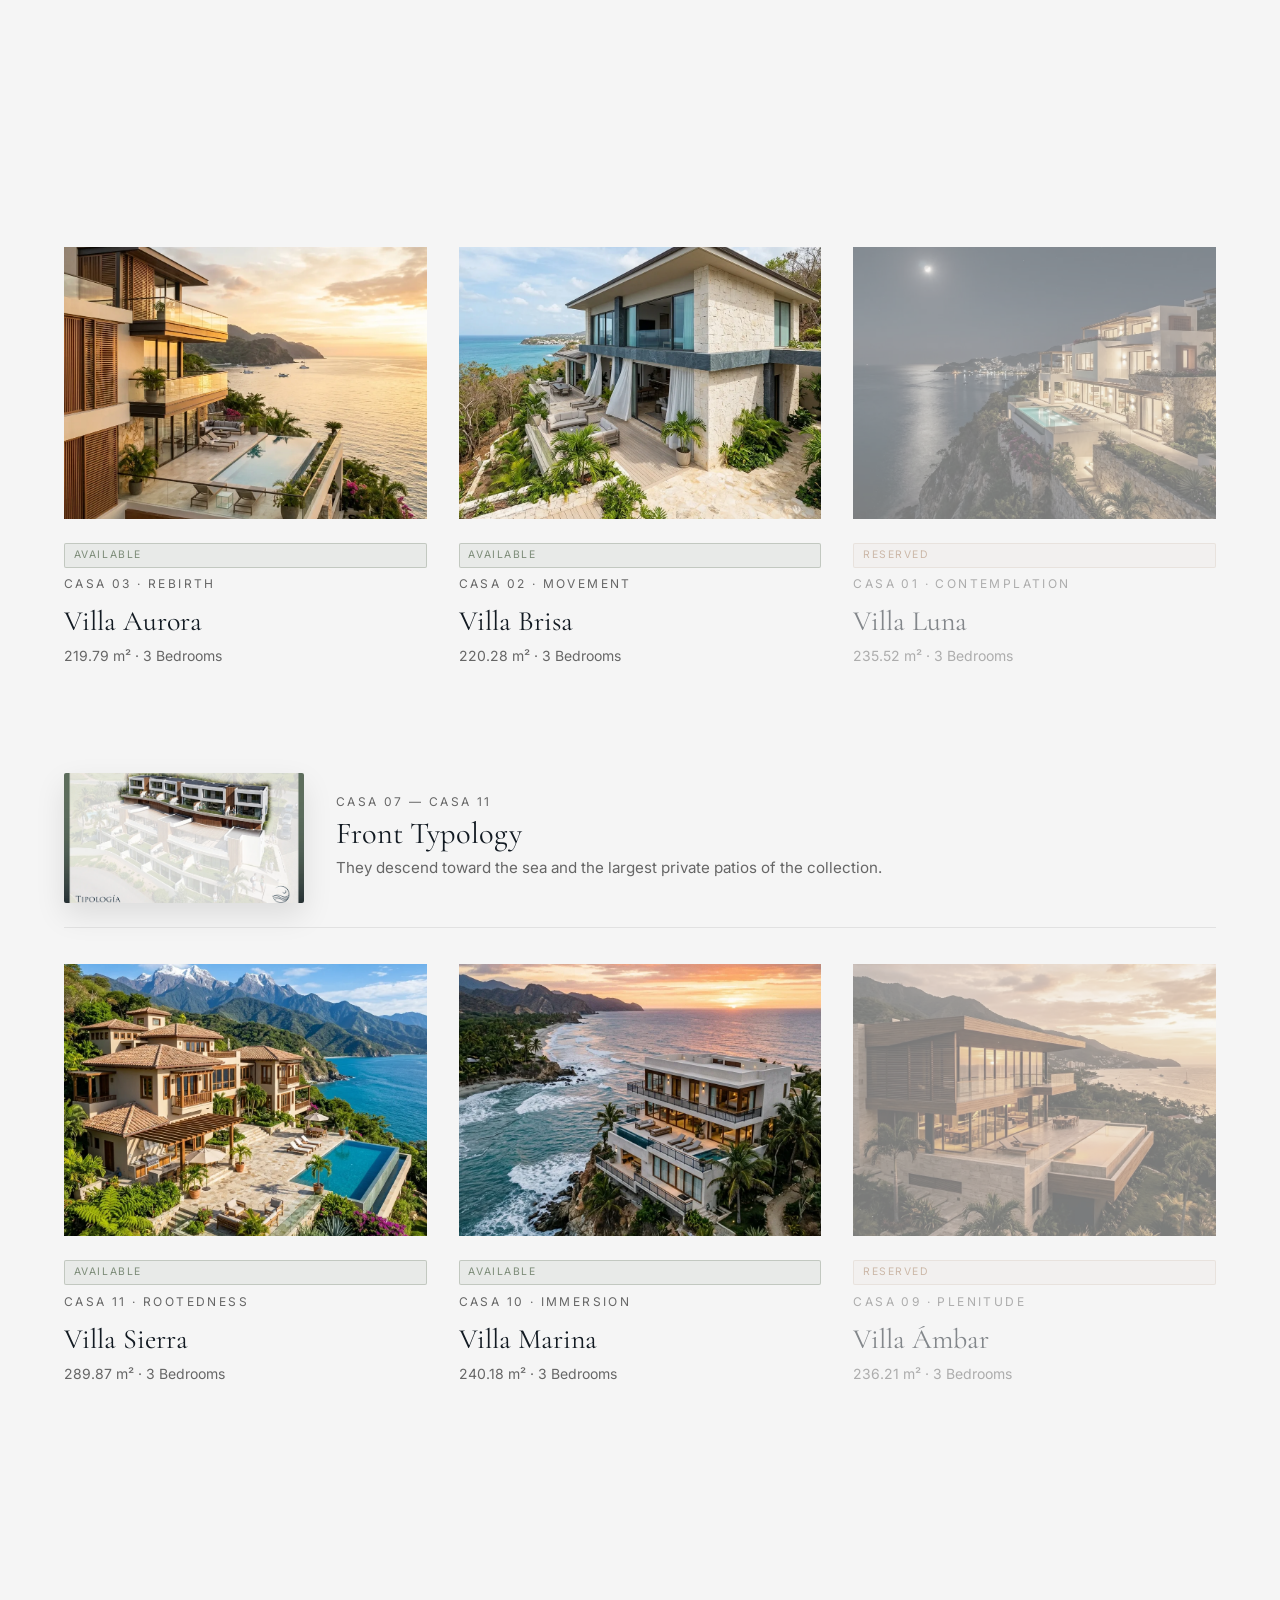
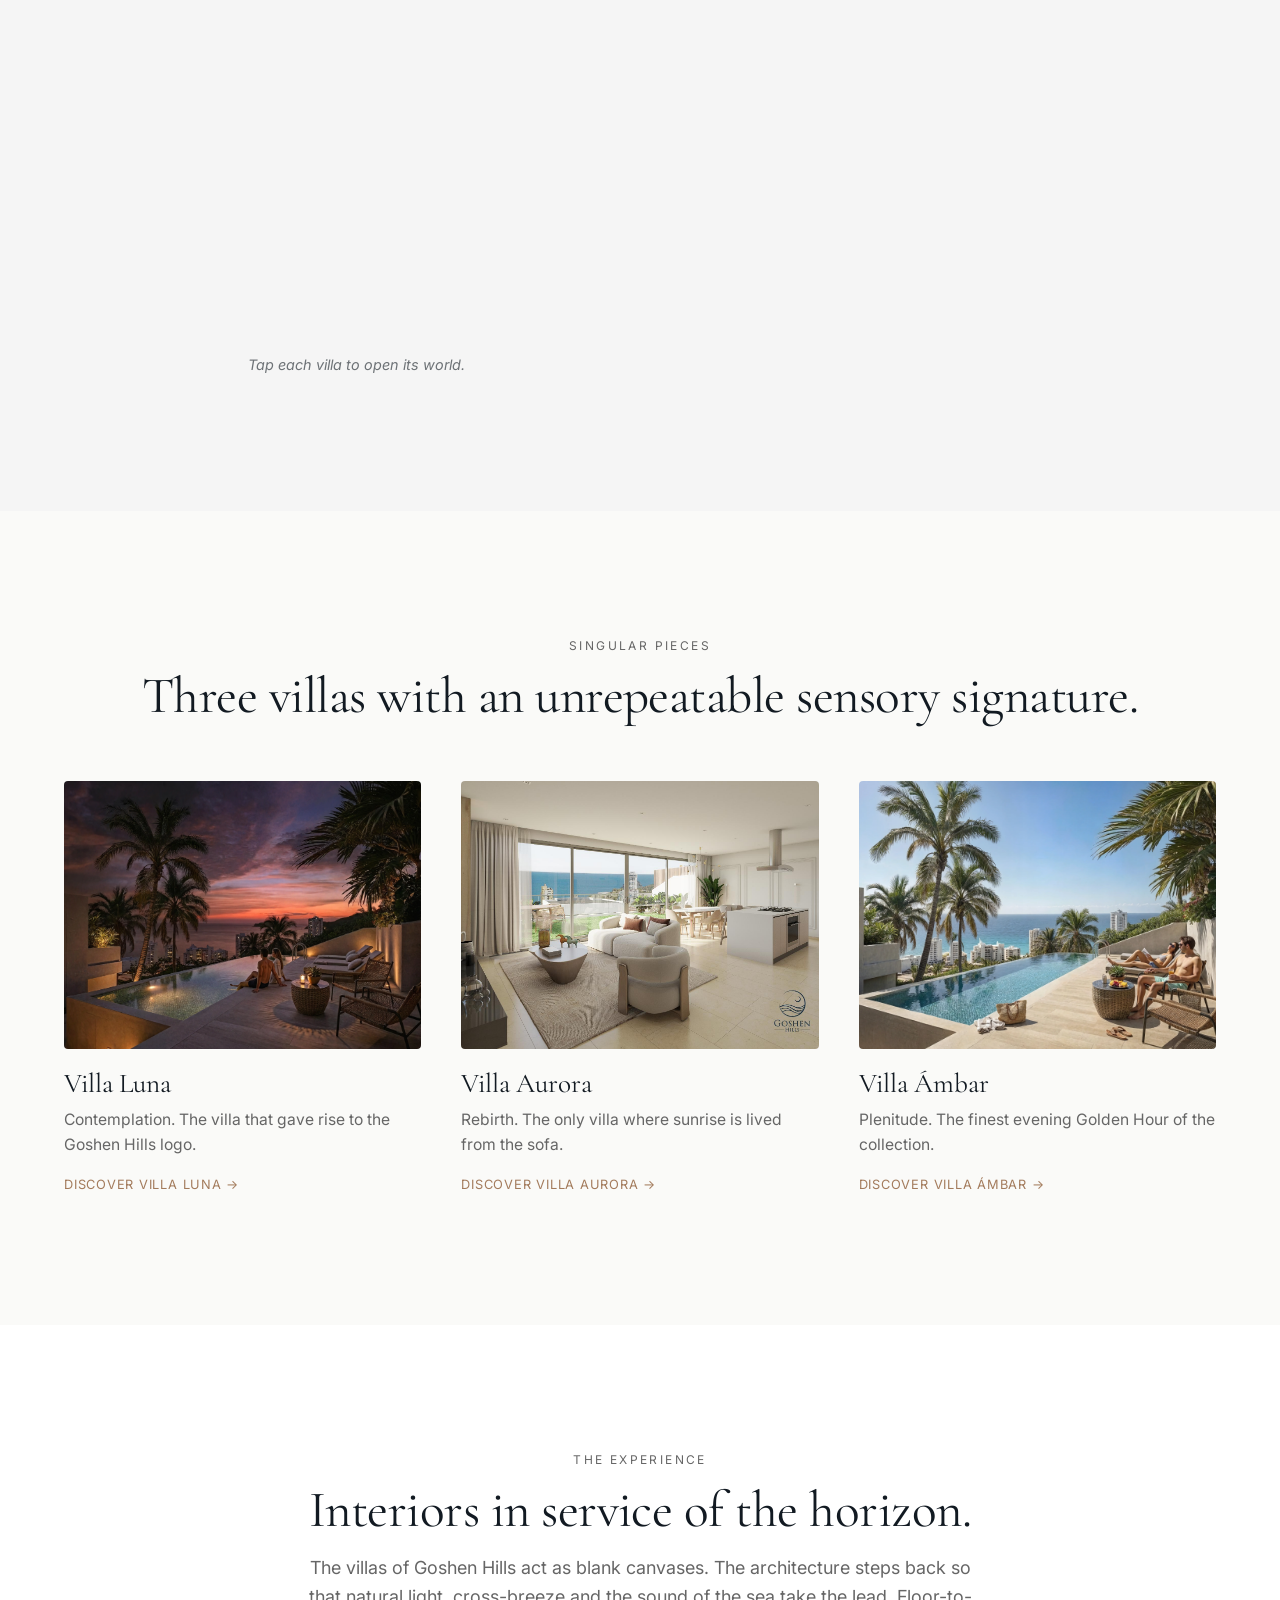
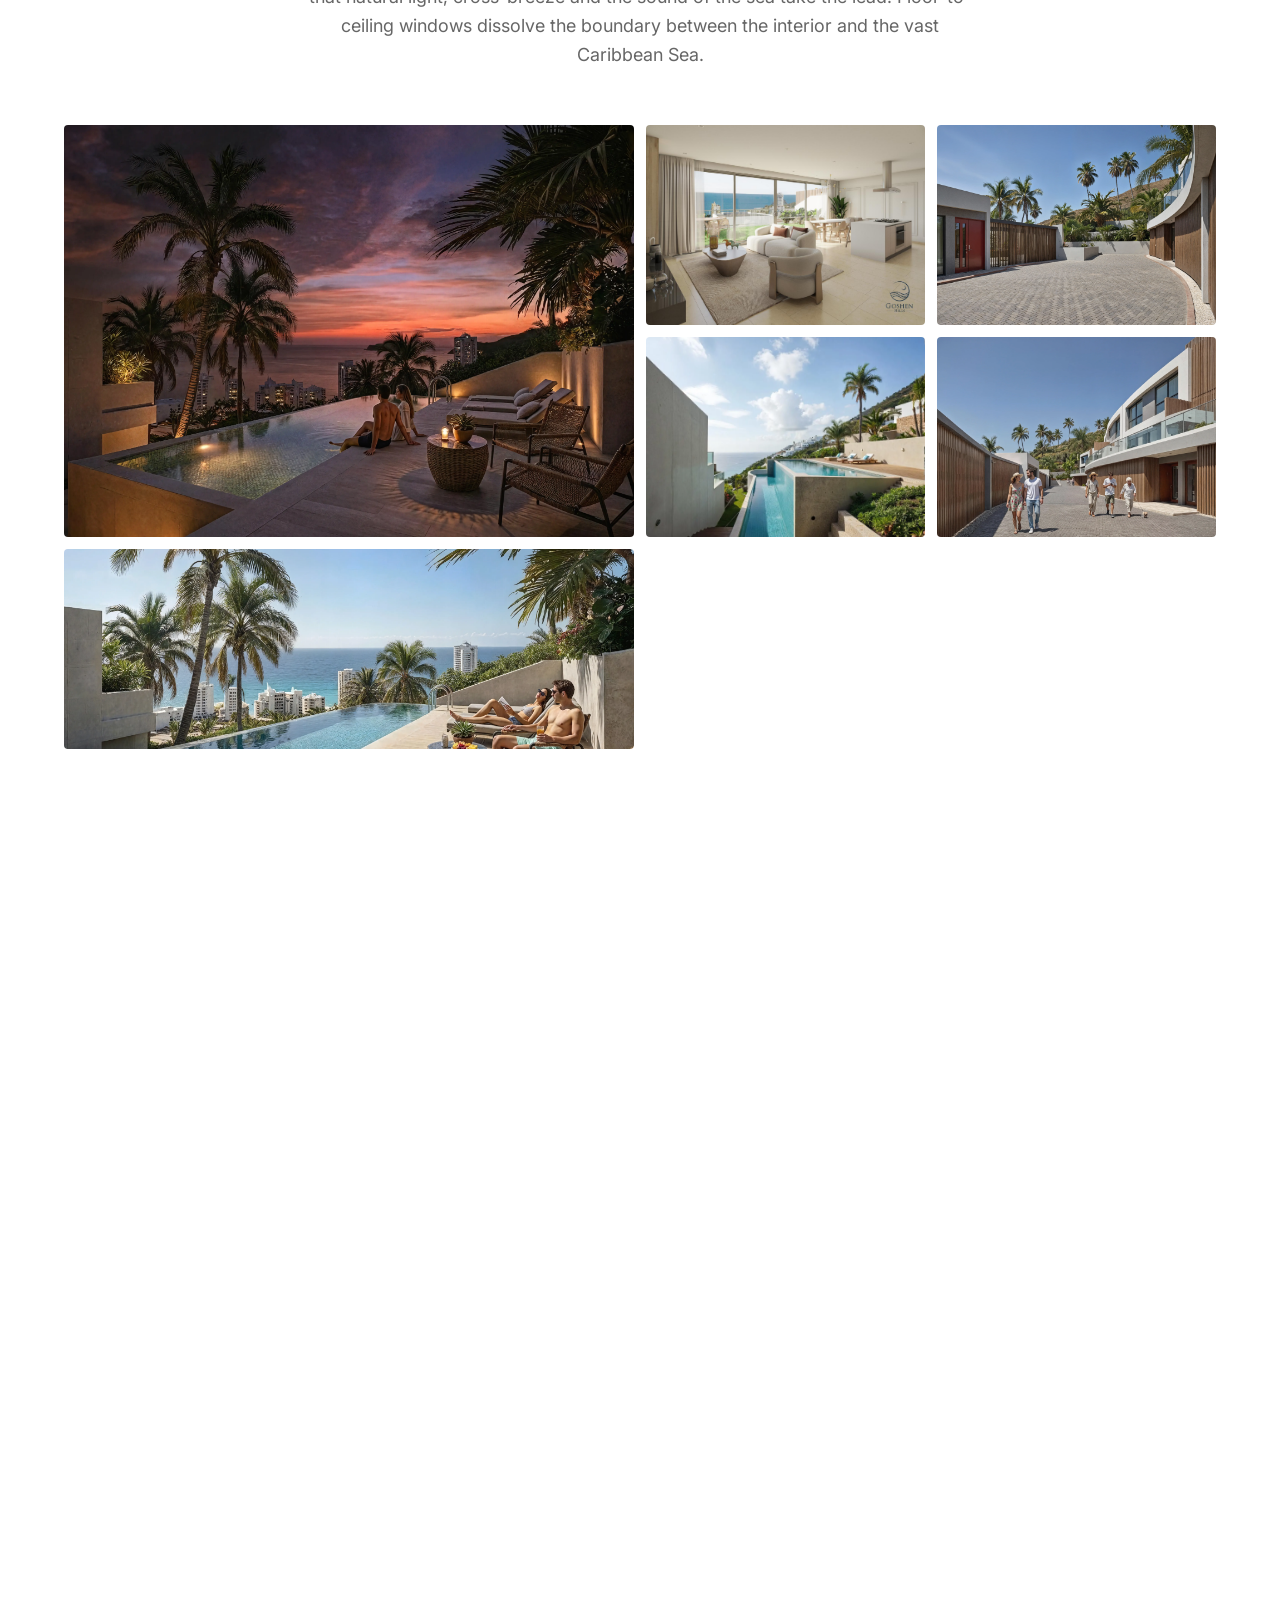
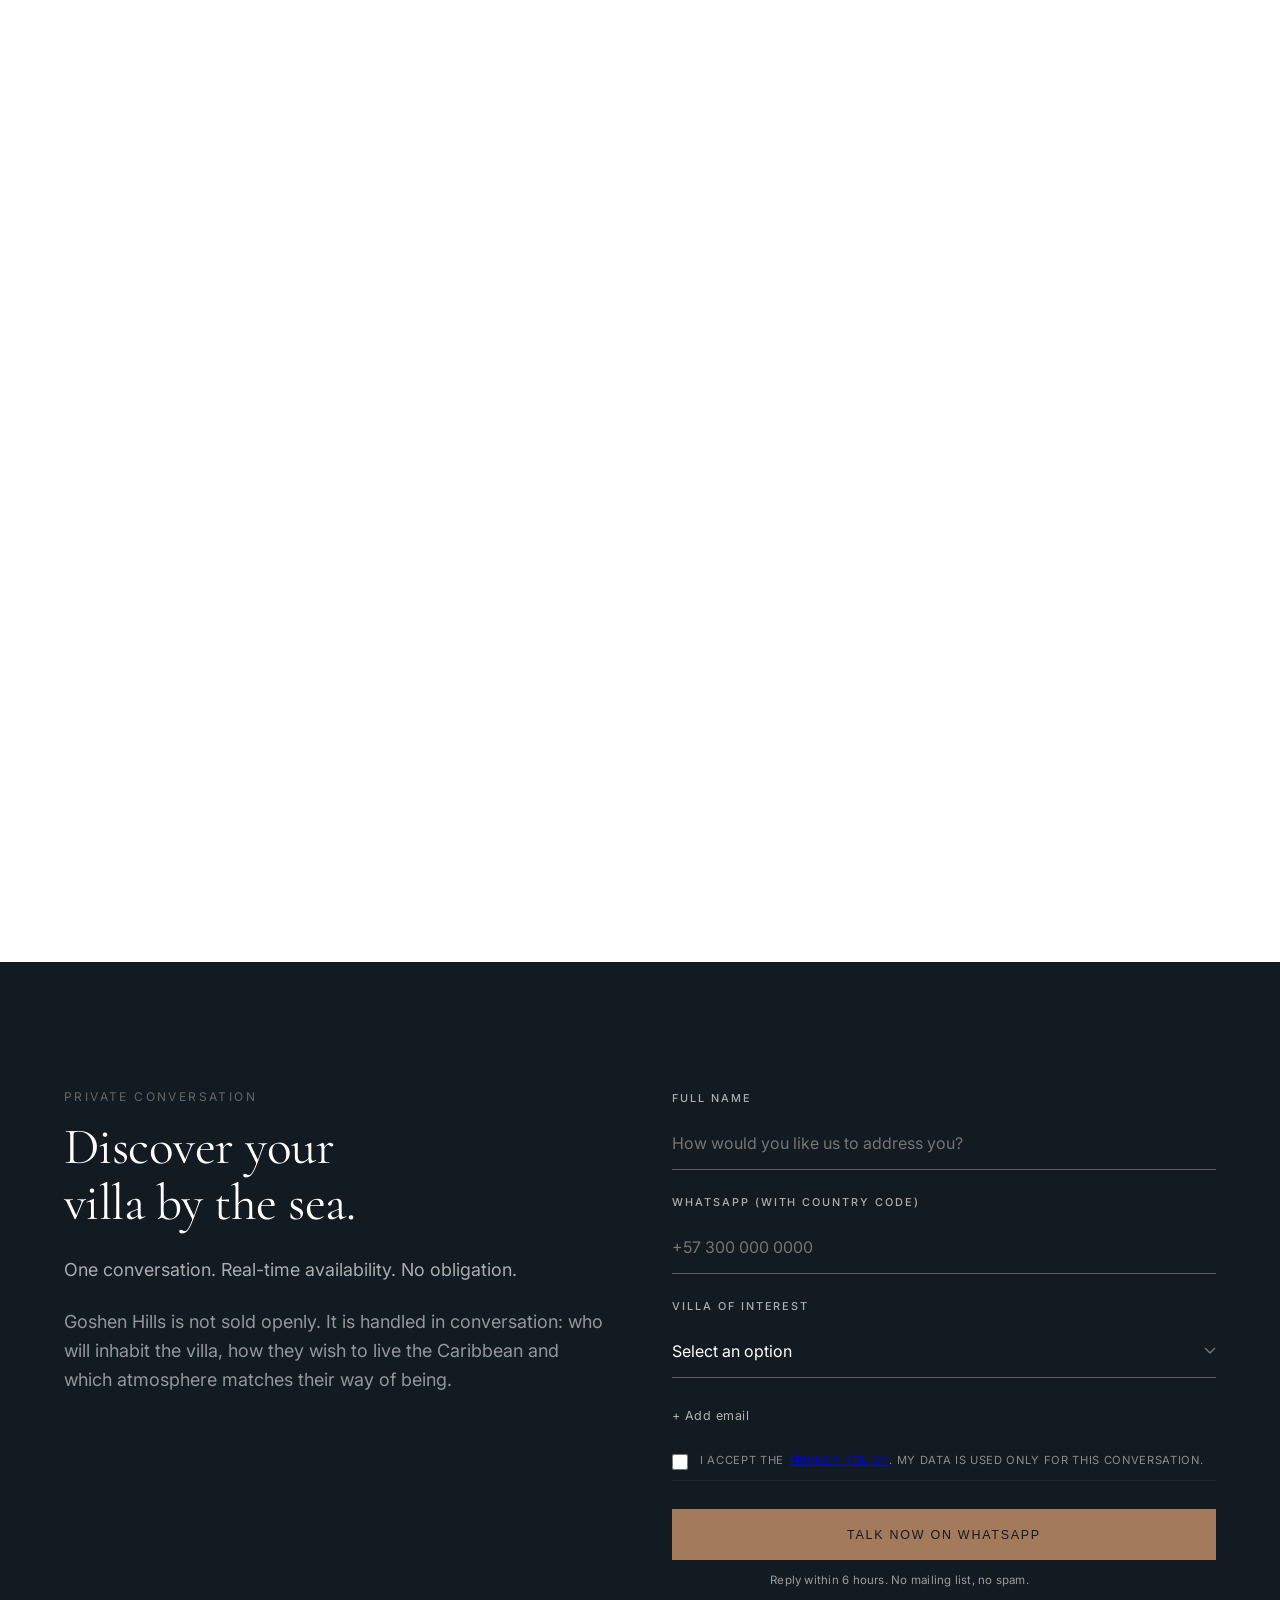
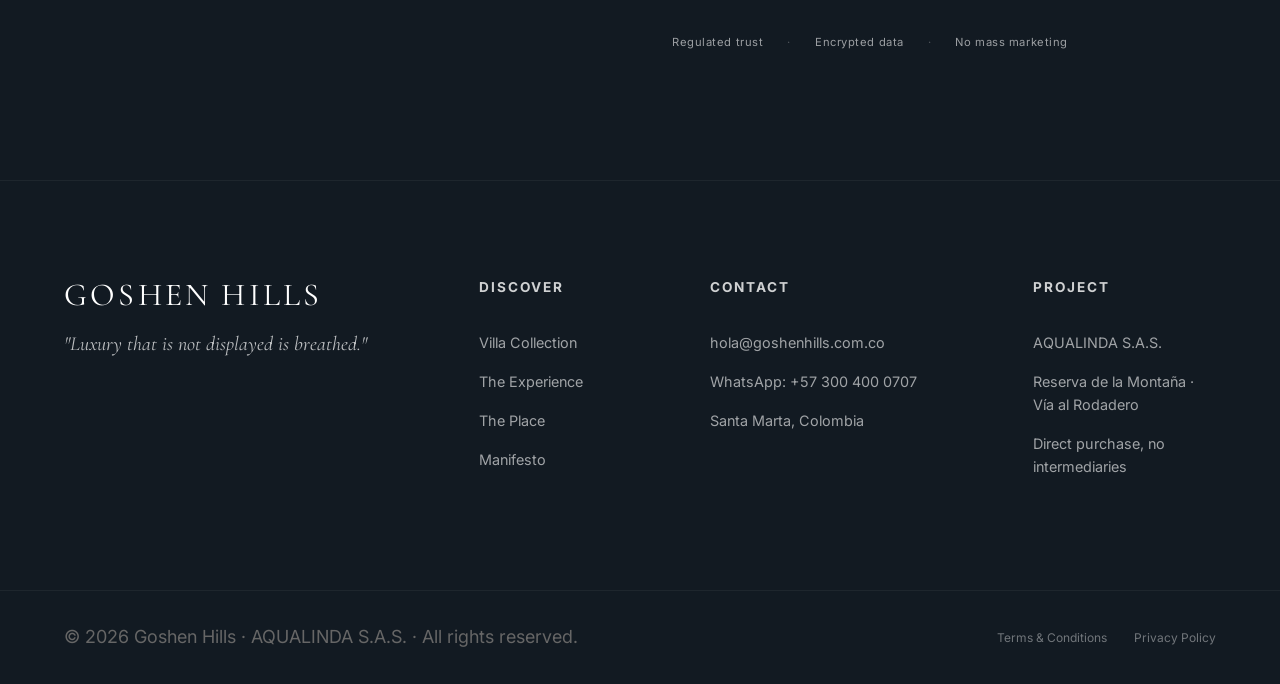
==== commit 8791634a: "Hotfix crítico: revertir blur-on-scroll que dejaba la página en blanco filter:blur(7px) sobre .revea" ====
--- a/index.html
+++ b/index.html
@@ -46,7 +46,7 @@
     rel="stylesheet">
 
   <link rel="preload" as="image" href="./assets/images/pool-night.webp" fetchpriority="high">
-  <link rel="stylesheet" href="./style.css?v=20260604a">
+  <link rel="stylesheet" href="./style.css?v=20260604b">
 
   <!-- Google Analytics 4 — reemplazar G-XXXXXXXXXX con el Measurement ID real -->
   <script async src="https://www.googletagmanager.com/gtag/js?id=G-XXXXXXXXXX"></script>
@@ -902,7 +902,7 @@
     <a class="lb-cta cta-whatsapp" id="lb-cta" data-cta="lightbox" href="https://wa.me/573004000707?text=Hola%2C%20estuve%20viendo%20las%20im%C3%A1genes%20de%20Goshen%20Hills%20y%20quisiera%20m%C3%A1s%20informaci%C3%B3n." target="_blank" rel="noopener noreferrer" data-i18n="lb_cta">Conversar sobre Goshen Hills →</a>
   </div>
 
-  <script src="./app.js?v=20260604a"></script>
+  <script src="./app.js?v=20260604b"></script>
 </body>
 
 </html>
--- a/style.css
+++ b/style.css
@@ -1812,16 +1812,9 @@
 .trust-badges span:not(:last-child)::after { content: '·'; margin-left: 1.5rem; opacity: 0.45; }
 
 
-/* P3.4 — reveal con blur por seccion (hero excluido por su animacion propia) */
-.reveal {
-  filter: blur(7px);
-  transition: opacity 0.9s var(--ease-out), transform 0.9s var(--ease-out), filter 0.9s var(--ease-out);
-}
-.reveal.visible { filter: blur(0); }
-.hero-content .reveal, .hero-top-eyebrow.reveal { filter: none; }
-@media (prefers-reduced-motion: reduce) { .reveal { filter: none !important; transition: none; } }
-
-/* Hover magnetico — transicion rapida del transform en CTAs cedar */
+/* P3.4 — Hover magnetico: transicion rapida del transform en CTAs cedar */
+/* (El blur-on-scroll por seccion se descarto: filter:blur sobre .reveal      */
+/*  rompia la animacion de entrada dejando el contenido en opacity:0.)         */
 .hero-actions .btn-primary, .form-btn {
   transition: transform 0.25s var(--ease-out), background-color 0.6s var(--ease-out), color 0.6s var(--ease-out), border-color 0.6s var(--ease-out);
 }
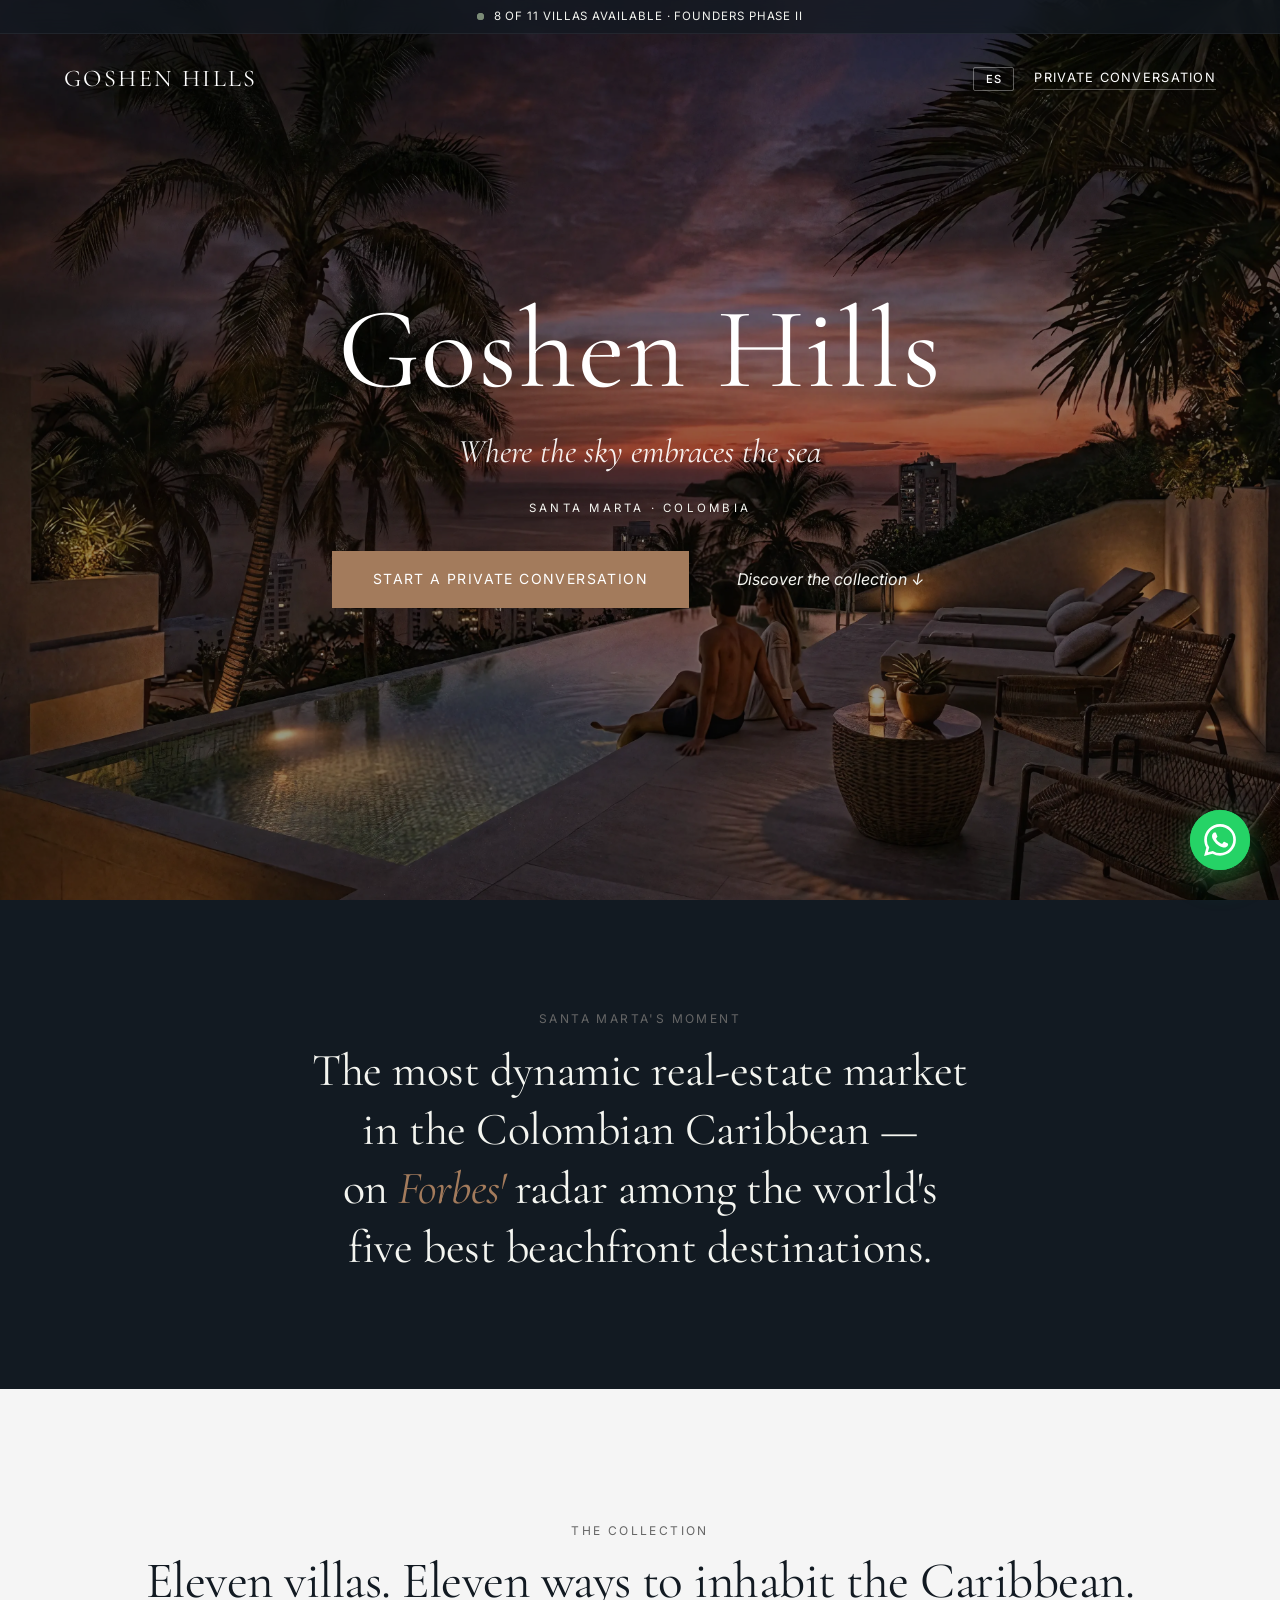
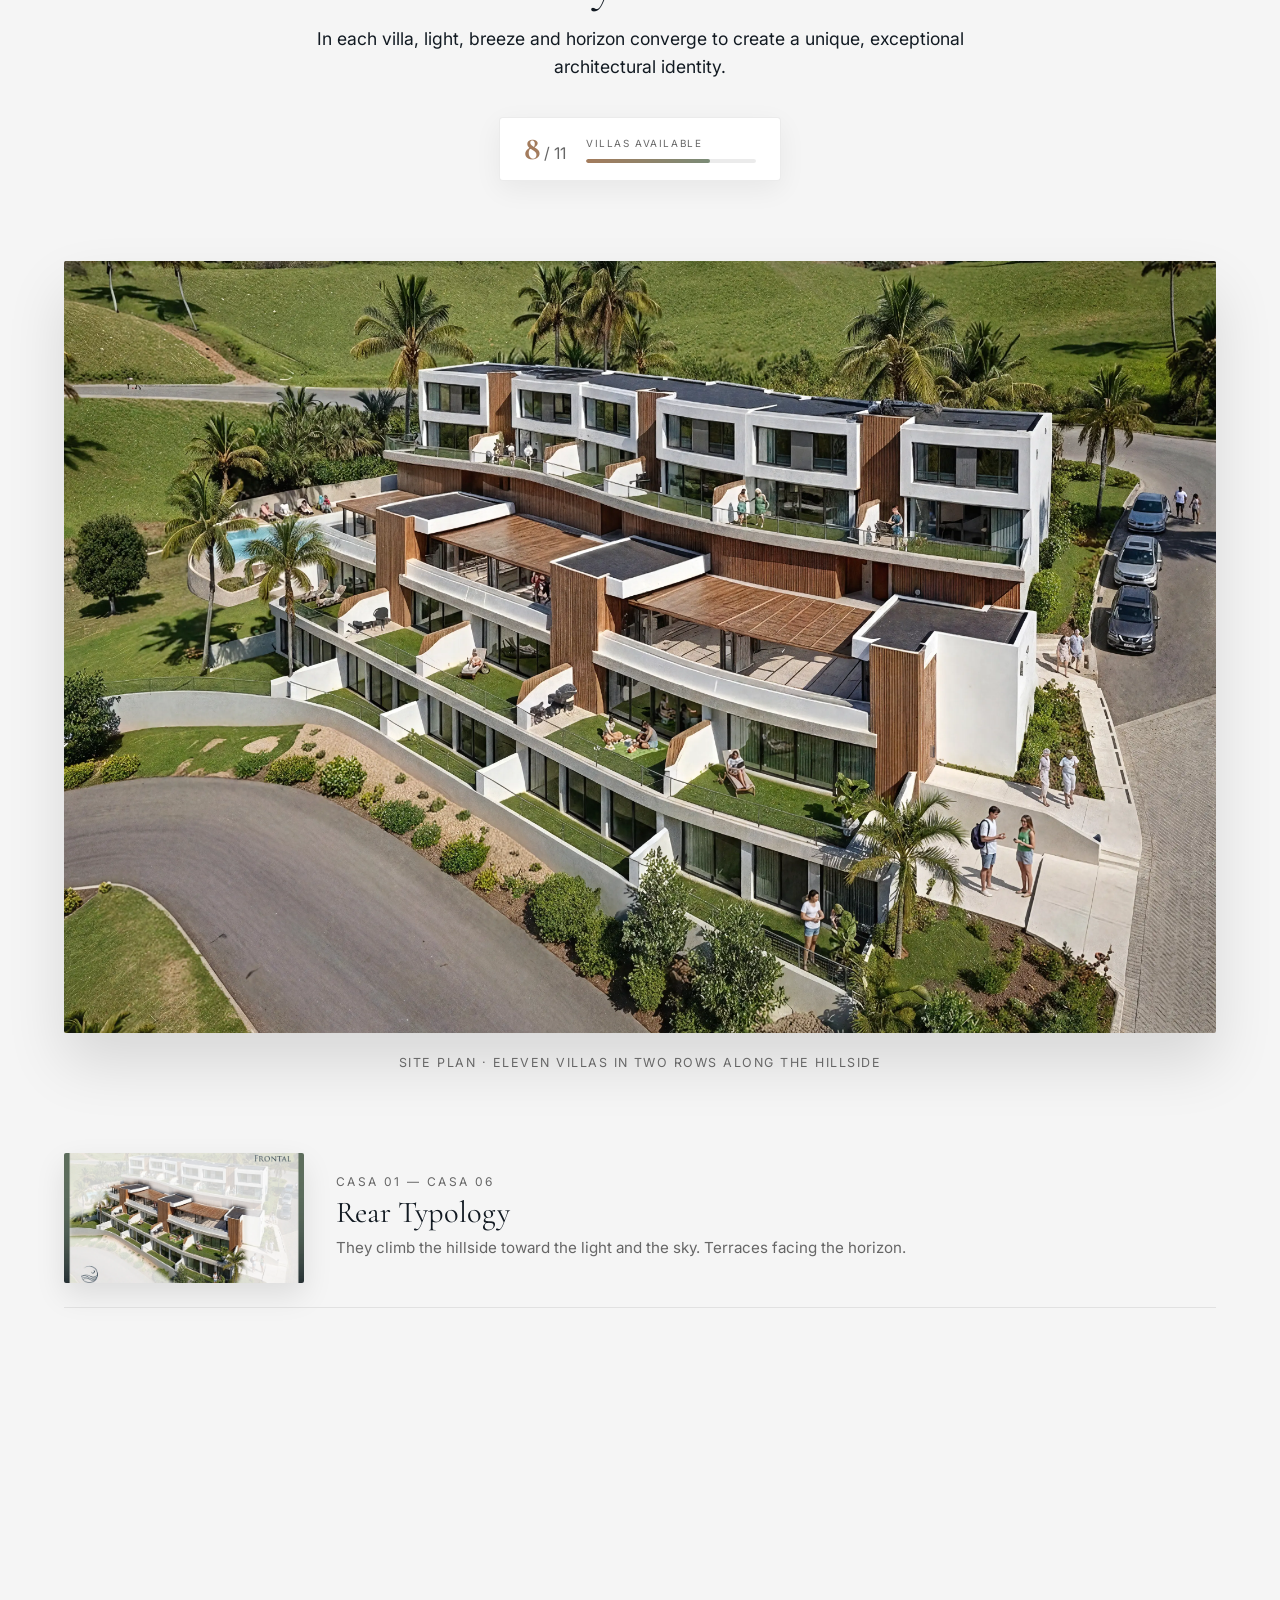
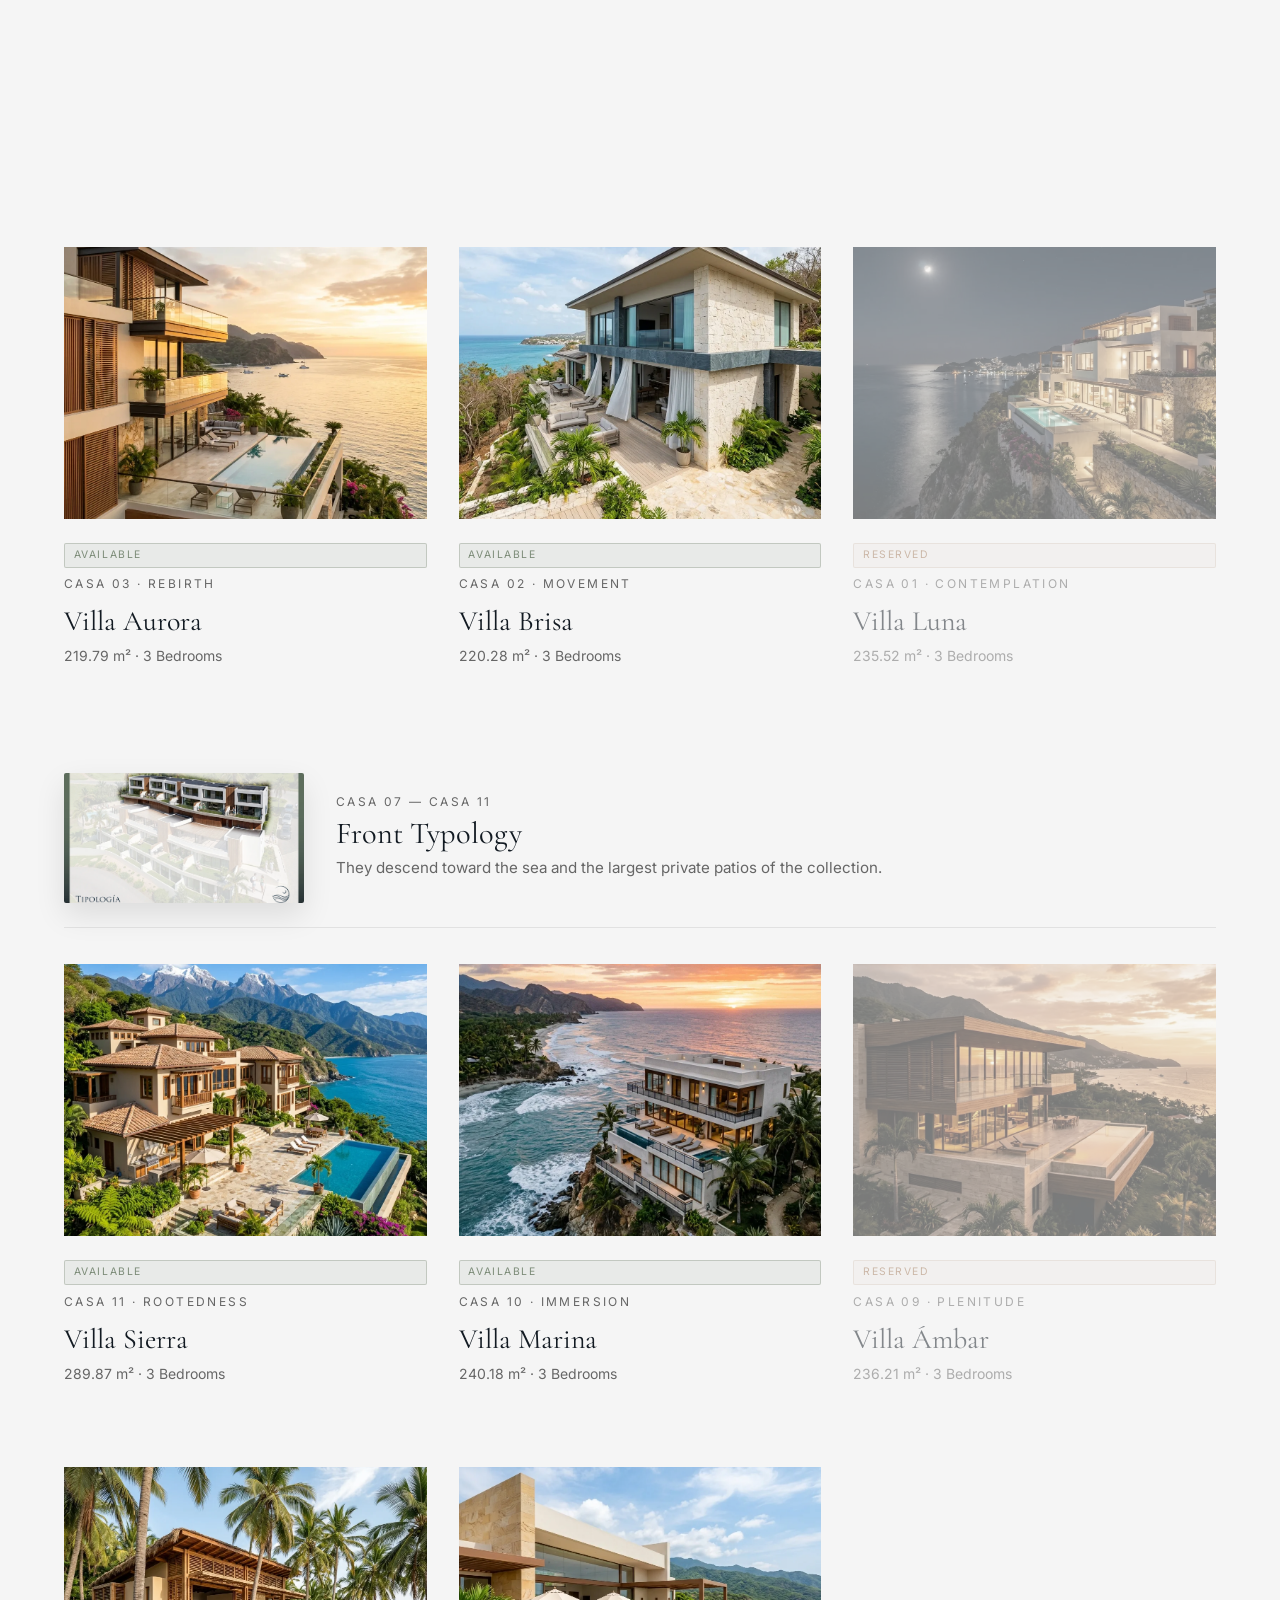
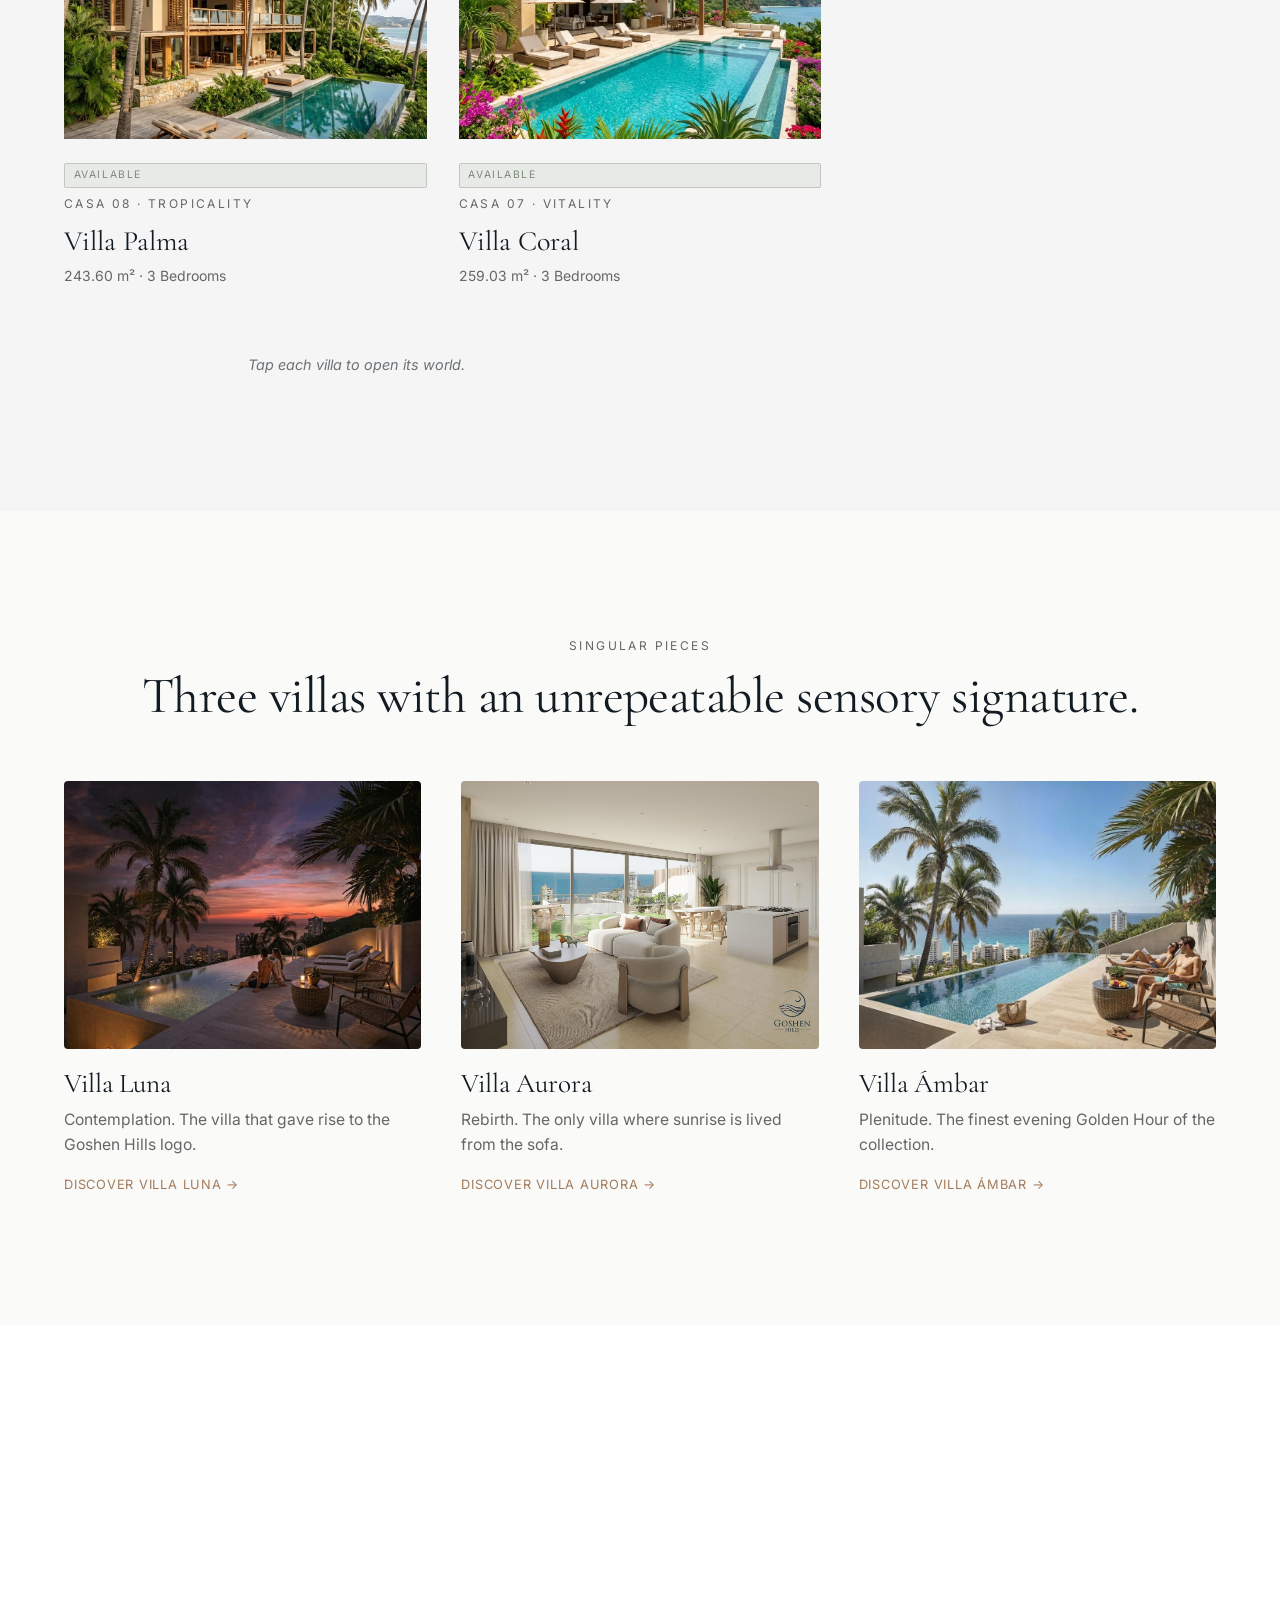
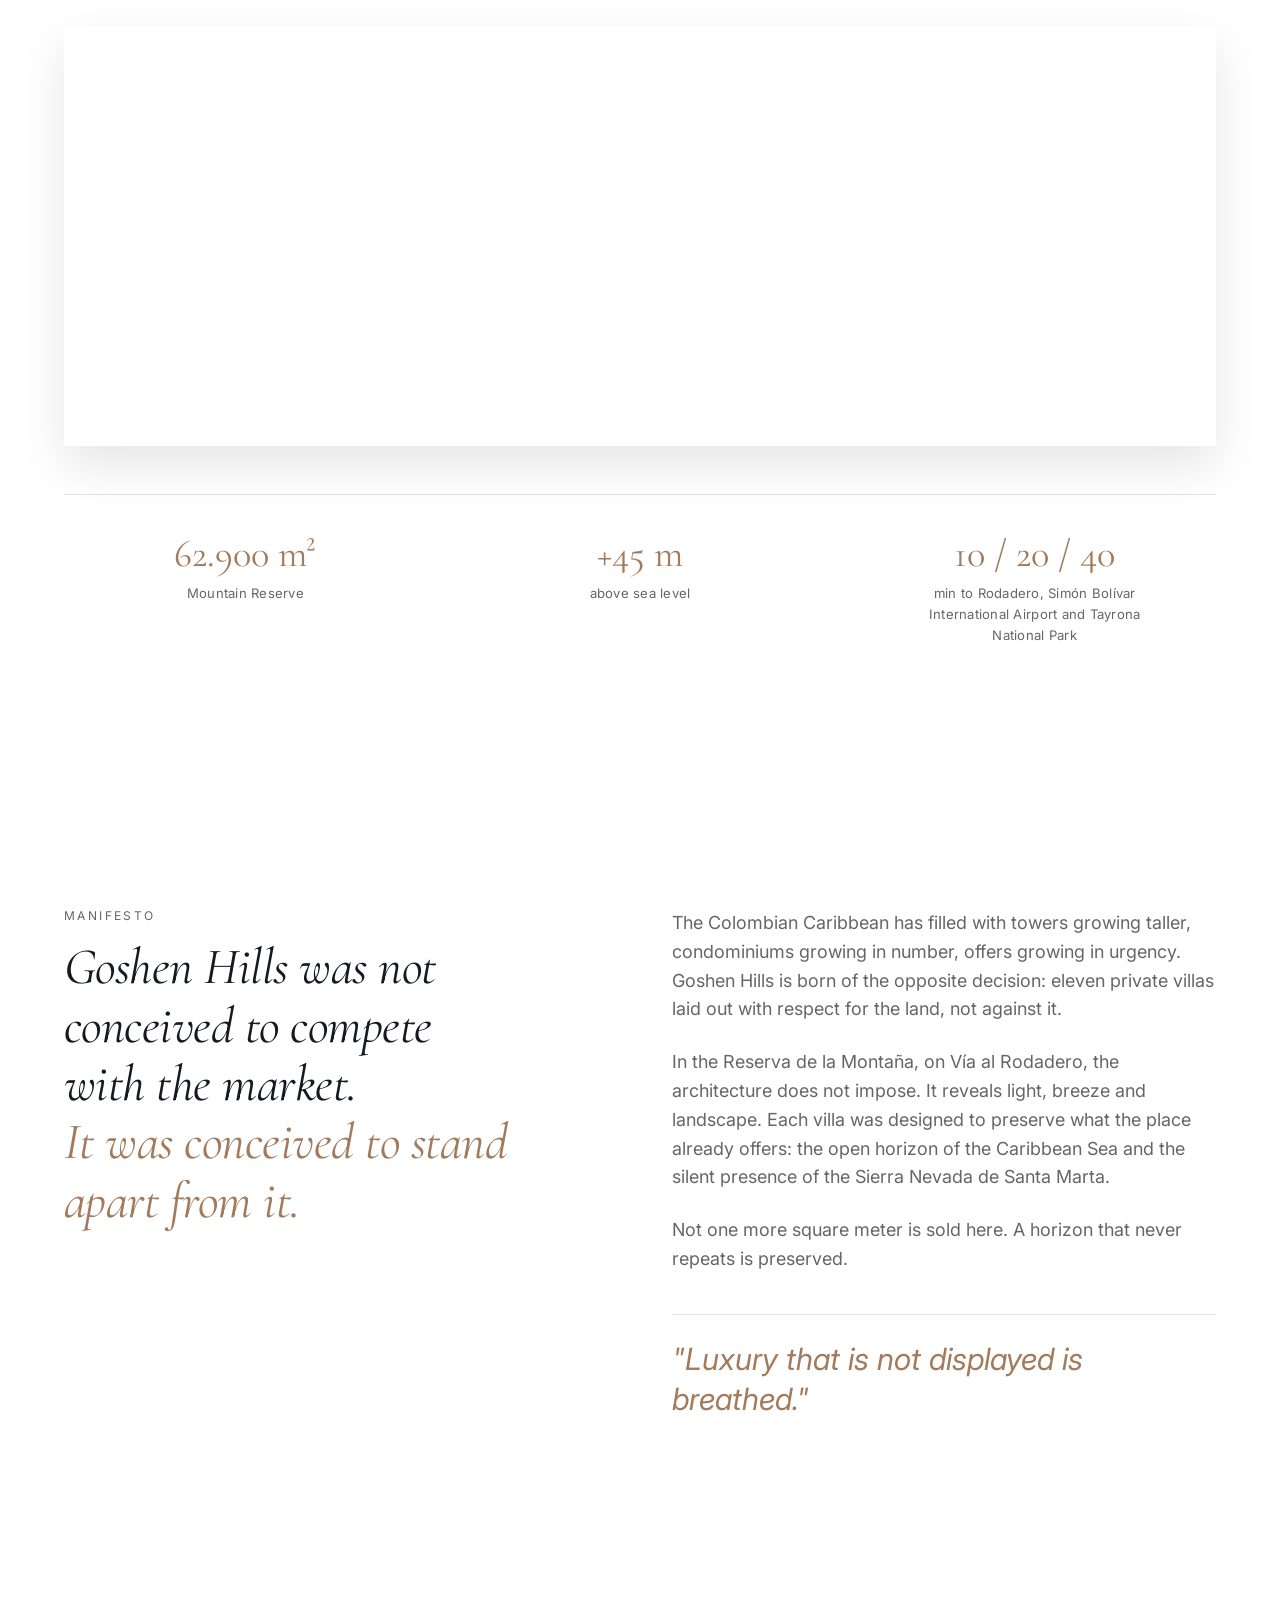
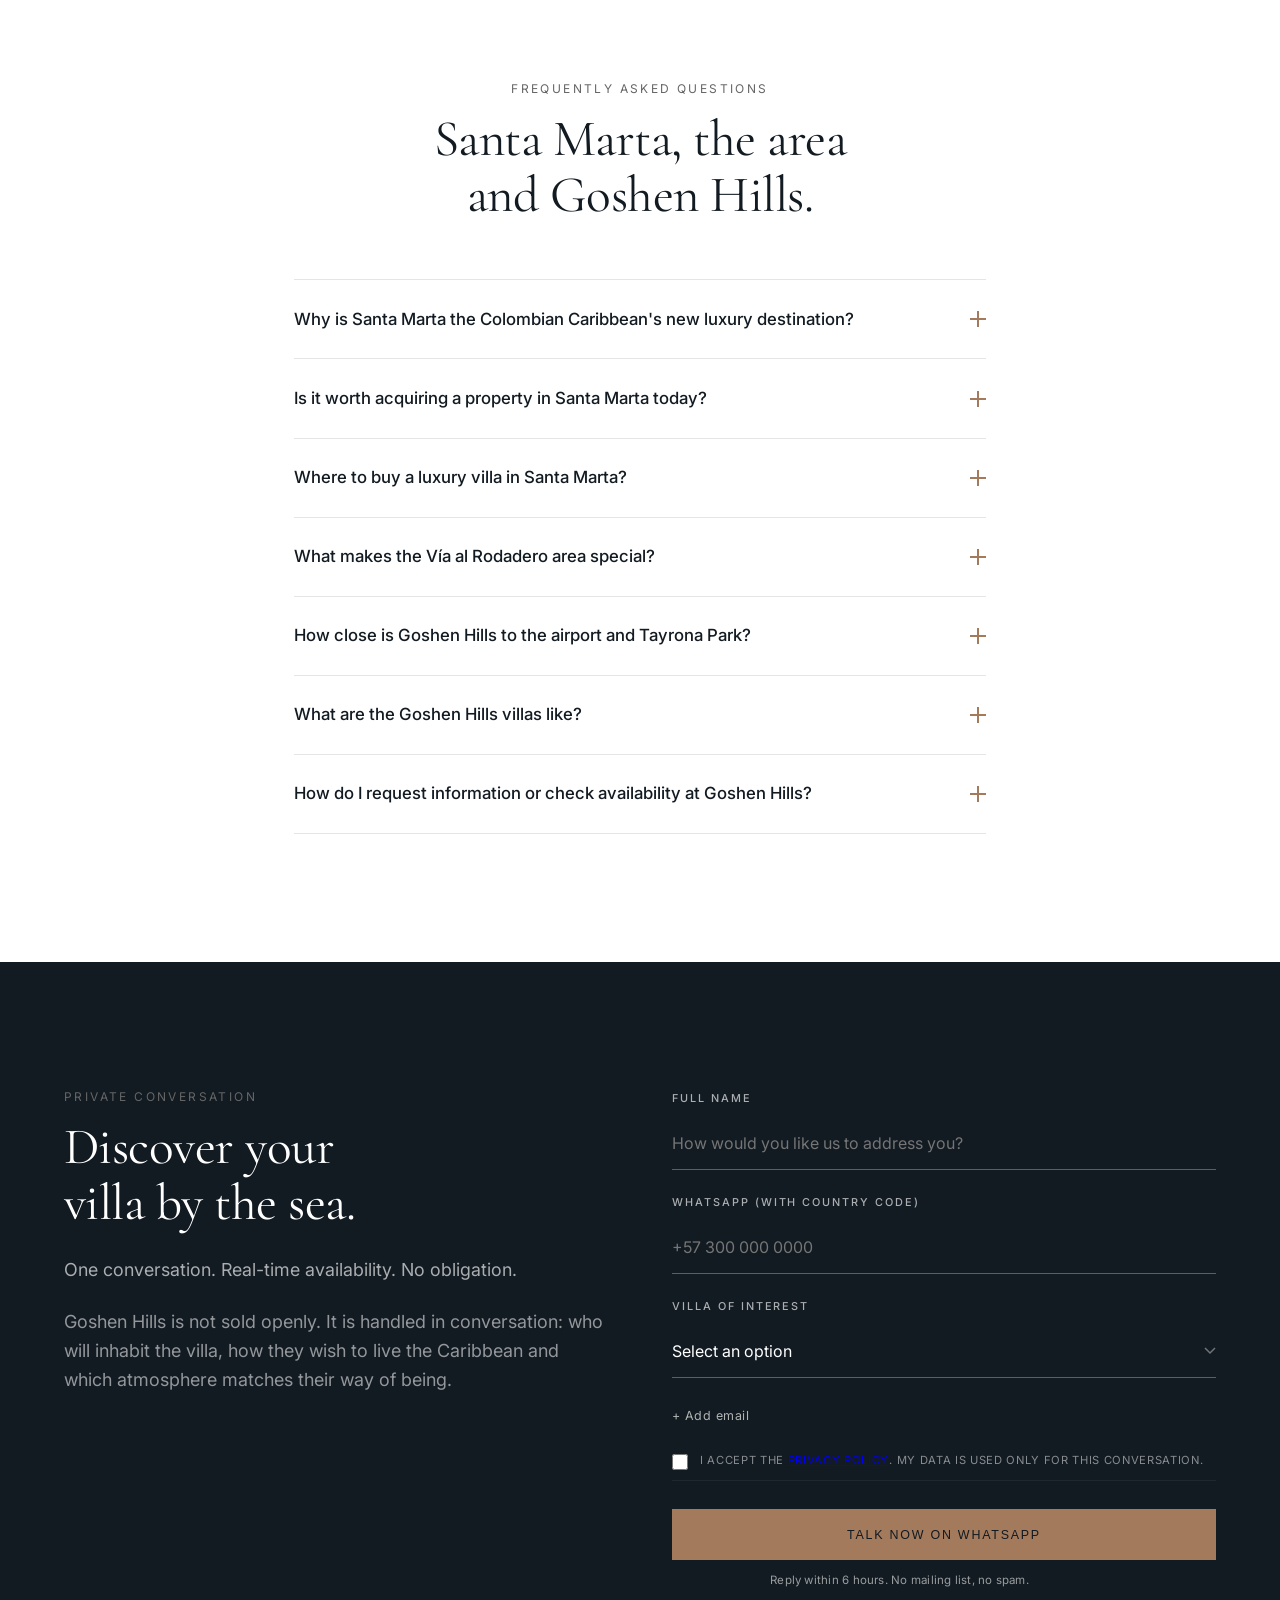
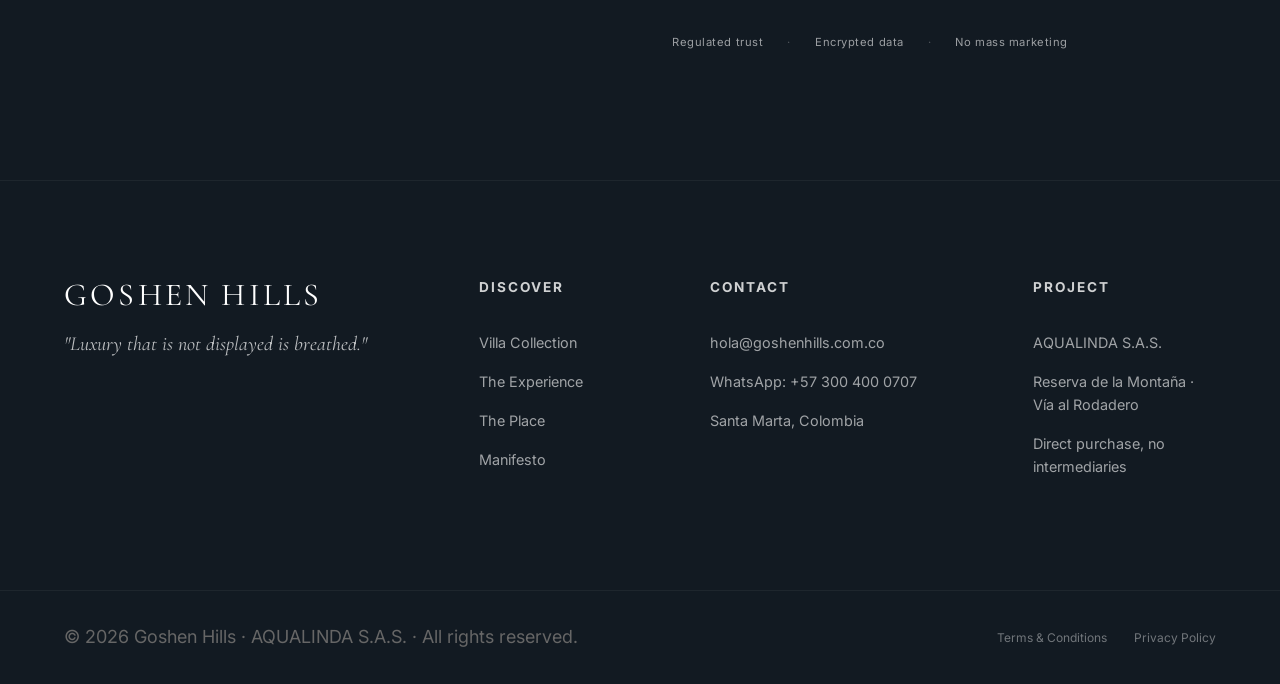
==== commit 9cdc3ea4: "Fix crítico: lightbox invisible bloqueaba TODOS los clics .lightbox inactivo tenía opacity:0 pero co" ====
--- a/index.html
+++ b/index.html
@@ -46,7 +46,7 @@
     rel="stylesheet">
 
   <link rel="preload" as="image" href="./assets/images/pool-night.webp" fetchpriority="high">
-  <link rel="stylesheet" href="./style.css?v=20260604b">
+  <link rel="stylesheet" href="./style.css?v=20260604c">
 
   <!-- Google Analytics 4 — reemplazar G-XXXXXXXXXX con el Measurement ID real -->
   <script async src="https://www.googletagmanager.com/gtag/js?id=G-XXXXXXXXXX"></script>
@@ -902,7 +902,7 @@
     <a class="lb-cta cta-whatsapp" id="lb-cta" data-cta="lightbox" href="https://wa.me/573004000707?text=Hola%2C%20estuve%20viendo%20las%20im%C3%A1genes%20de%20Goshen%20Hills%20y%20quisiera%20m%C3%A1s%20informaci%C3%B3n." target="_blank" rel="noopener noreferrer" data-i18n="lb_cta">Conversar sobre Goshen Hills →</a>
   </div>
 
-  <script src="./app.js?v=20260604b"></script>
+  <script src="./app.js?v=20260604c"></script>
 </body>
 
 </html>
--- a/style.css
+++ b/style.css
@@ -1751,9 +1751,10 @@
   position: fixed; inset: 0; z-index: 1500;
   display: flex; flex-direction: column; align-items: center; justify-content: center;
   background: rgba(11, 16, 24, 0.96); backdrop-filter: blur(6px);
-  opacity: 0; transition: opacity 0.3s var(--ease-out); padding: 4.5rem 1rem 1rem;
-}
-.lightbox.open { opacity: 1; }
+  opacity: 0; visibility: hidden; pointer-events: none;
+  transition: opacity 0.3s var(--ease-out), visibility 0.3s var(--ease-out); padding: 4.5rem 1rem 1rem;
+}
+.lightbox.open { opacity: 1; visibility: visible; pointer-events: auto; }
 .lb-stage { display: flex; flex-direction: column; align-items: center; max-width: 92vw; }
 .lb-imgwrap { display: flex; align-items: center; justify-content: center; }
 .lb-img { max-width: 90vw; max-height: 78vh; object-fit: contain; border-radius: 3px; transition: opacity 0.2s var(--ease-out); animation: lbIn 0.3s var(--ease-out); }
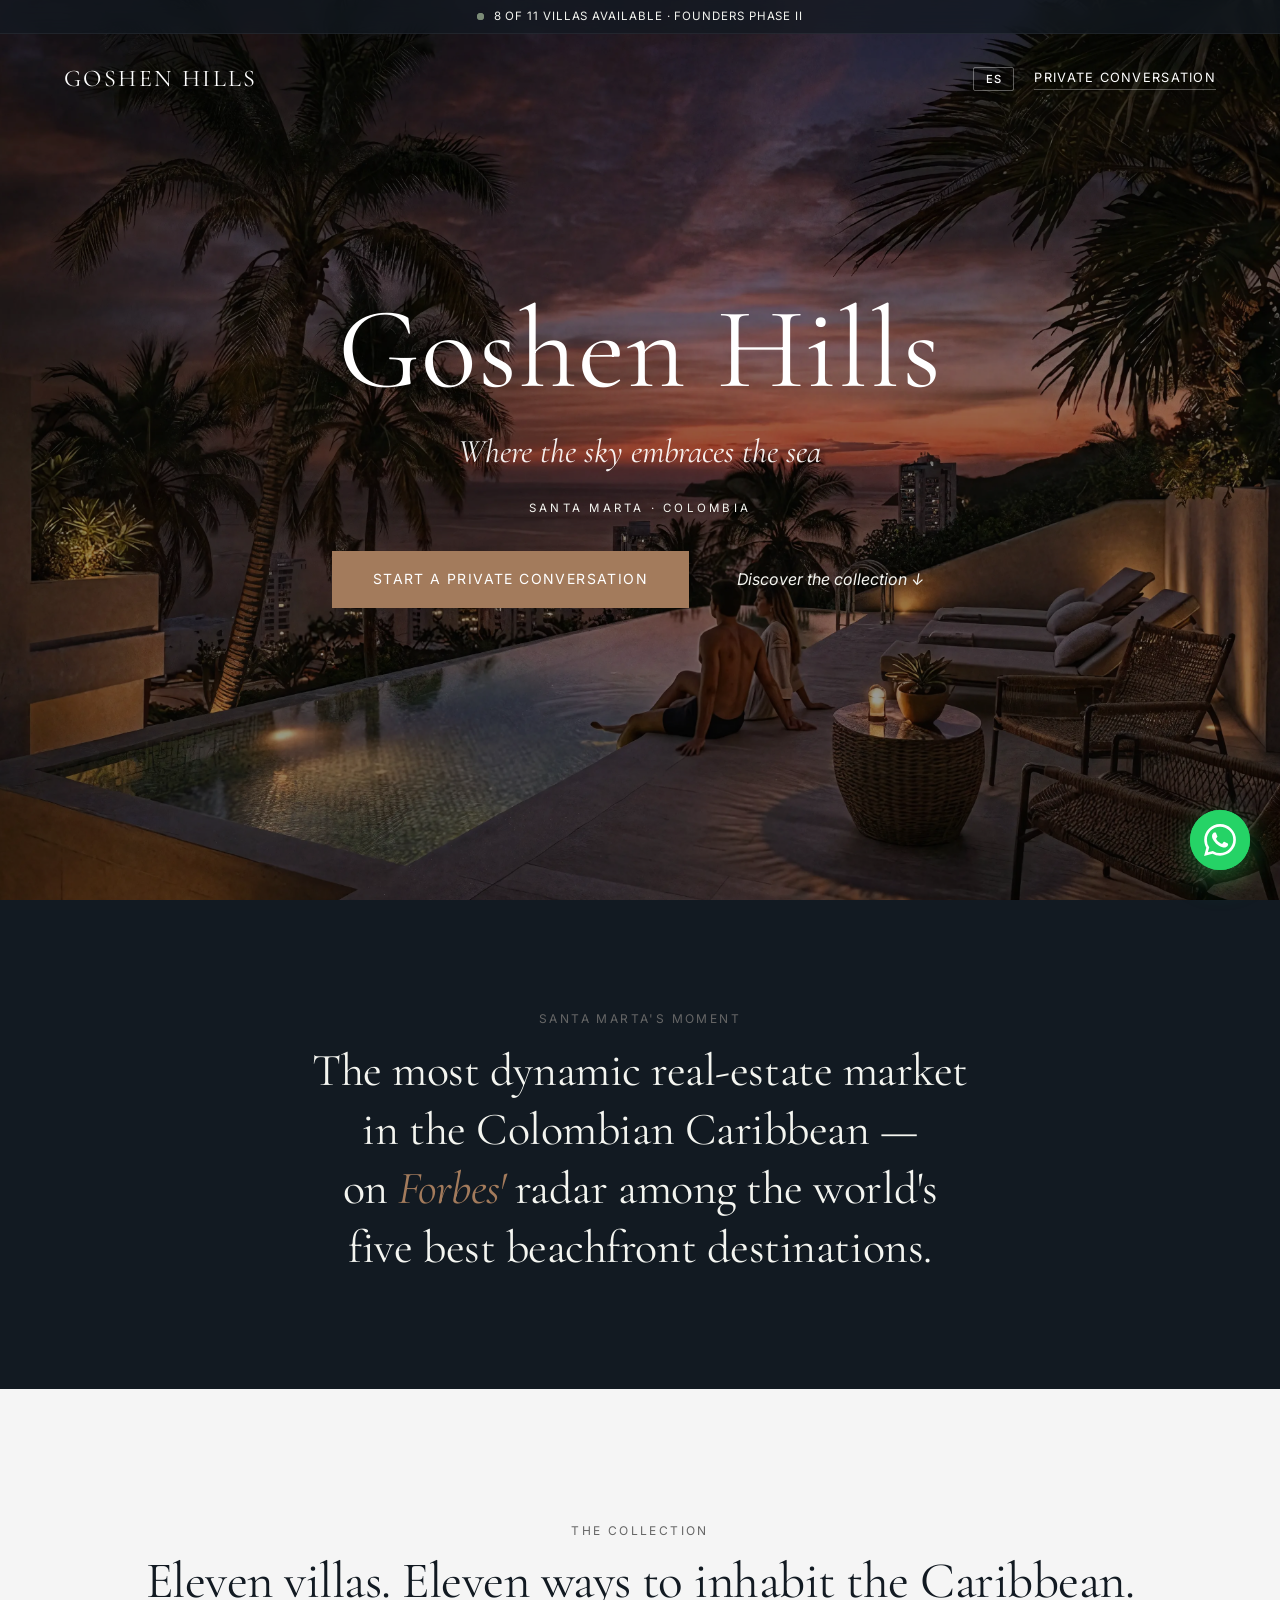
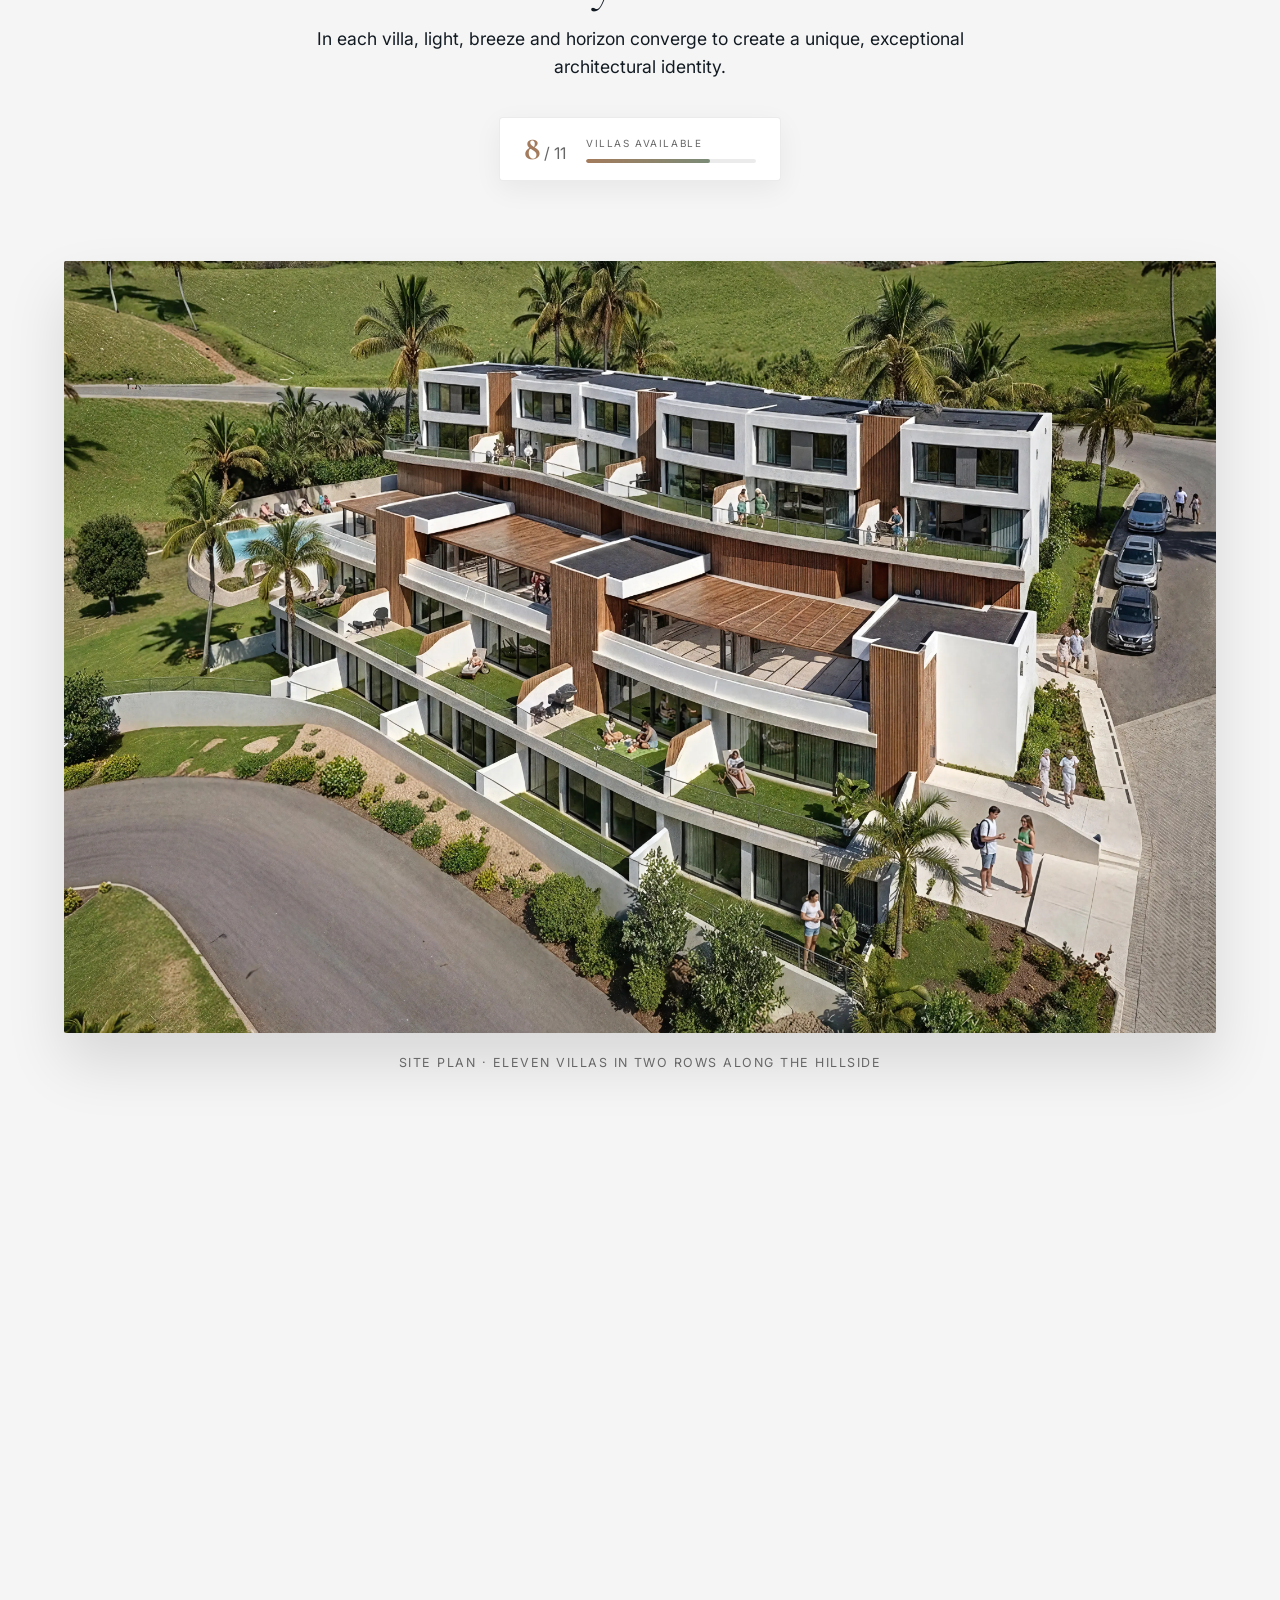
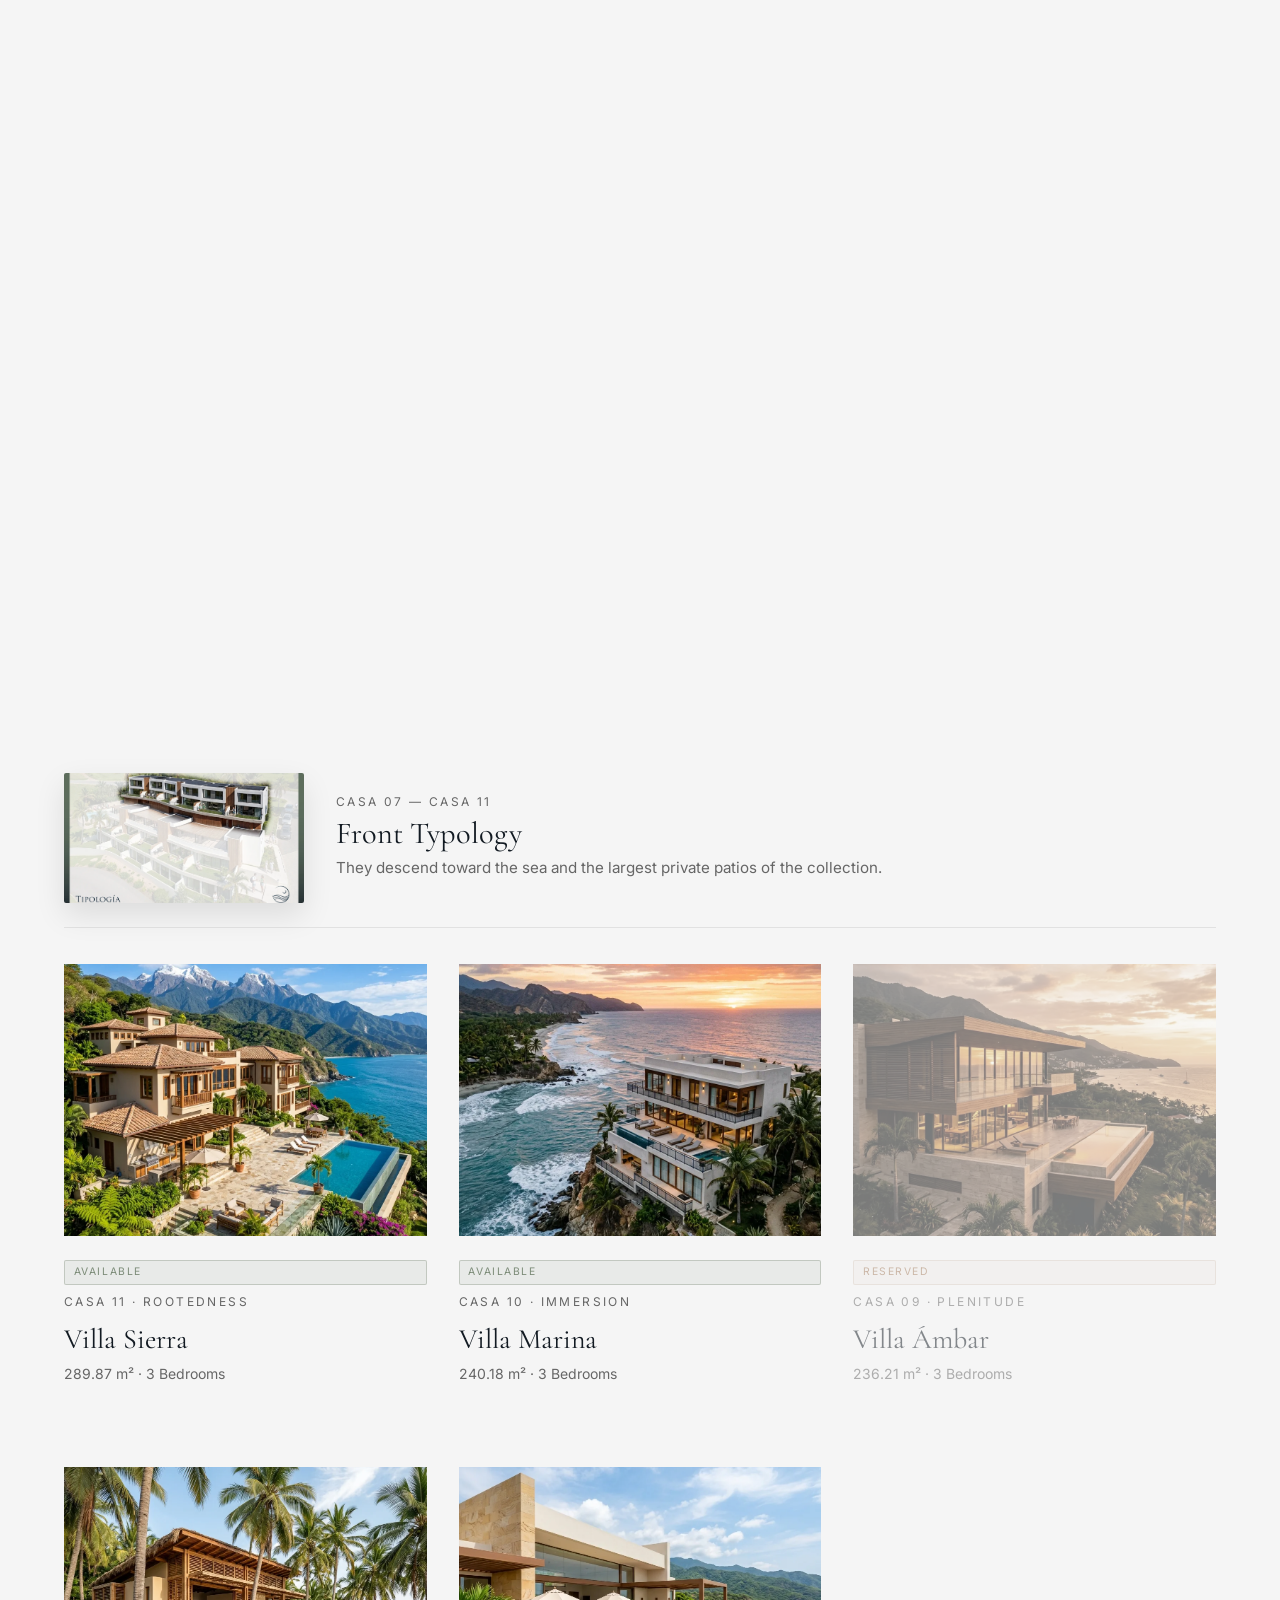
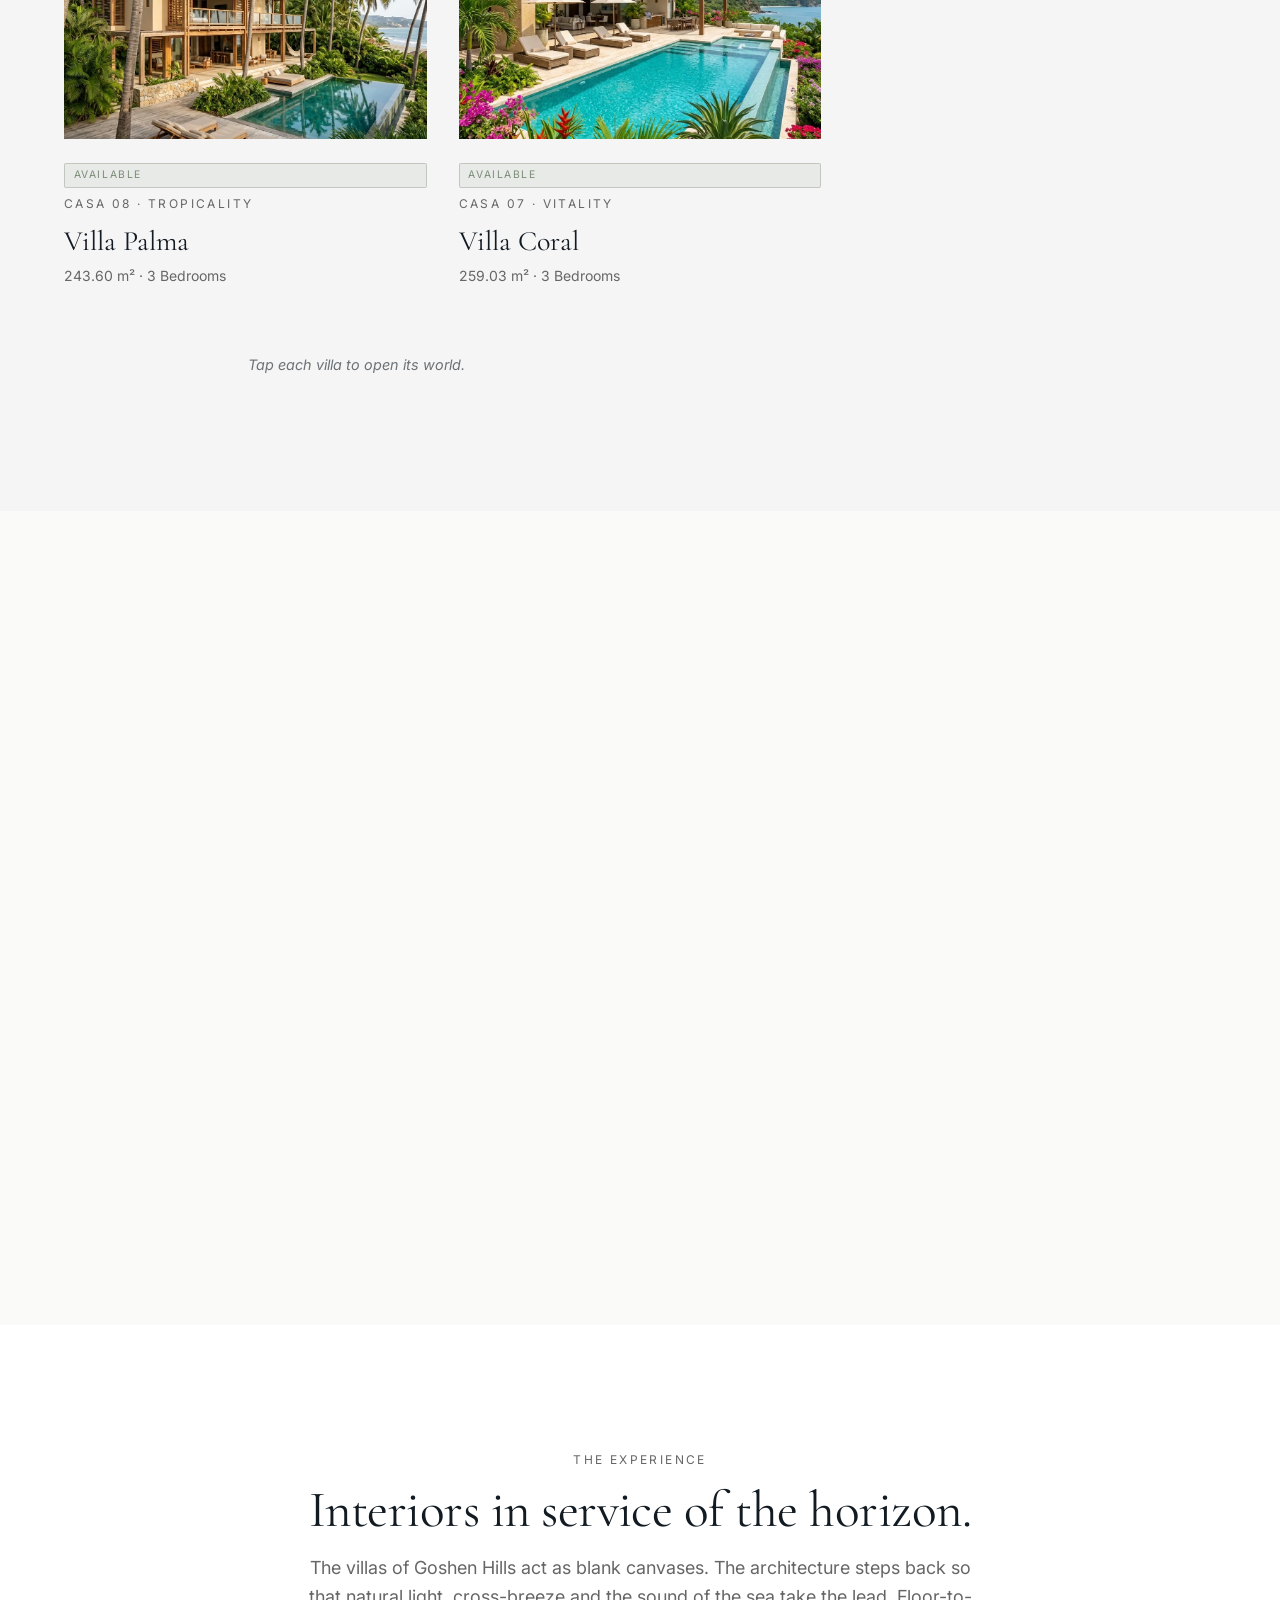
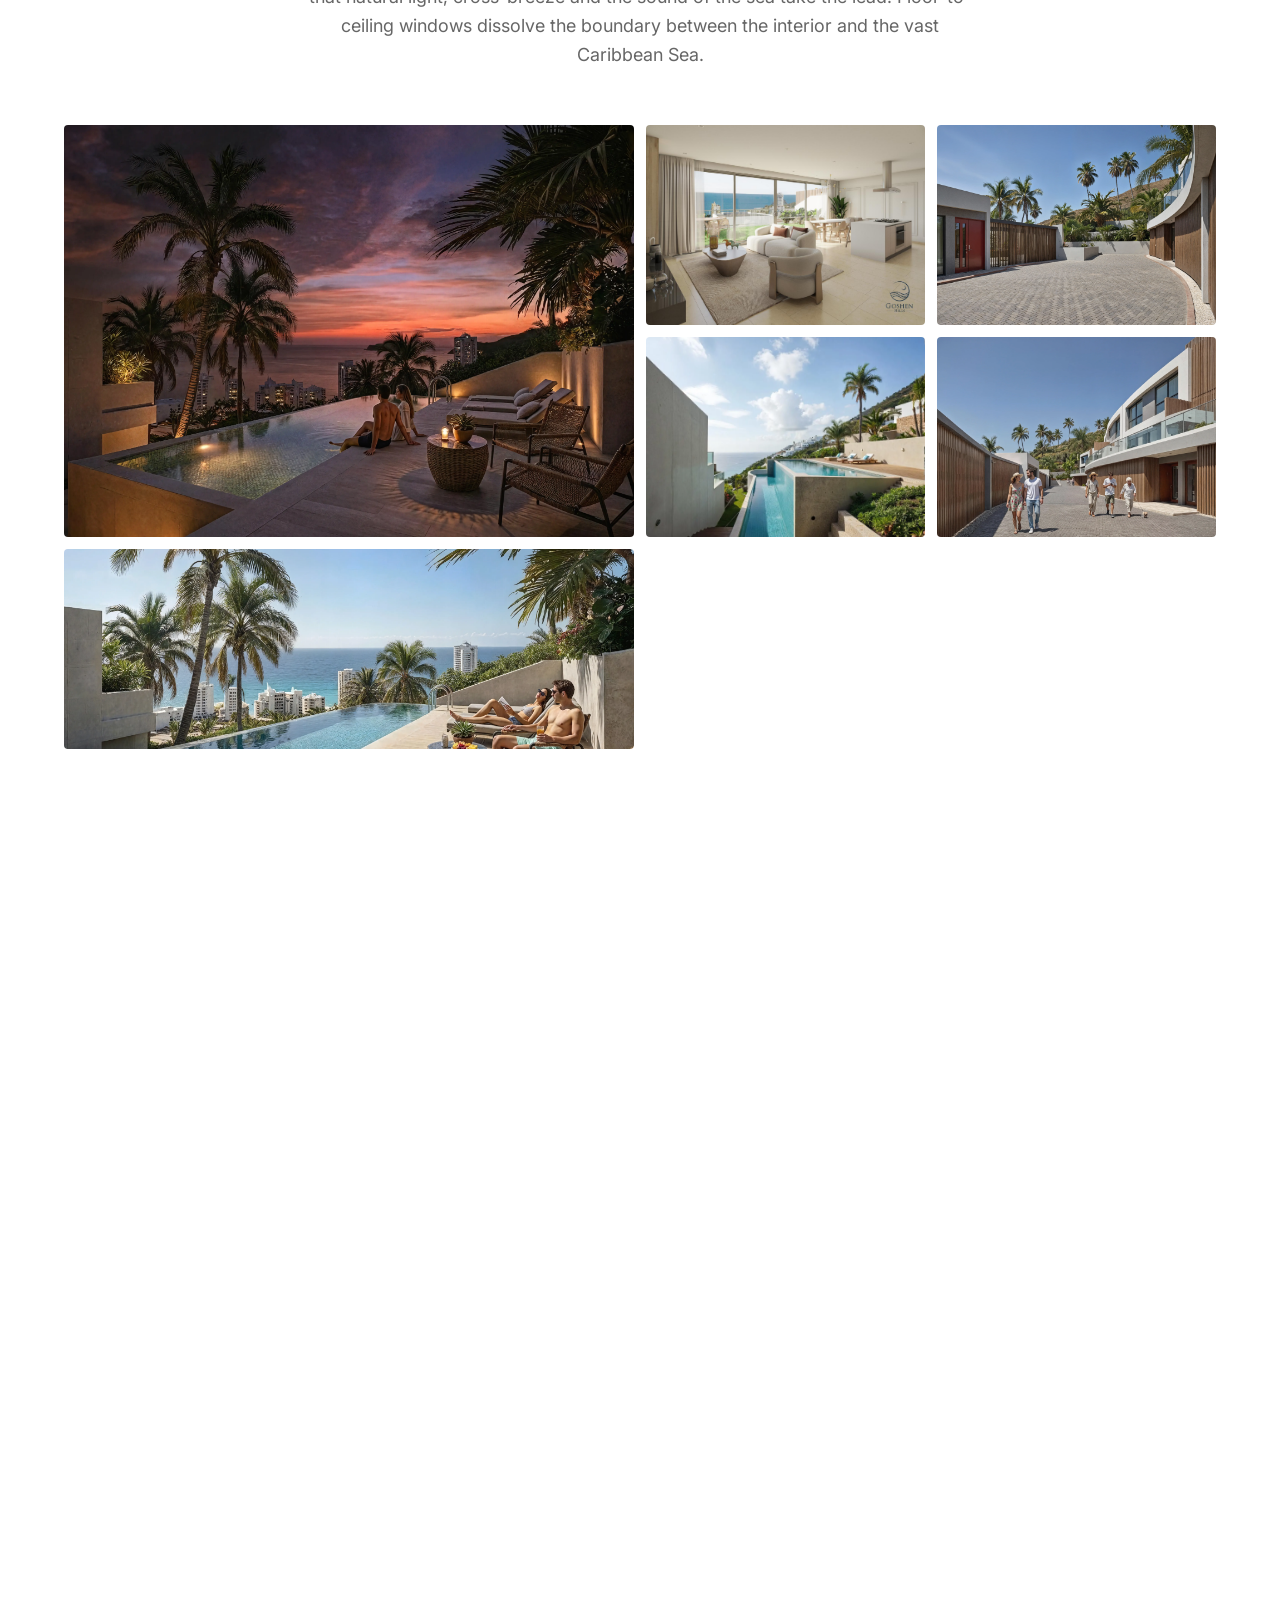
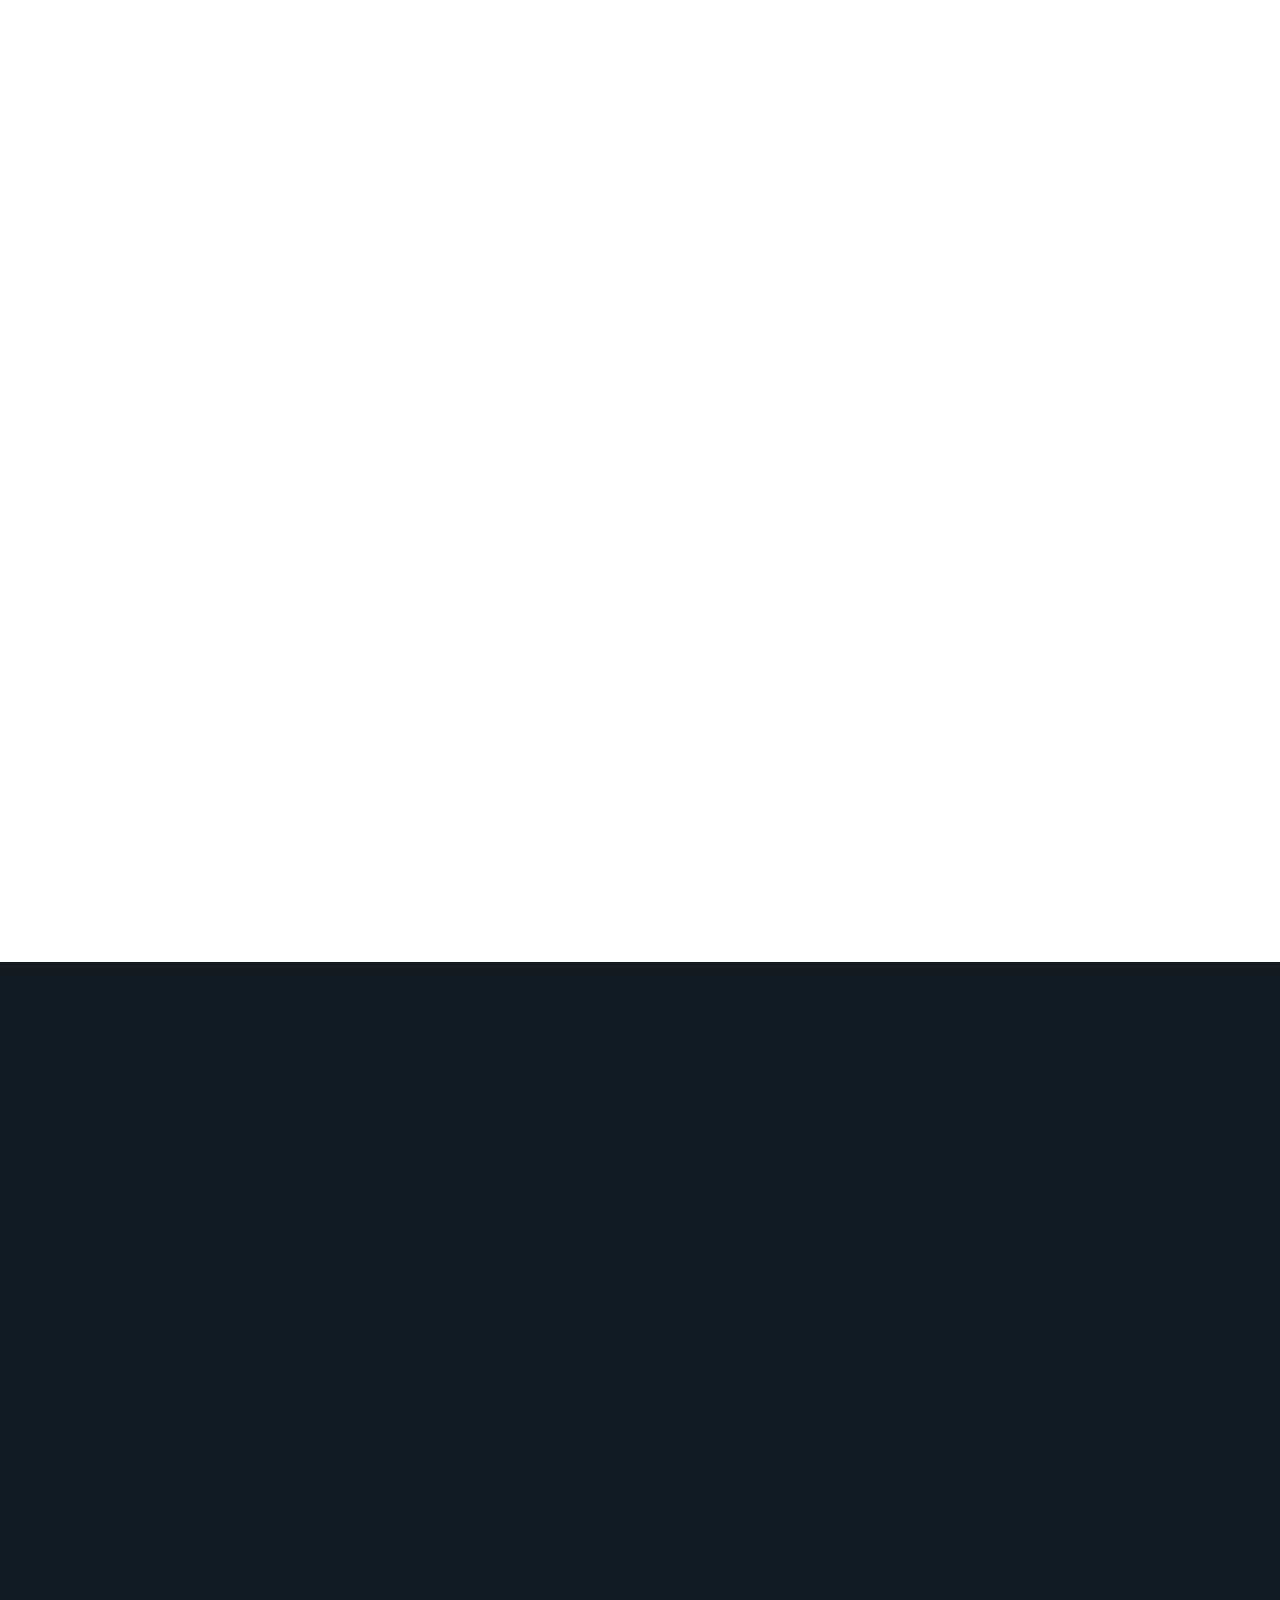
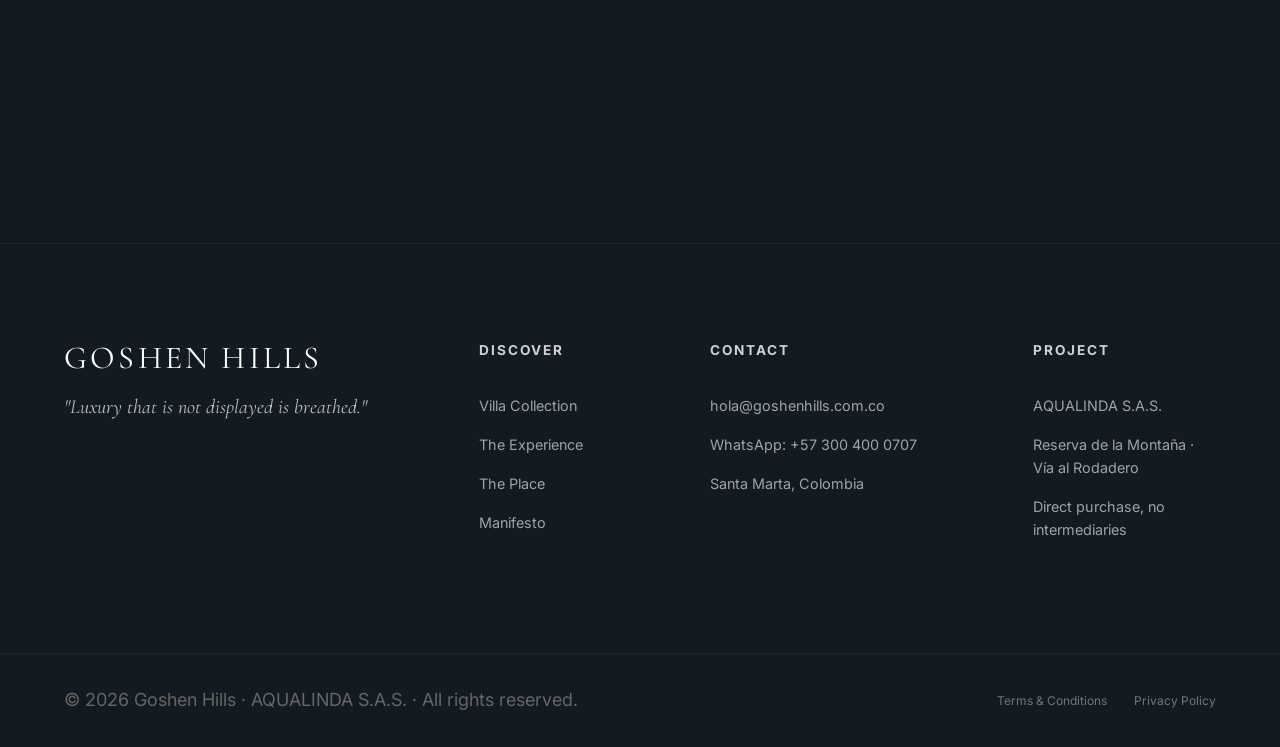
==== commit f3127ec9: "Formulario: correo obligatorio y envío por email (mailto) en vez de WhatsApp - Correo electrónico ah" ====
--- a/index.html
+++ b/index.html
@@ -46,7 +46,7 @@
     rel="stylesheet">
 
   <link rel="preload" as="image" href="./assets/images/pool-night.webp" fetchpriority="high">
-  <link rel="stylesheet" href="./style.css?v=20260604c">
+  <link rel="stylesheet" href="./style.css?v=20260604d">
 
   <!-- Google Analytics 4 — reemplazar G-XXXXXXXXXX con el Measurement ID real -->
   <script async src="https://www.googletagmanager.com/gtag/js?id=G-XXXXXXXXXX"></script>
@@ -724,10 +724,9 @@
                 <option value="Sin decidir aún" data-i18n="form_villa_undecided">Aún no lo he decidido — recomiéndenme</option>
               </select>
             </div>
-            <button type="button" class="form-email-toggle" id="email-toggle" aria-expanded="false" aria-controls="email-group" data-i18n="form_email_toggle">+ Añadir correo</button>
-            <div class="form-group" id="email-group" hidden>
+            <div class="form-group" id="email-group">
               <label class="form-label" for="email" data-i18n="form_email">CORREO ELECTRÓNICO</label>
-              <input type="email" id="email" name="email" class="form-input" placeholder="Para enviarle el dossier privado" data-i18n-ph="form_email_ph">
+              <input type="email" id="email" name="email" class="form-input" placeholder="Para enviarle el dossier privado" data-i18n-ph="form_email_ph" required>
             </div>
             <div class="form-checks">
               <label class="form-check">
@@ -735,7 +734,7 @@
                 <span data-i18n-html="form_check1">Acepto la <a href="./privacidad.html" target="_blank" rel="noopener">política de privacidad</a>. Mis datos solo se usan para esta conversación.</span>
               </label>
             </div>
-            <button type="submit" class="btn-primary form-btn w-full" style="background-color: var(--cedar-bronze); border-color: var(--cedar-bronze); margin-top: 1.25rem; padding: 1.1rem;" data-i18n="form_submit">Conversar ahora por WhatsApp</button>
+            <button type="submit" class="btn-primary form-btn w-full" style="background-color: var(--cedar-bronze); border-color: var(--cedar-bronze); margin-top: 1.25rem; padding: 1.1rem;" data-i18n="form_submit">Solicitar información por correo</button>
             <p class="form-microcopy" data-i18n="form_microcopy">Respuesta en menos de 6 horas. Sin lista de correo, sin spam.</p>
             <p id="form-msg" class="form-msg"></p>
             <div class="trust-badges">
@@ -902,7 +901,7 @@
     <a class="lb-cta cta-whatsapp" id="lb-cta" data-cta="lightbox" href="https://wa.me/573004000707?text=Hola%2C%20estuve%20viendo%20las%20im%C3%A1genes%20de%20Goshen%20Hills%20y%20quisiera%20m%C3%A1s%20informaci%C3%B3n." target="_blank" rel="noopener noreferrer" data-i18n="lb_cta">Conversar sobre Goshen Hills →</a>
   </div>
 
-  <script src="./app.js?v=20260604c"></script>
+  <script src="./app.js?v=20260604d"></script>
 </body>
 
 </html>
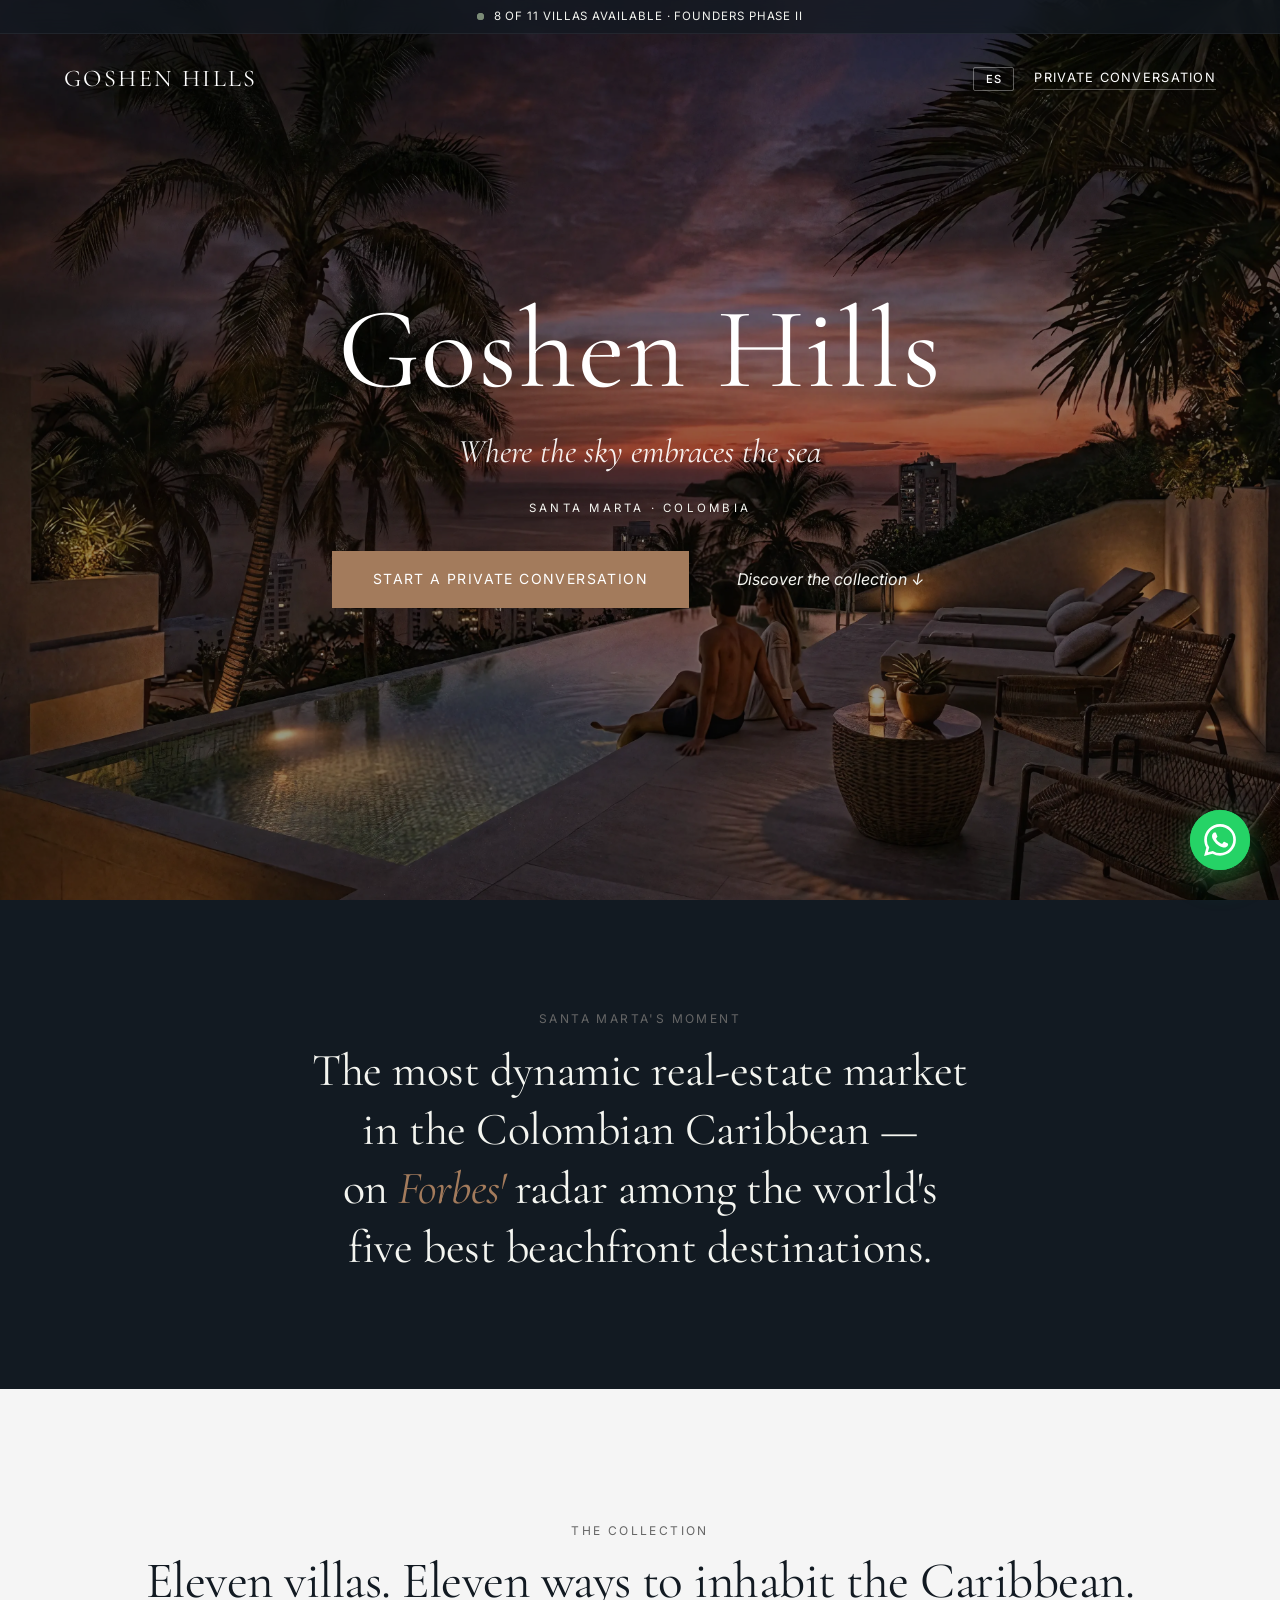
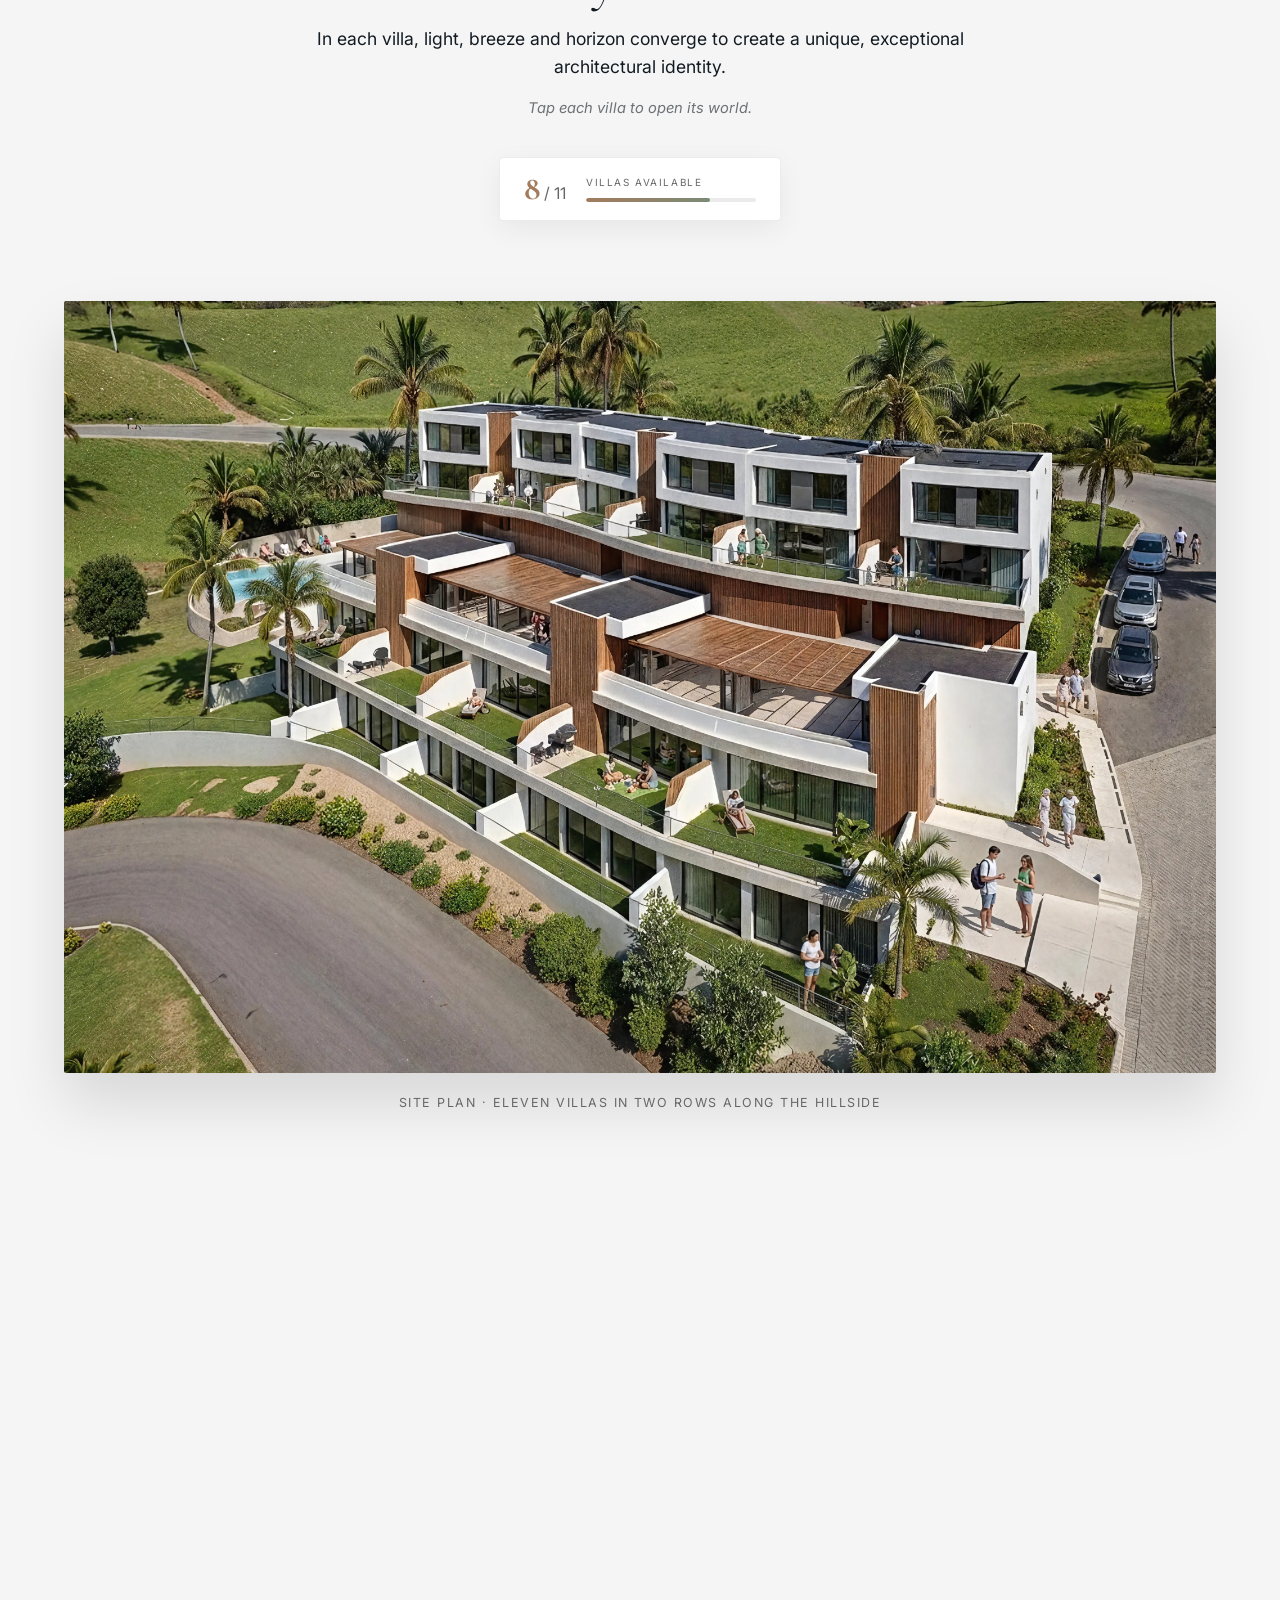
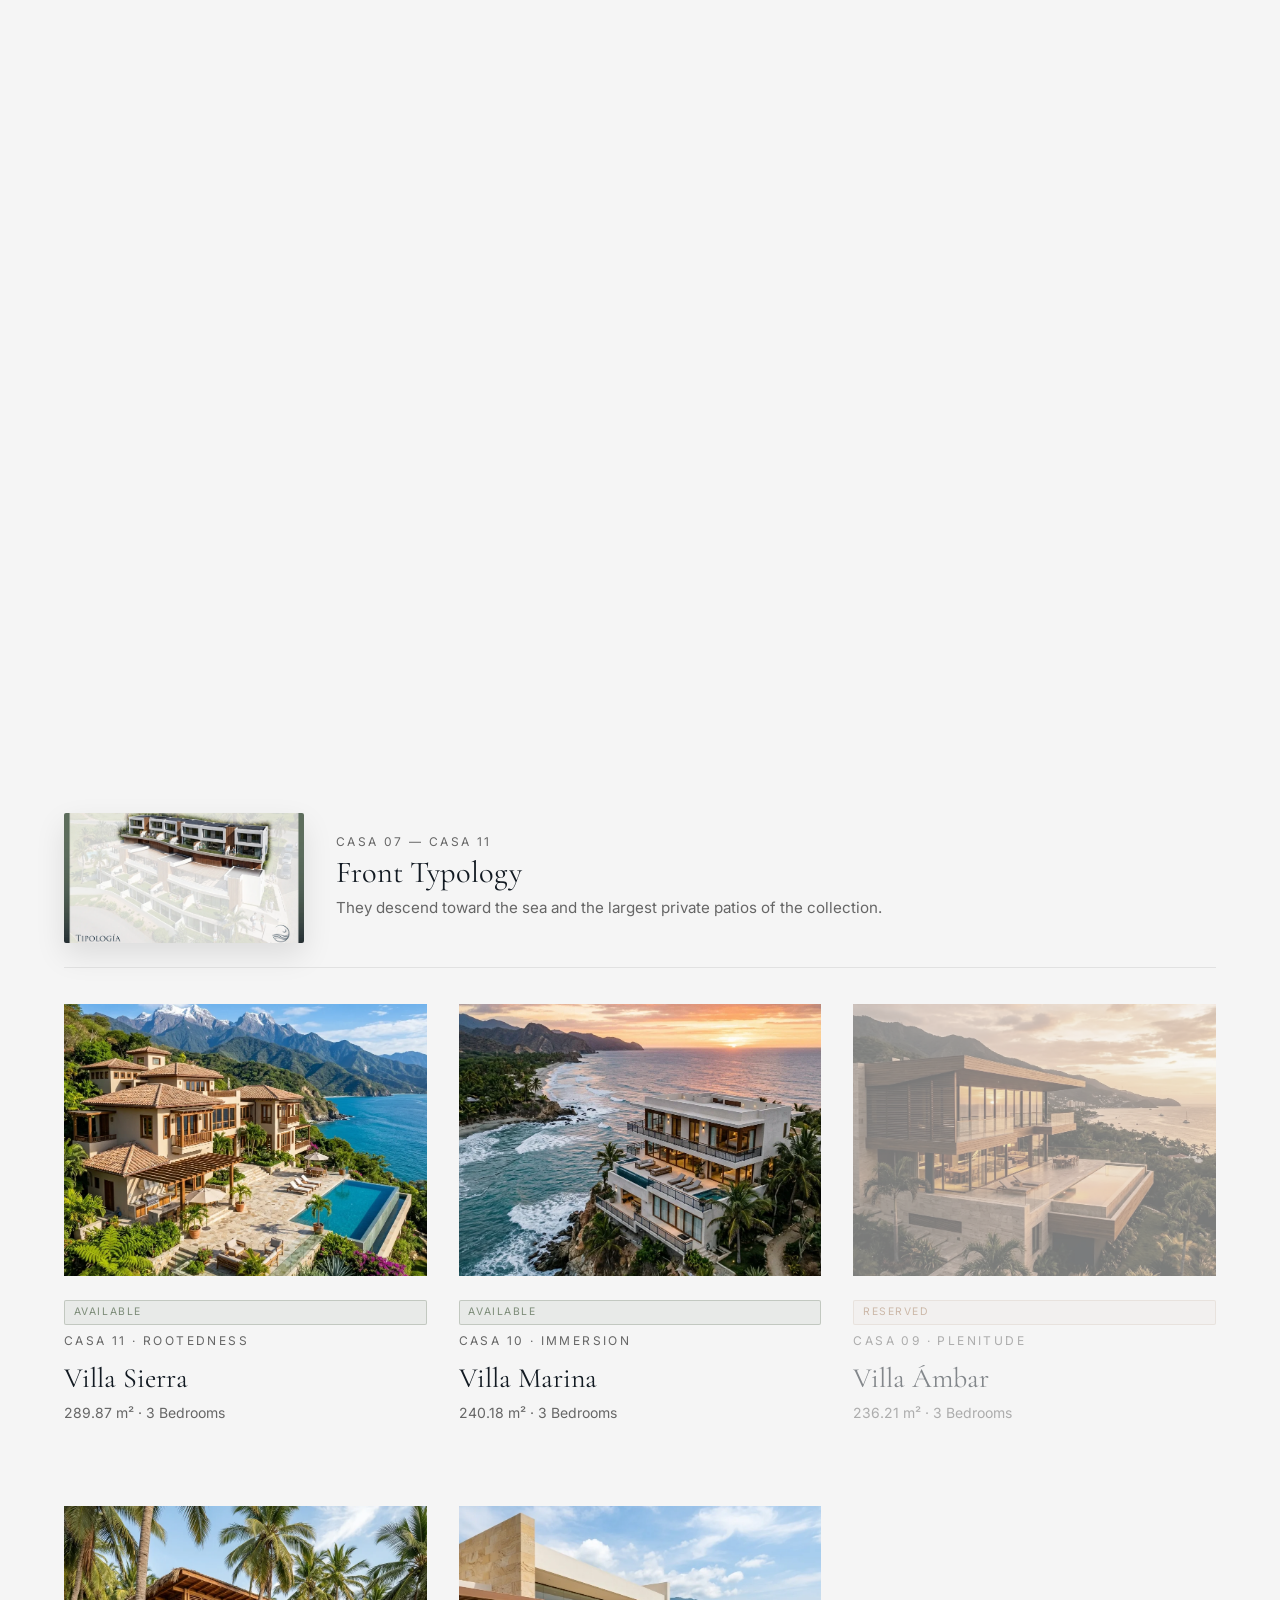
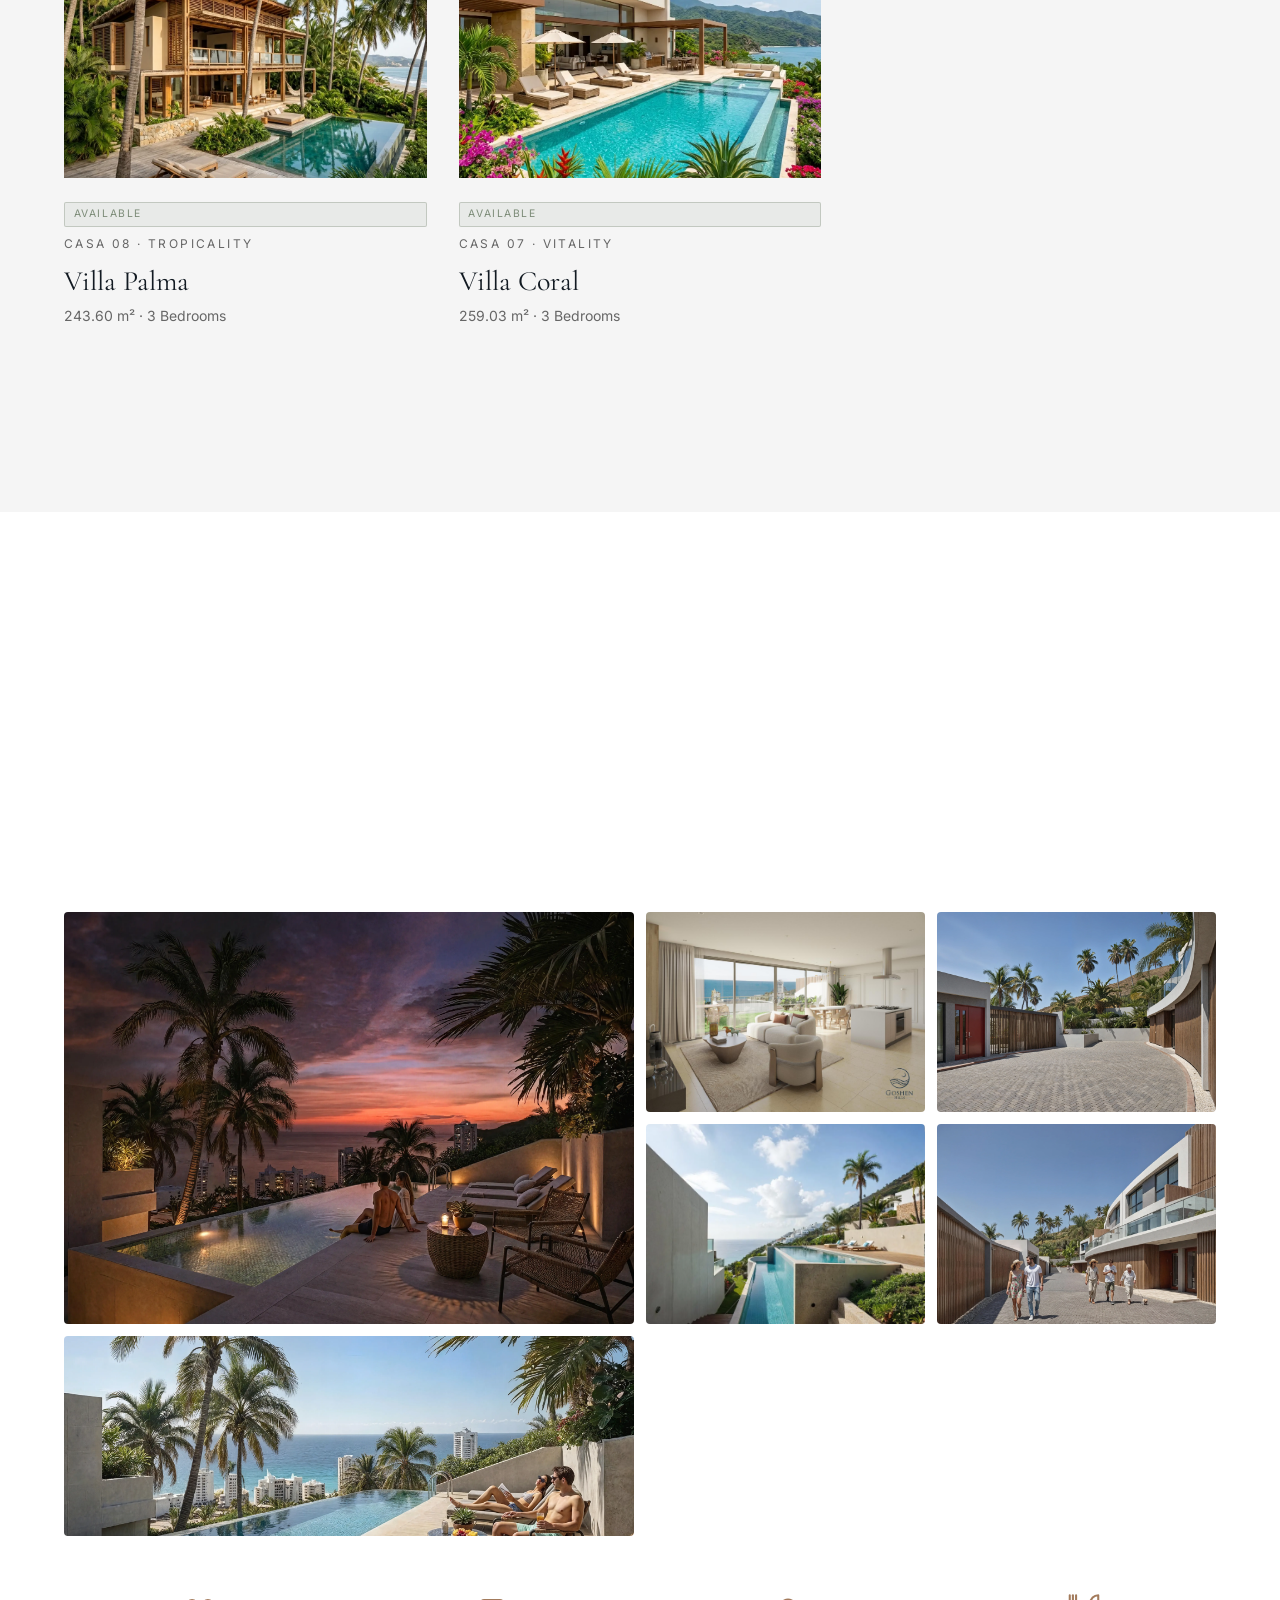
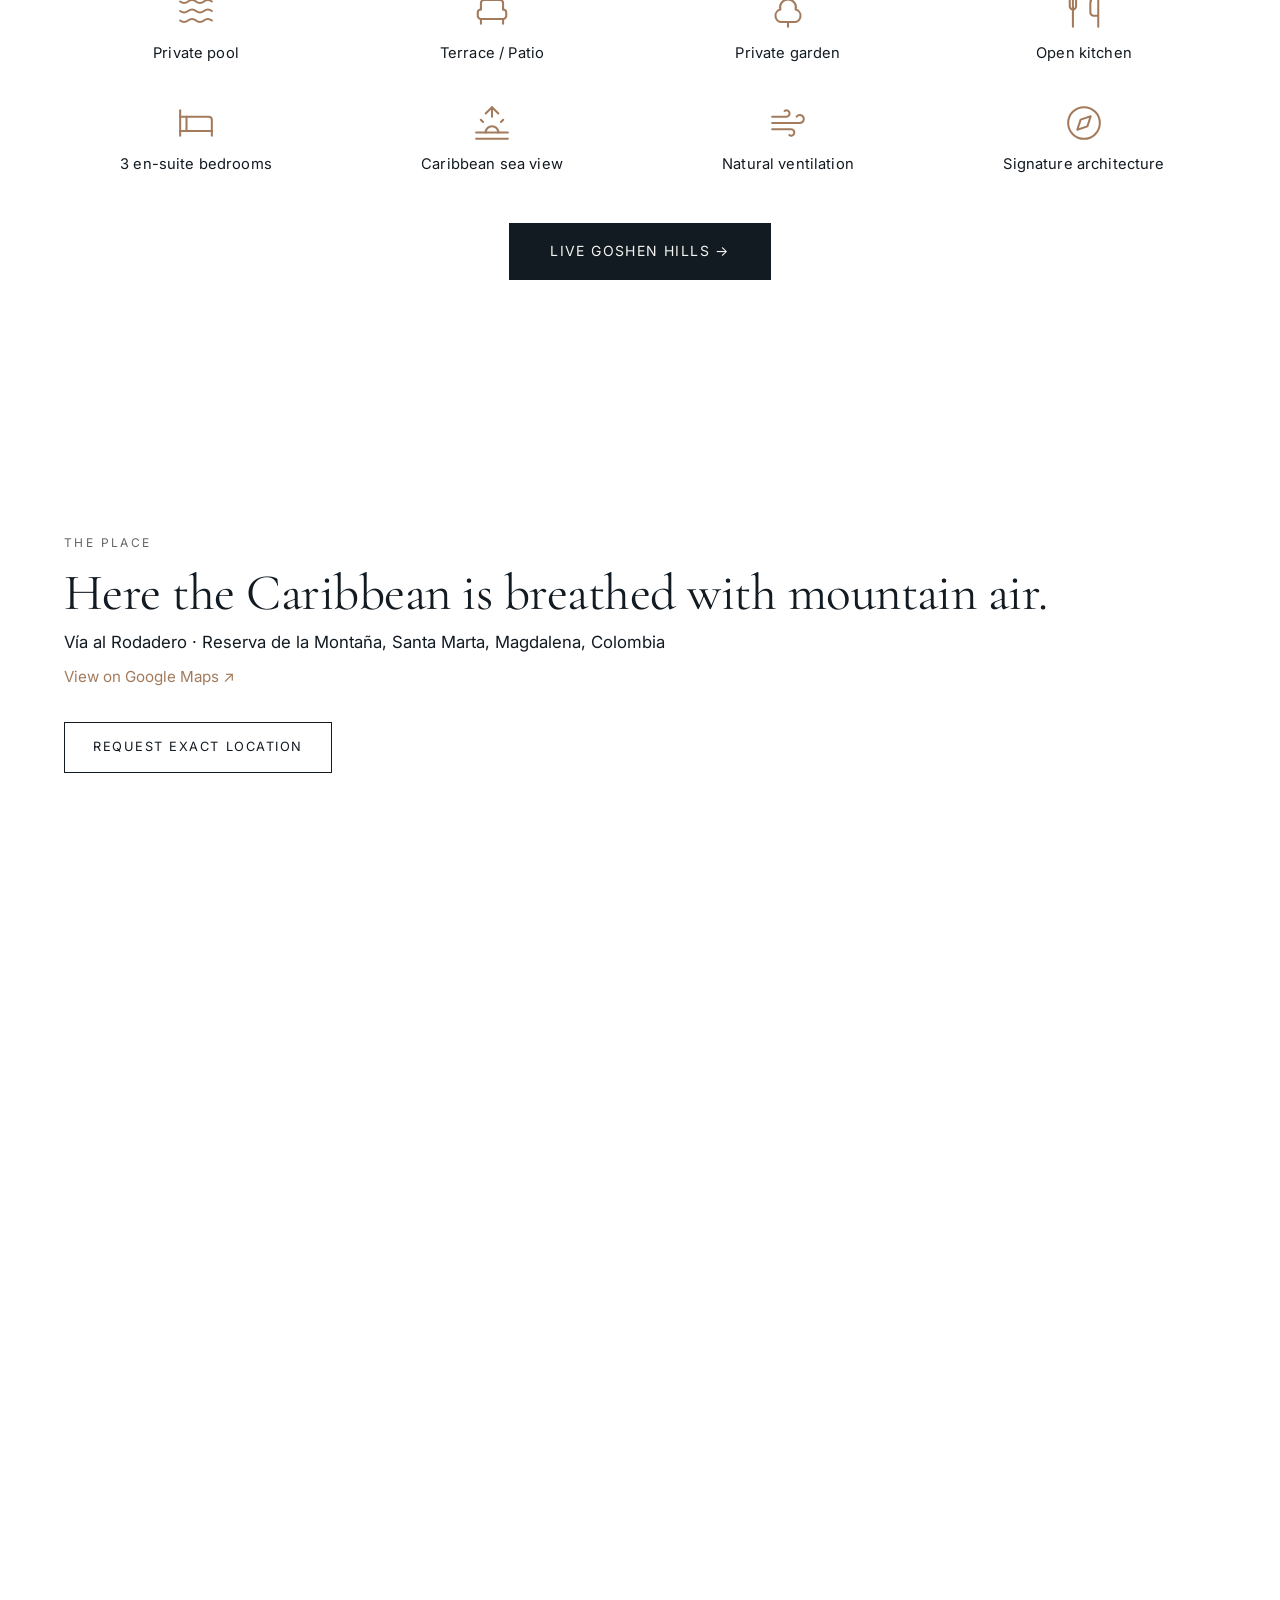
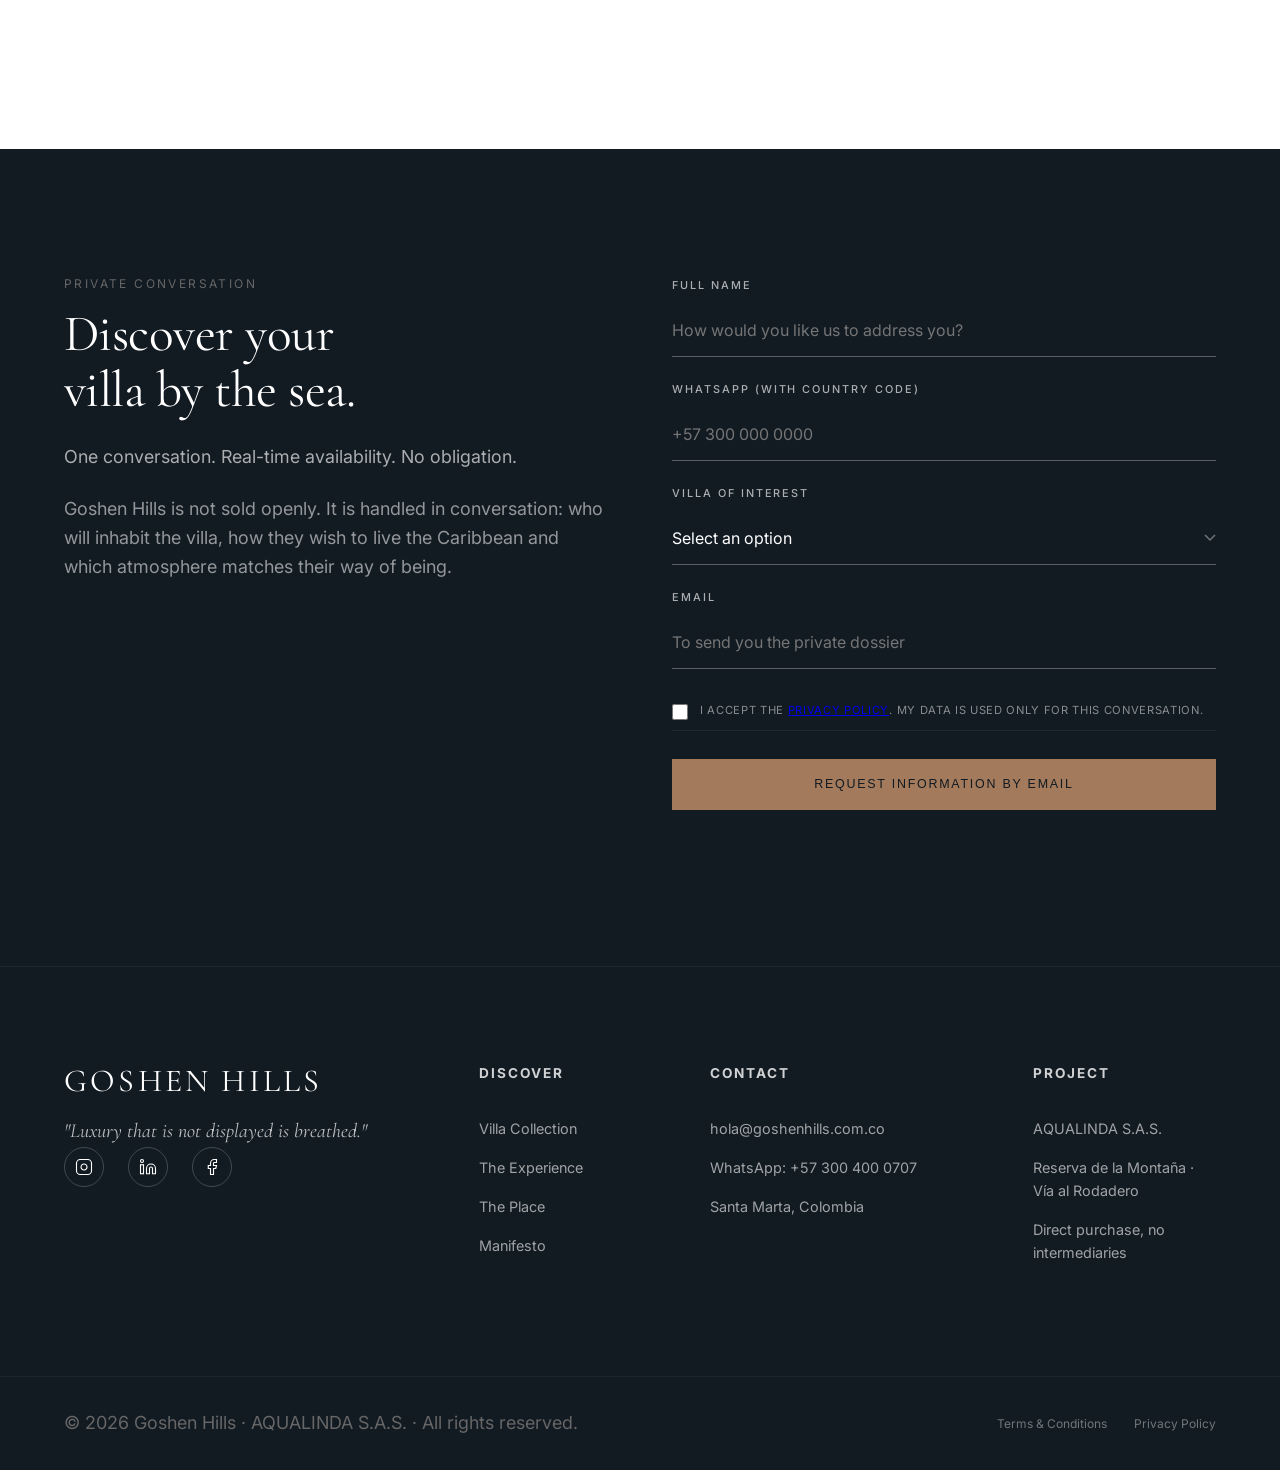
==== commit aeadc9ad: "Modal con descarga de dossier PDF, limpieza de formulario y secciones - Modal de villa: nuevo botón " ====
--- a/index.html
+++ b/index.html
@@ -46,7 +46,7 @@
     rel="stylesheet">
 
   <link rel="preload" as="image" href="./assets/images/pool-night.webp" fetchpriority="high">
-  <link rel="stylesheet" href="./style.css?v=20260604d">
+  <link rel="stylesheet" href="./style.css?v=20260604e">
 
   <!-- Google Analytics 4 — reemplazar G-XXXXXXXXXX con el Measurement ID real -->
   <script async src="https://www.googletagmanager.com/gtag/js?id=G-XXXXXXXXXX"></script>
@@ -450,6 +450,7 @@
           <span class="eyebrow text-cedar" data-i18n="col_eyebrow">LA COLECCIÓN</span>
           <h2 class="coleccion-title" data-i18n="col_title">Once villas. Once formas de habitar el Caribe.</h2>
           <p class="mt-2 text-midnight" style="font-size: 1.1rem;" data-i18n="col_sub">En cada villa, la luz, la brisa y el horizonte convergen para crear una identidad arquitectónica única y excepcional.</p>
+          <p class="col-hint text-midnight-60 font-italic mt-2" data-i18n="col_hint">Toque cada villa para abrir su mundo.</p>
           <div class="availability-bar reveal" id="availability-bar" aria-live="polite"><!-- poblado por app.js --></div>
         </div>
 
@@ -483,38 +484,6 @@
             </div>
           </div>
           <div class="villas-grid" id="grid-frontal"><!-- app.js --></div>
-        </div>
-
-        <p class="text-center text-midnight-60 font-italic mt-4" style="font-size:0.9rem;" data-i18n="col_hint">Toque cada villa para abrir su mundo.</p>
-      </div>
-    </section>
-
-    <!-- PIEZAS SINGULARES -->
-    <section class="piezas" id="piezas">
-      <div class="container">
-        <div class="piezas-header text-center reveal">
-          <span class="eyebrow text-cedar" data-i18n="pieza_eyebrow">PIEZAS SINGULARES</span>
-          <h2 data-i18n="pieza_title">Tres villas con huella sensorial irrepetible.</h2>
-        </div>
-        <div class="piezas-grid reveal">
-          <article class="pieza-card" data-villa="luna" role="button" tabindex="0" aria-label="Conocer Villa Luna">
-            <div class="pieza-img-wrap"><img src="./assets/images/pool-night.webp" alt="Villa Luna — Contemplación, la villa que dio origen al logo de Goshen Hills, Santa Marta" loading="lazy"></div>
-            <h3 class="pieza-name">Villa Luna</h3>
-            <p class="pieza-desc" data-i18n="pieza_luna">Contemplación. La villa que dio origen al logo de Goshen Hills.</p>
-            <span class="pieza-cta" data-i18n="pieza_cta_luna">Conocer Villa Luna →</span>
-          </article>
-          <article class="pieza-card" data-villa="aurora" role="button" tabindex="0" aria-label="Conocer Villa Aurora">
-            <div class="pieza-img-wrap"><img src="./assets/images/salaInteriorVista.jpg" alt="Villa Aurora — Renacimiento, donde el amanecer caribeño se vive desde el sofá, Goshen Hills" loading="lazy"></div>
-            <h3 class="pieza-name">Villa Aurora</h3>
-            <p class="pieza-desc" data-i18n="pieza_aurora">Renacimiento. La única villa donde el amanecer se vive desde el sofá.</p>
-            <span class="pieza-cta" data-i18n="pieza_cta_aurora">Conocer Villa Aurora →</span>
-          </article>
-          <article class="pieza-card" data-villa="ambar" role="button" tabindex="0" aria-label="Conocer Villa Ámbar">
-            <div class="pieza-img-wrap"><img src="./assets/images/pool-day.webp" alt="Villa Ámbar — Plenitud, la mejor Golden Hour vespertina de la colección, Goshen Hills" loading="lazy"></div>
-            <h3 class="pieza-name">Villa Ámbar</h3>
-            <p class="pieza-desc" data-i18n="pieza_ambar">Plenitud. La mejor Golden Hour vespertina de la colección.</p>
-            <span class="pieza-cta" data-i18n="pieza_cta_ambar">Conocer Villa Ámbar →</span>
-          </article>
         </div>
       </div>
     </section>
@@ -735,13 +704,7 @@
               </label>
             </div>
             <button type="submit" class="btn-primary form-btn w-full" style="background-color: var(--cedar-bronze); border-color: var(--cedar-bronze); margin-top: 1.25rem; padding: 1.1rem;" data-i18n="form_submit">Solicitar información por correo</button>
-            <p class="form-microcopy" data-i18n="form_microcopy">Respuesta en menos de 6 horas. Sin lista de correo, sin spam.</p>
             <p id="form-msg" class="form-msg"></p>
-            <div class="trust-badges">
-              <span data-i18n="trust_1">Fiducia regulada</span>
-              <span data-i18n="trust_2">Datos cifrados</span>
-              <span data-i18n="trust_3">Sin marketing masivo</span>
-            </div>
           </form>
         </div>
       </div>
@@ -754,7 +717,7 @@
         <div class="footer-col brand-col">
           <a href="#" class="logo footer-logo">GOSHEN HILLS</a>
           <p class="footer-tagline" data-i18n="vision_quote">"El lujo que no se exhibe, se respira."</p>
-          <div class="social-icons" style="display:none;">
+          <div class="social-icons">
             <a href="#" aria-label="Instagram Goshen Hills" class="social-icon" title="Instagram">
               <svg viewBox="0 0 24 24" fill="none" stroke="currentColor" stroke-width="1.5">
                 <rect x="2" y="2" width="20" height="20" rx="5" ry="5"></rect>
@@ -858,6 +821,7 @@
           
           <div class="overlay-sticky-cta">
             <a href="#" id="modal-cta-btn" class="btn-primary w-full" data-i18n="modal_cta">Solicitar Dossier Privado</a>
+            <a href="#" id="modal-dossier-btn" class="btn-dossier w-full" download data-i18n="modal_dossier">Descargar dossier (PDF)</a>
           </div>
         </div>
       </div>
@@ -901,7 +865,7 @@
     <a class="lb-cta cta-whatsapp" id="lb-cta" data-cta="lightbox" href="https://wa.me/573004000707?text=Hola%2C%20estuve%20viendo%20las%20im%C3%A1genes%20de%20Goshen%20Hills%20y%20quisiera%20m%C3%A1s%20informaci%C3%B3n." target="_blank" rel="noopener noreferrer" data-i18n="lb_cta">Conversar sobre Goshen Hills →</a>
   </div>
 
-  <script src="./app.js?v=20260604d"></script>
+  <script src="./app.js?v=20260604e"></script>
 </body>
 
 </html>
--- a/style.css
+++ b/style.css
@@ -1054,7 +1054,33 @@
   border-top: 1px solid rgba(0,0,0,0.05);
   box-shadow: 0 -10px 20px rgba(0,0,0,0.02);
   z-index: 10;
-}
+  display: flex;
+  flex-direction: column;
+  gap: 0.75rem;
+}
+
+/* Botón secundario: descarga directa del dossier PDF de la villa */
+.btn-dossier {
+  display: inline-flex;
+  align-items: center;
+  justify-content: center;
+  padding: 0.85rem 1.5rem;
+  background: transparent;
+  color: var(--cedar-bronze);
+  border: 1px solid var(--cedar-bronze);
+  text-decoration: none;
+  font-size: 0.78rem;
+  letter-spacing: 0.12em;
+  text-transform: uppercase;
+  transition: var(--transition);
+}
+.btn-dossier:hover {
+  background: var(--cedar-bronze);
+  color: var(--moonlight);
+}
+
+/* Hint de la colección (reubicado al inicio, bajo el subtítulo) */
+.col-hint { font-size: 0.92rem; }
 
 /* Animations */
 .reveal {
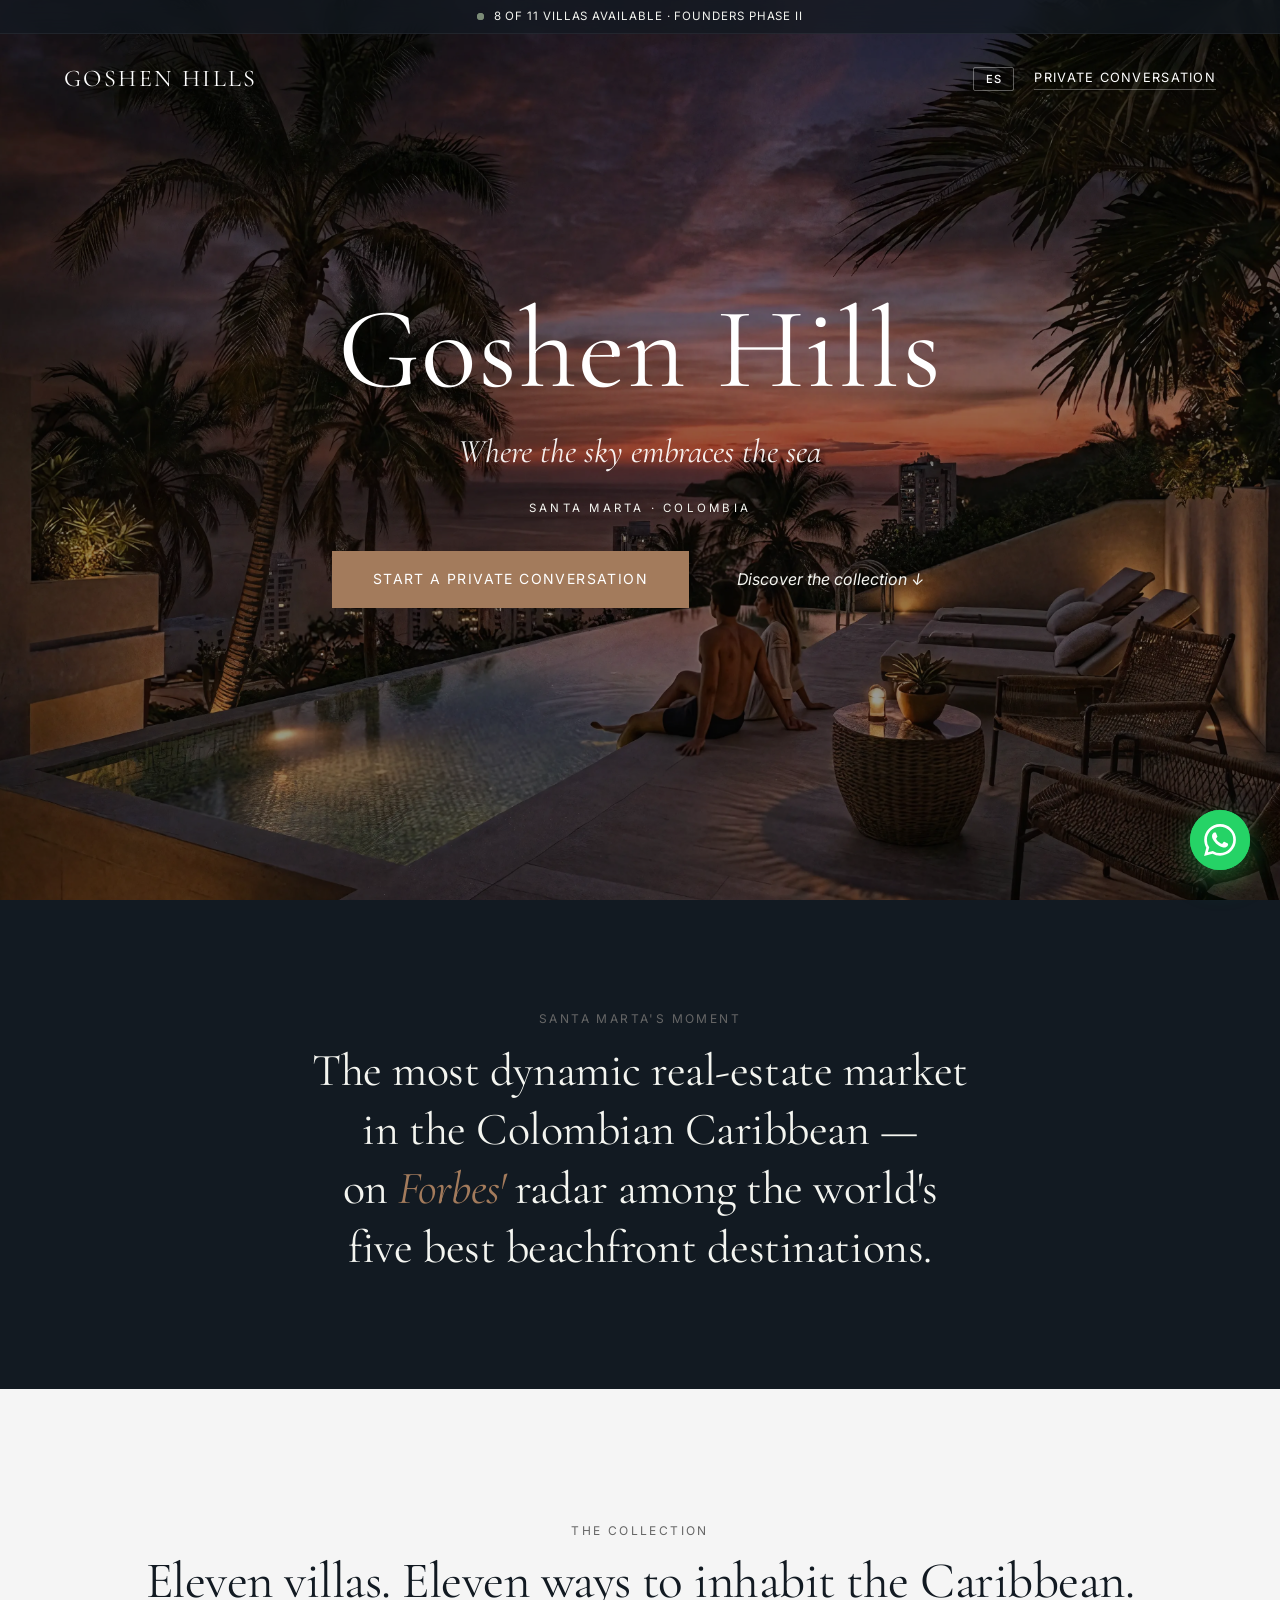
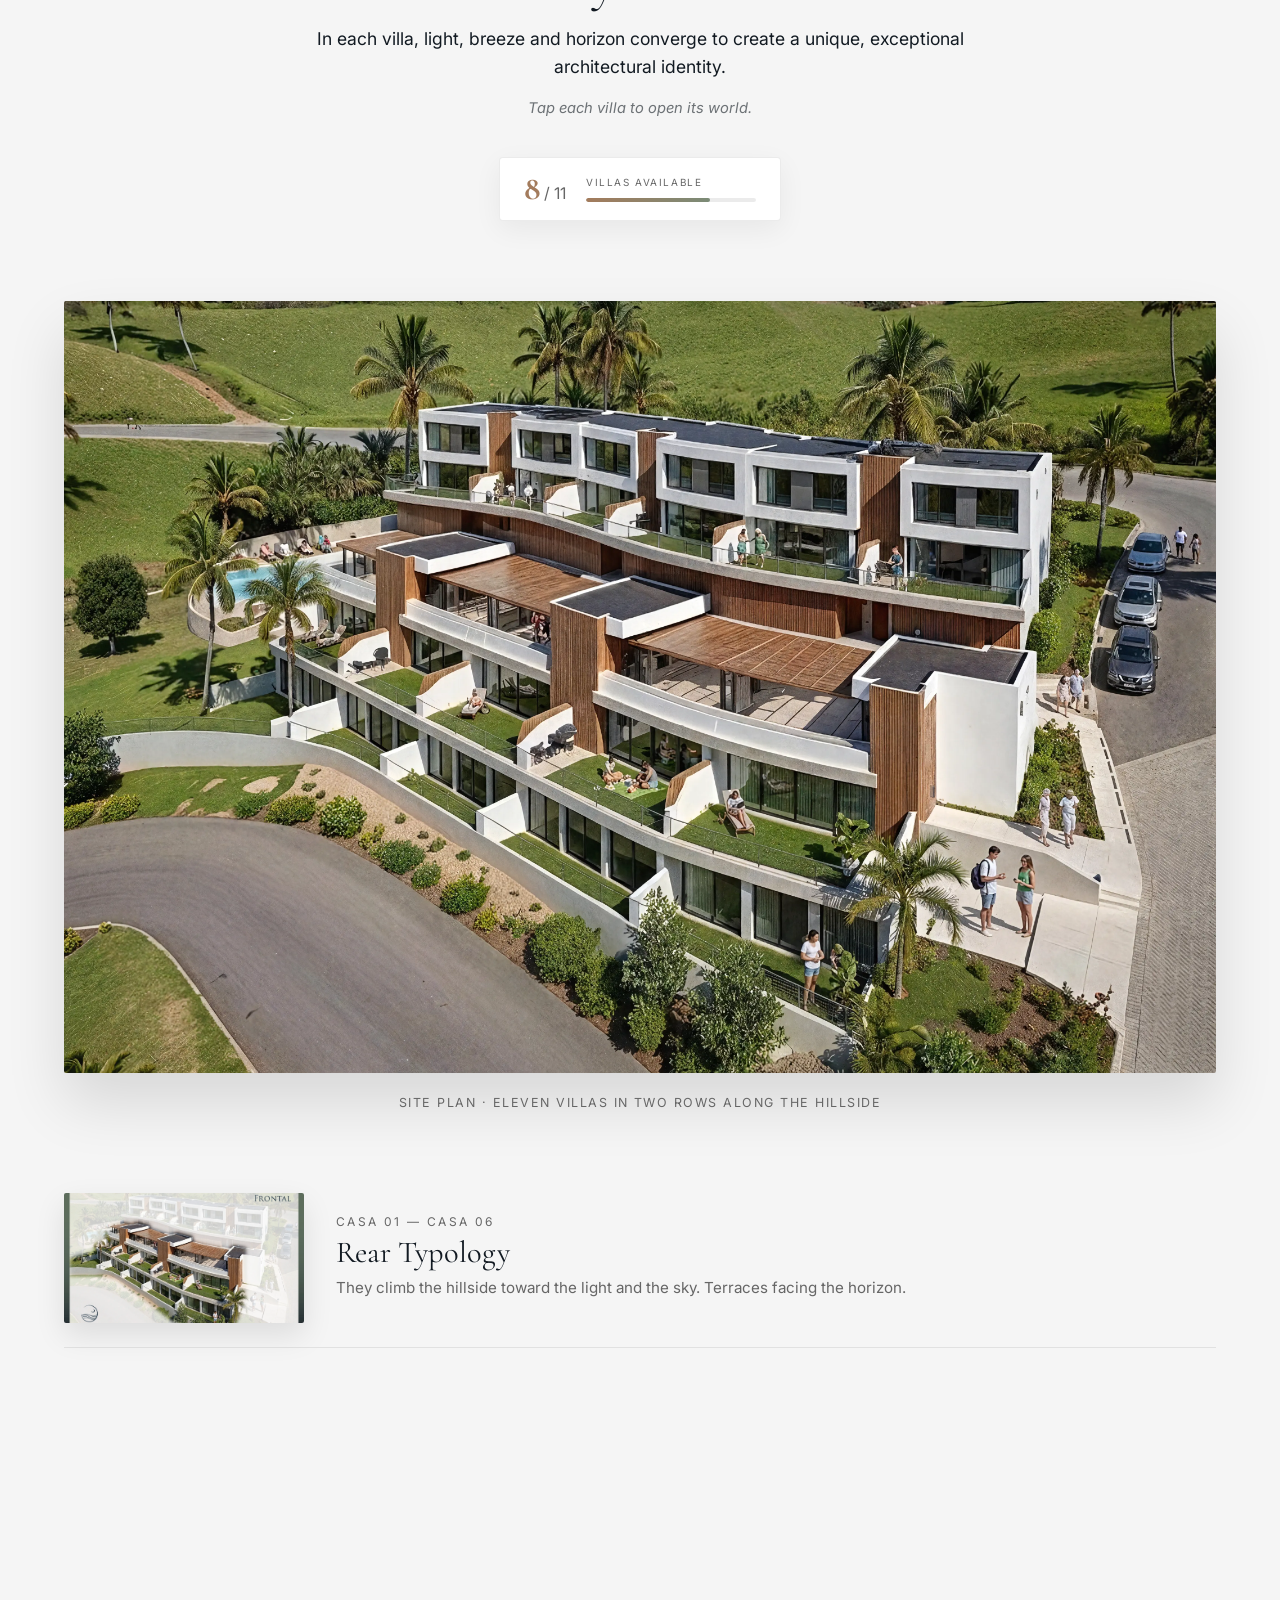
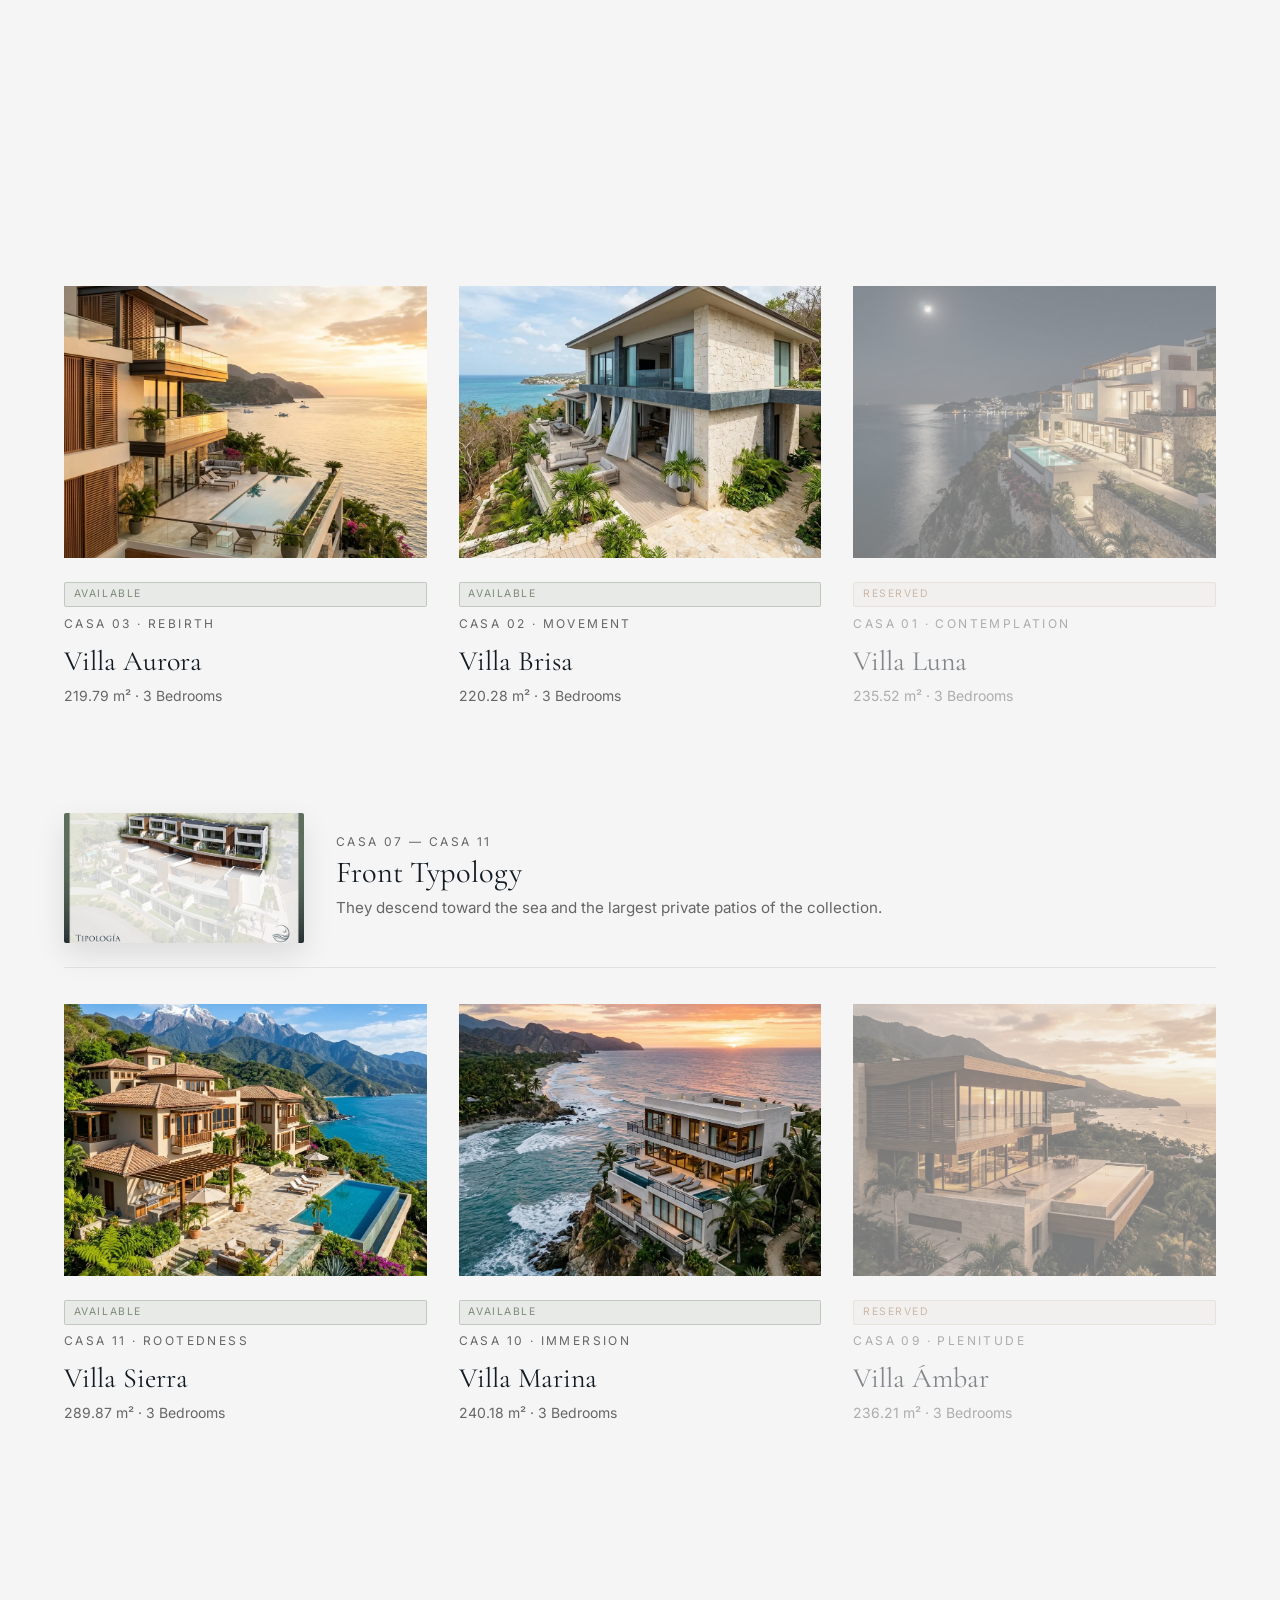
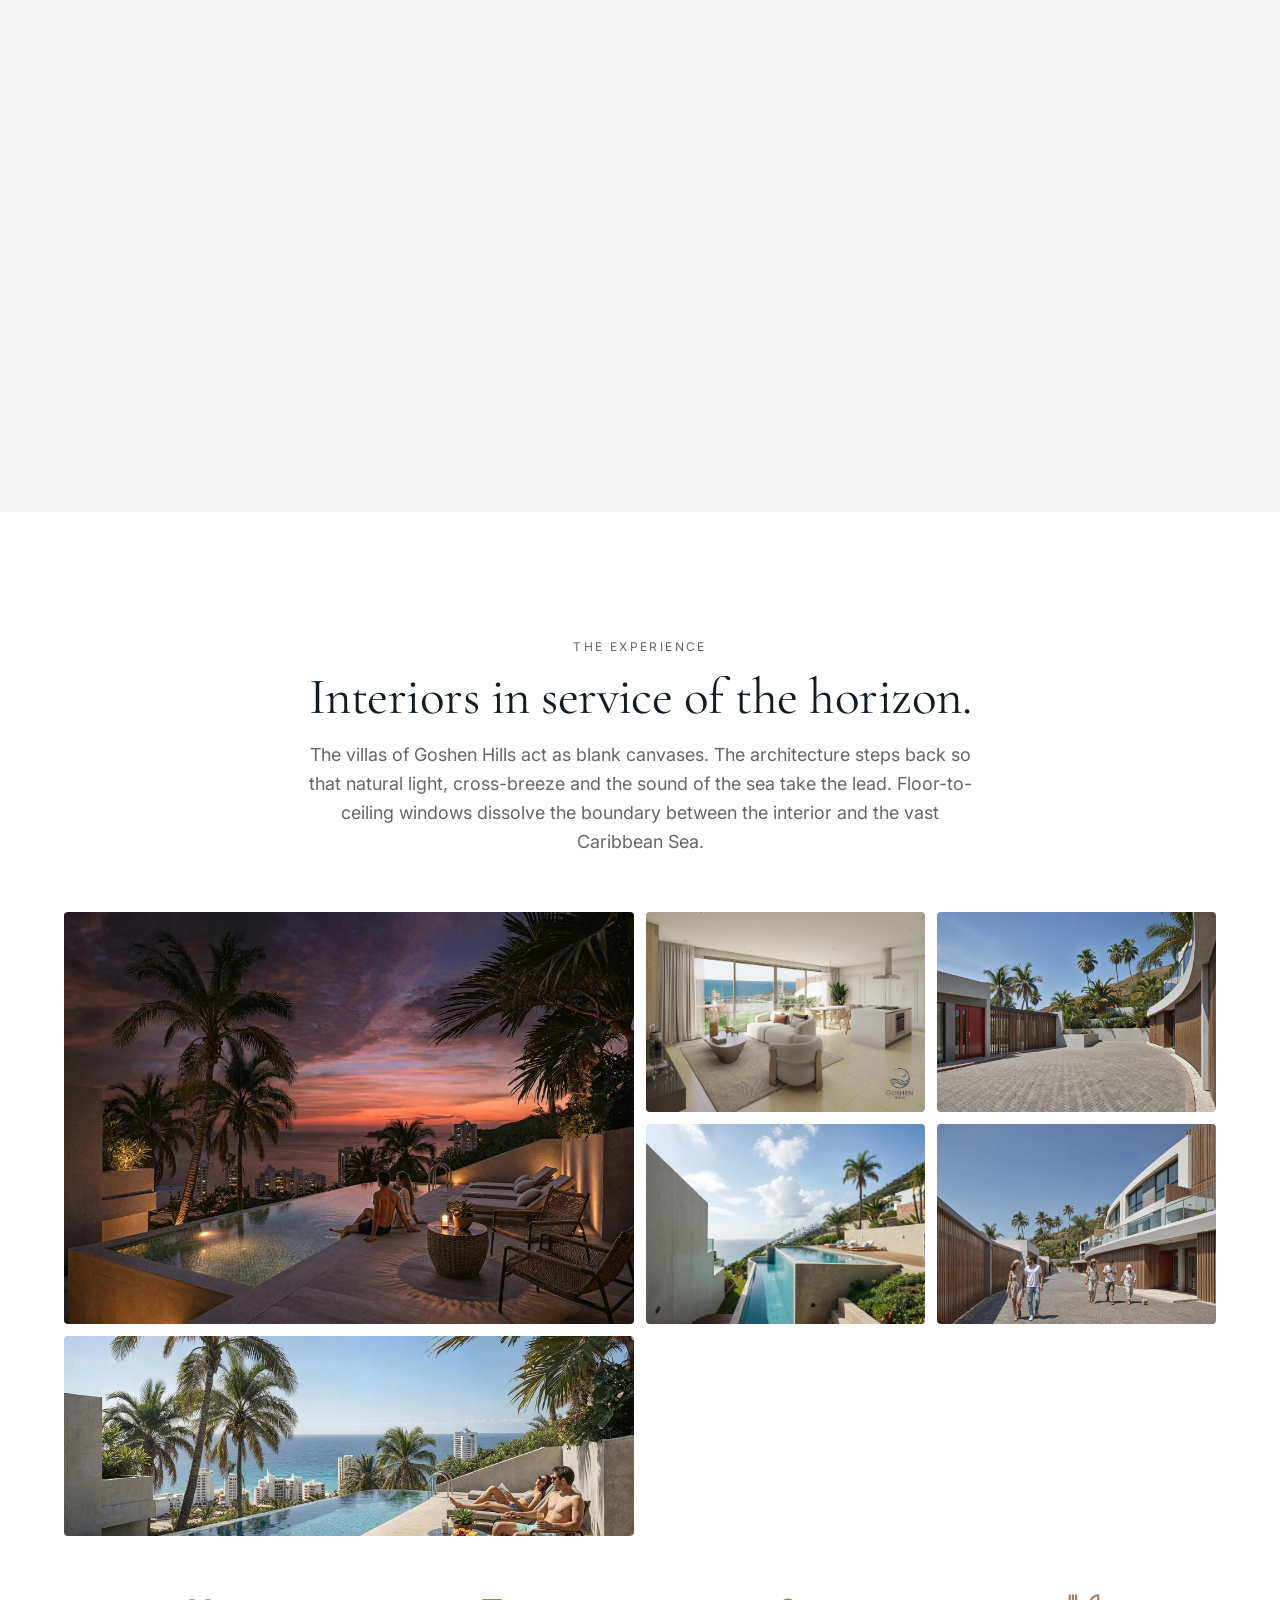
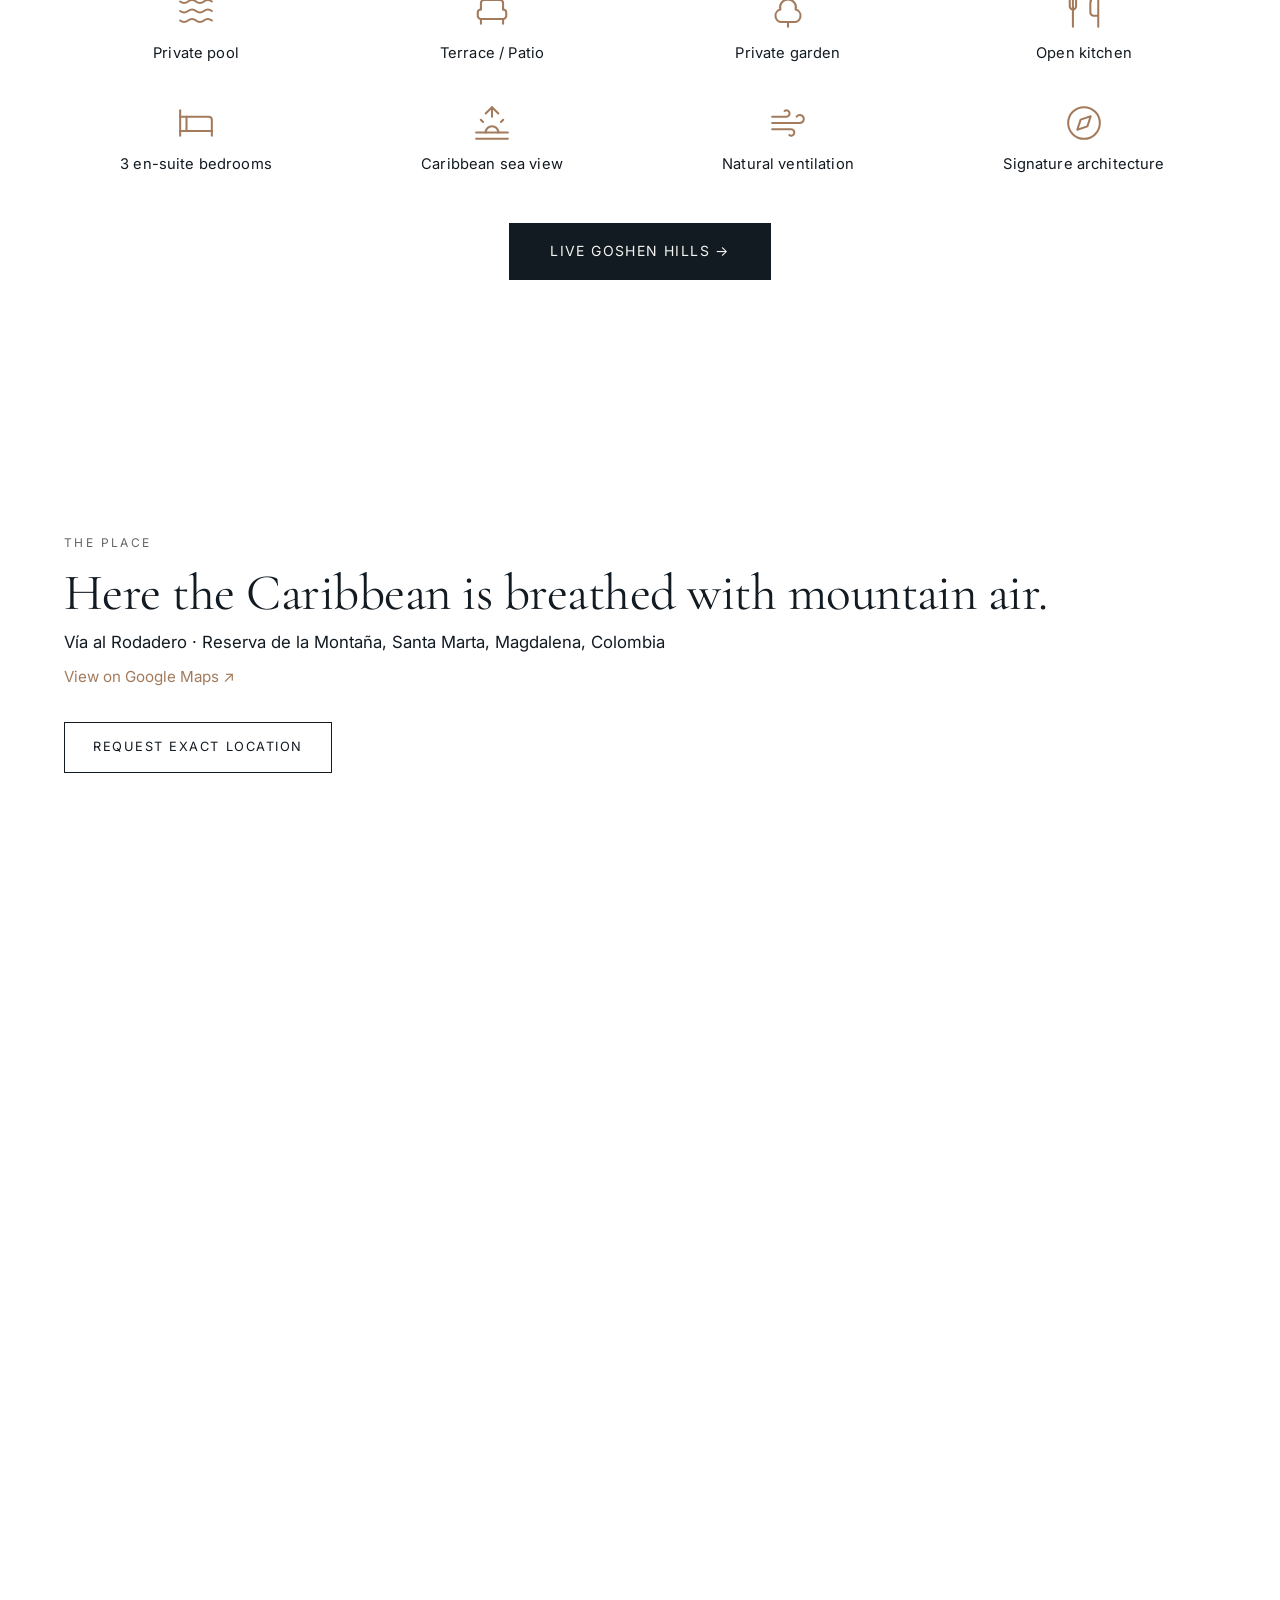
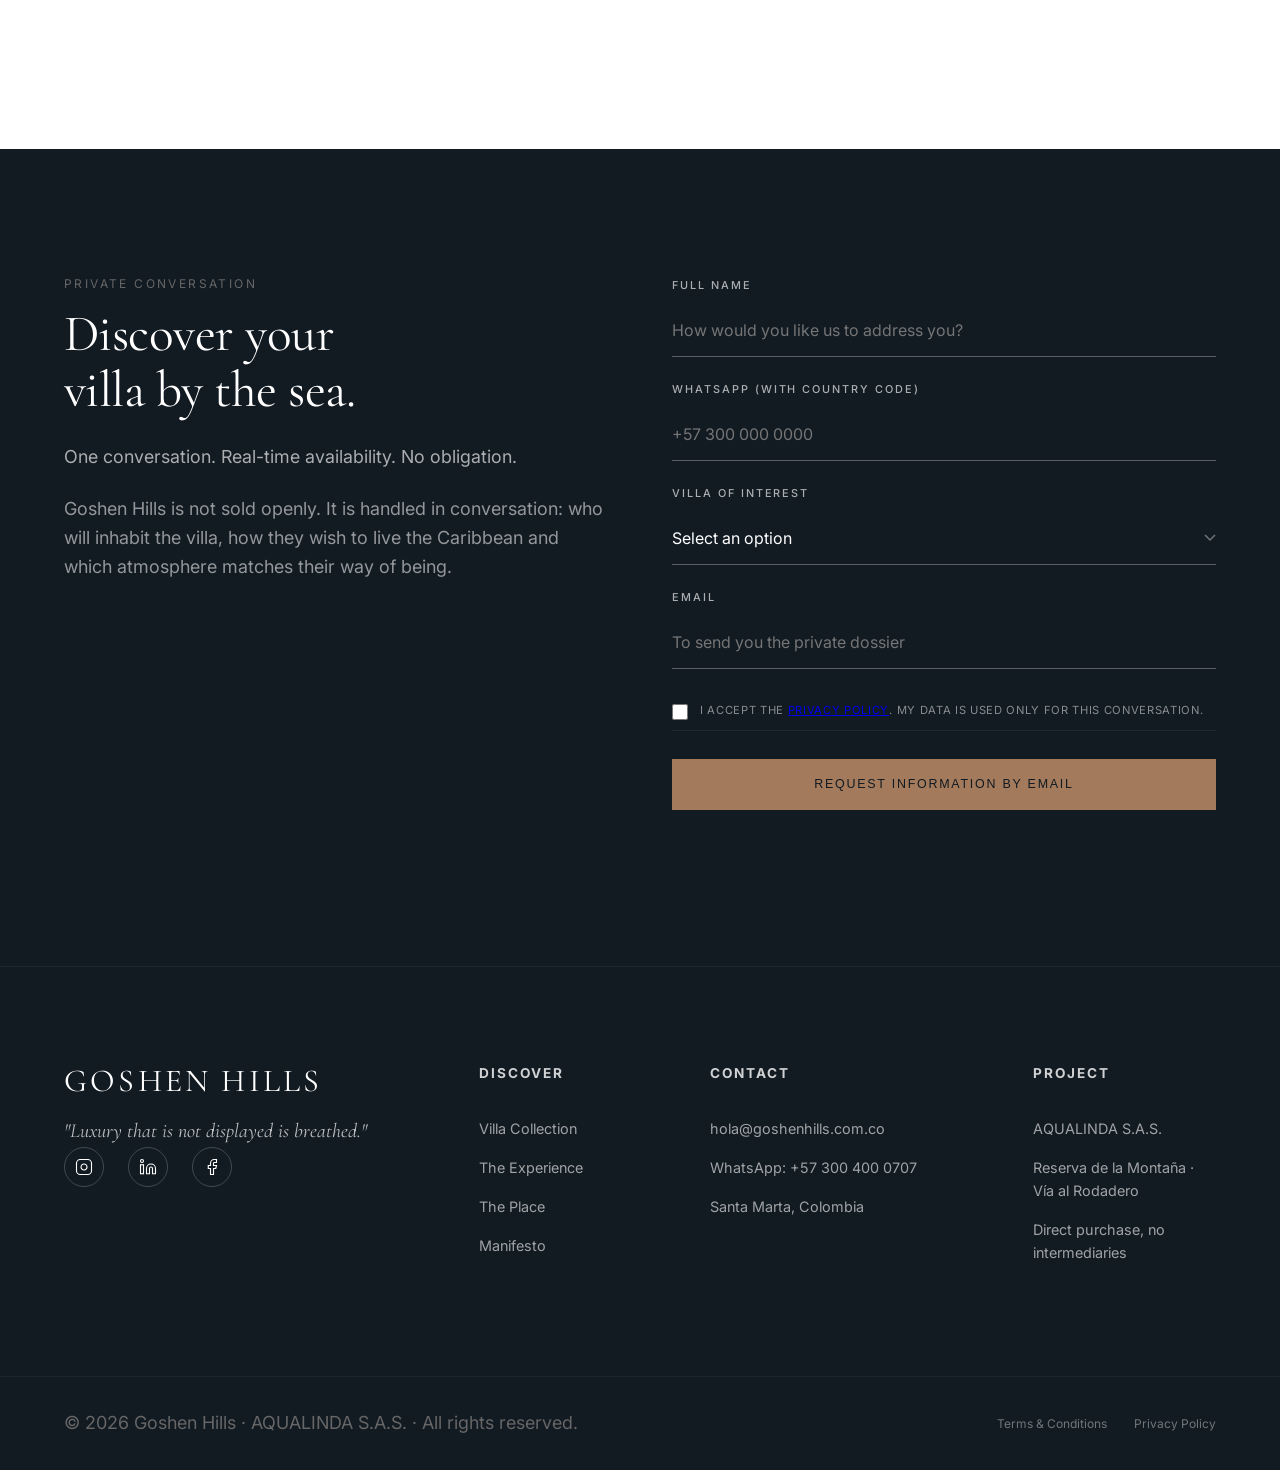
==== commit 433f9c5f: "Modal: capturar también ready/updateCallbackDone de la view transition Silencia por completo los Inv" ====
--- a/index.html
+++ b/index.html
@@ -46,7 +46,7 @@
     rel="stylesheet">
 
   <link rel="preload" as="image" href="./assets/images/pool-night.webp" fetchpriority="high">
-  <link rel="stylesheet" href="./style.css?v=20260604e">
+  <link rel="stylesheet" href="./style.css?v=20260604g">
 
   <!-- Google Analytics 4 — reemplazar G-XXXXXXXXXX con el Measurement ID real -->
   <script async src="https://www.googletagmanager.com/gtag/js?id=G-XXXXXXXXXX"></script>
@@ -865,7 +865,7 @@
     <a class="lb-cta cta-whatsapp" id="lb-cta" data-cta="lightbox" href="https://wa.me/573004000707?text=Hola%2C%20estuve%20viendo%20las%20im%C3%A1genes%20de%20Goshen%20Hills%20y%20quisiera%20m%C3%A1s%20informaci%C3%B3n." target="_blank" rel="noopener noreferrer" data-i18n="lb_cta">Conversar sobre Goshen Hills →</a>
   </div>
 
-  <script src="./app.js?v=20260604e"></script>
+  <script src="./app.js?v=20260604g"></script>
 </body>
 
 </html>
